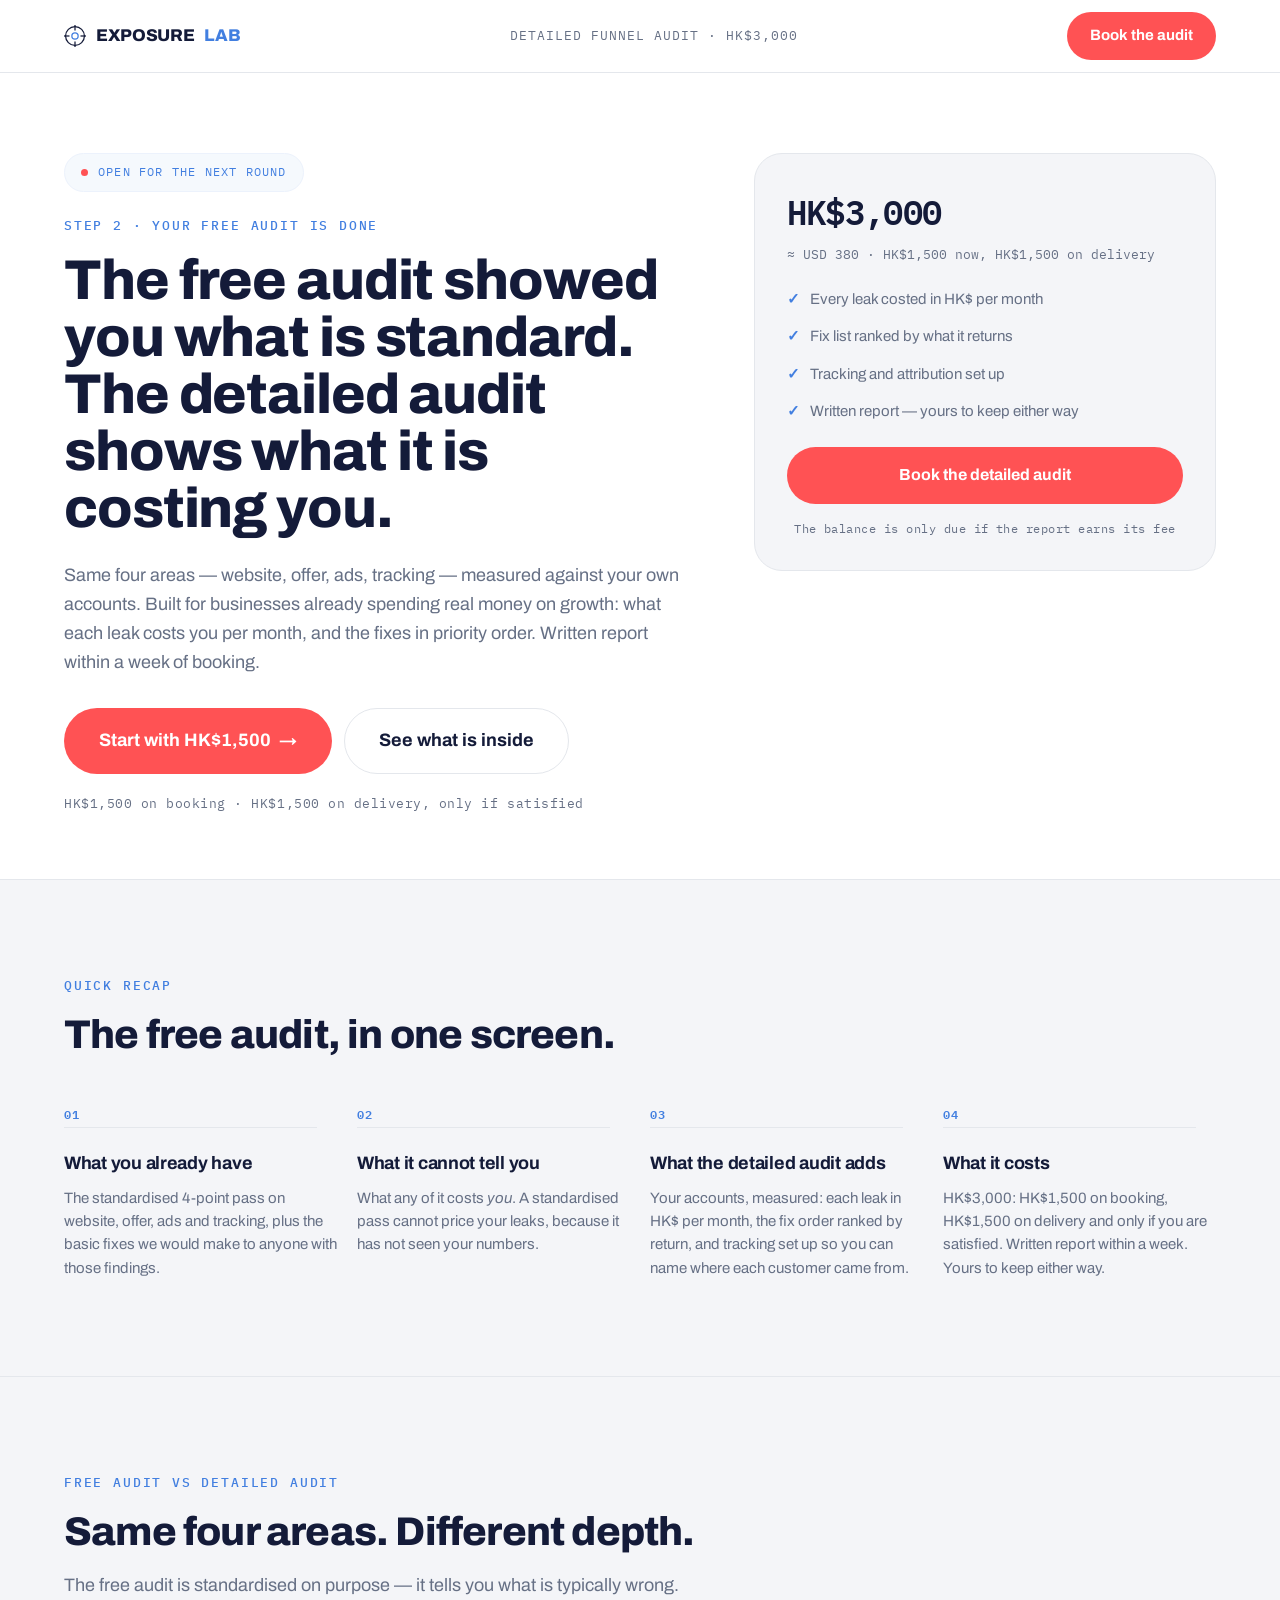
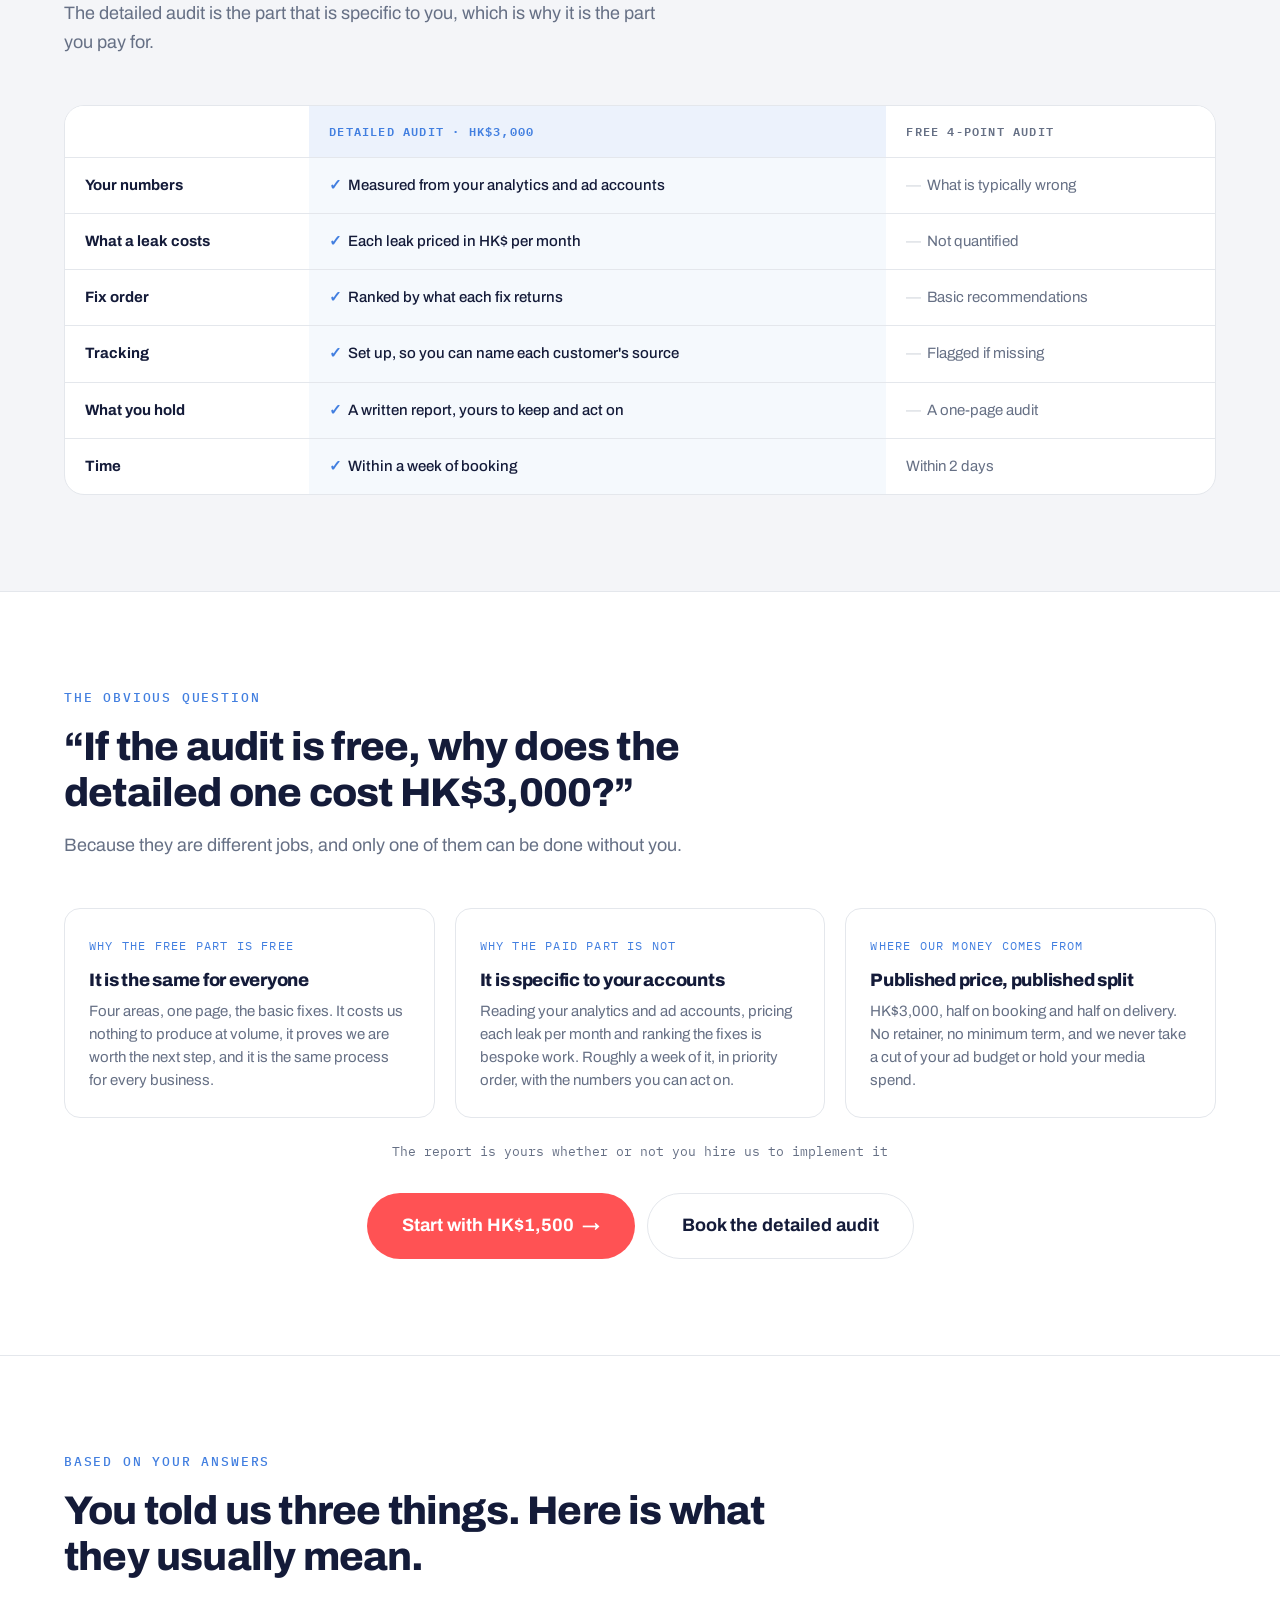
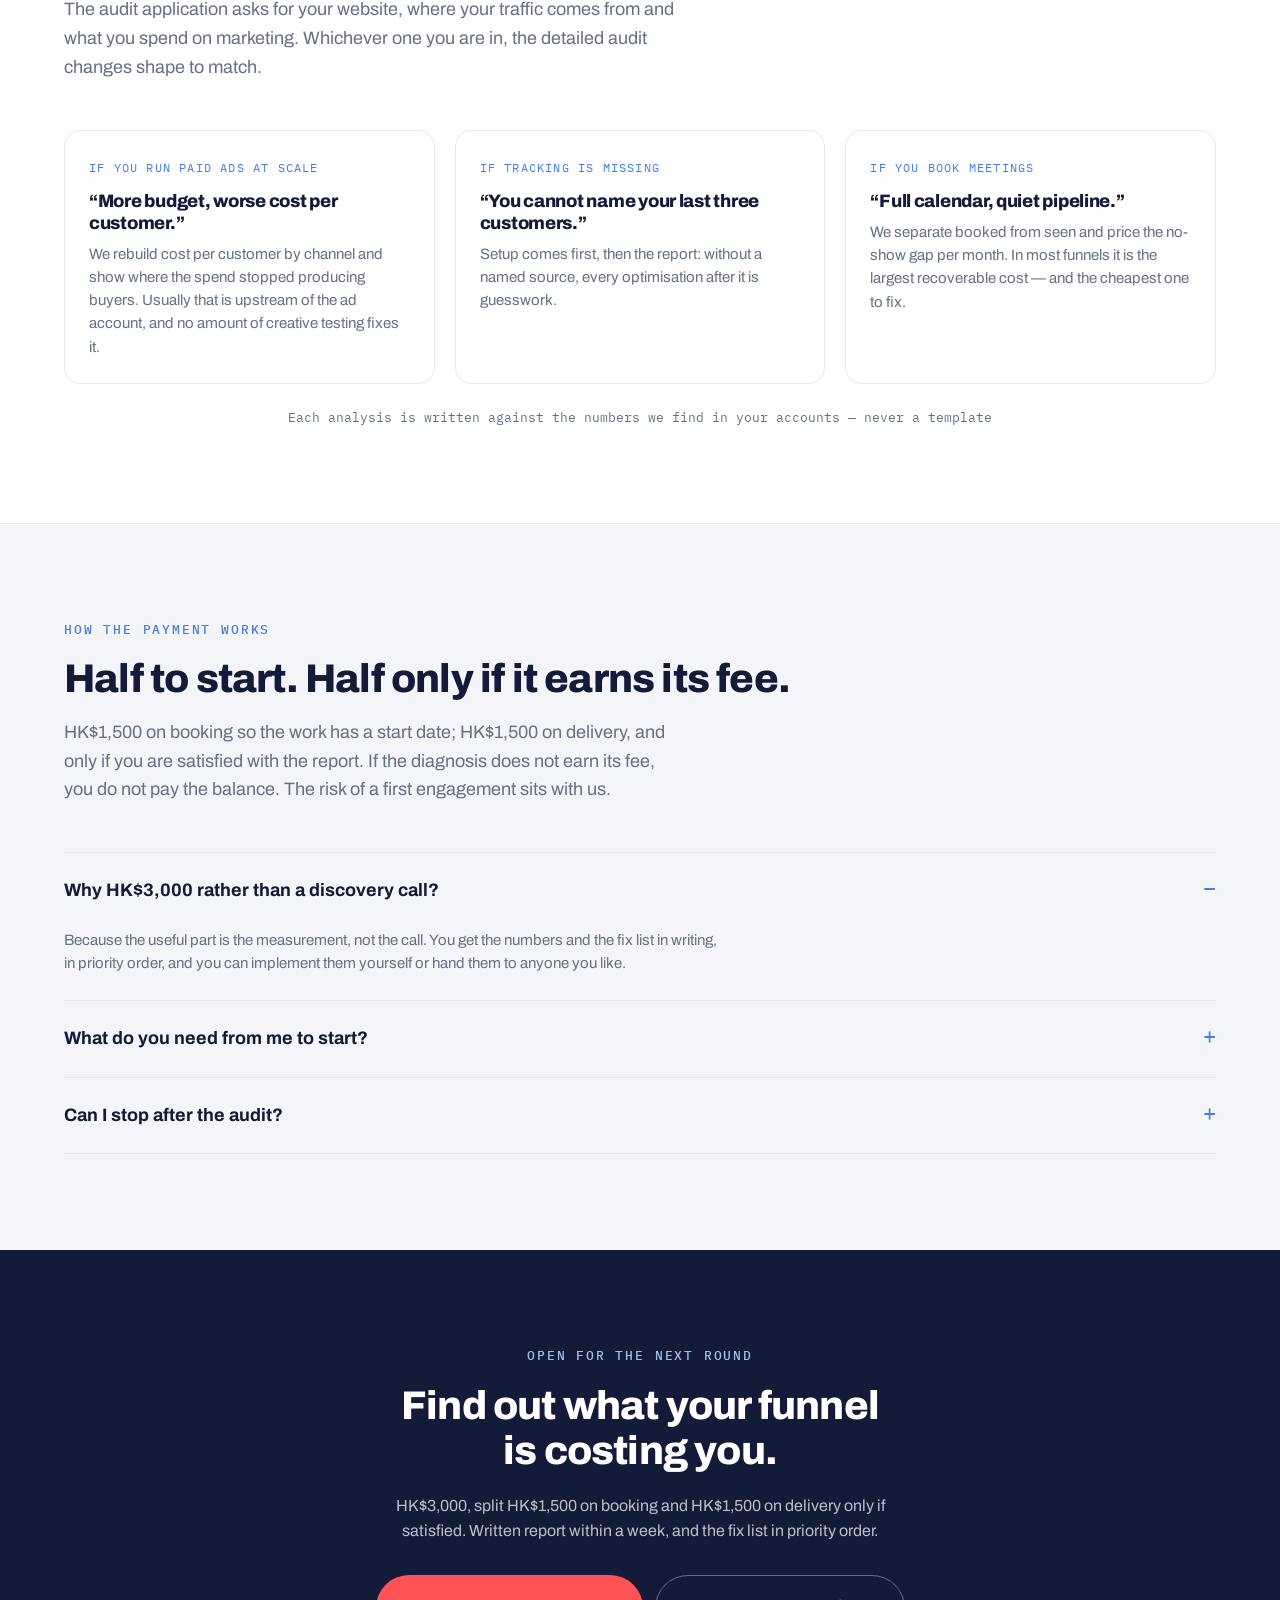
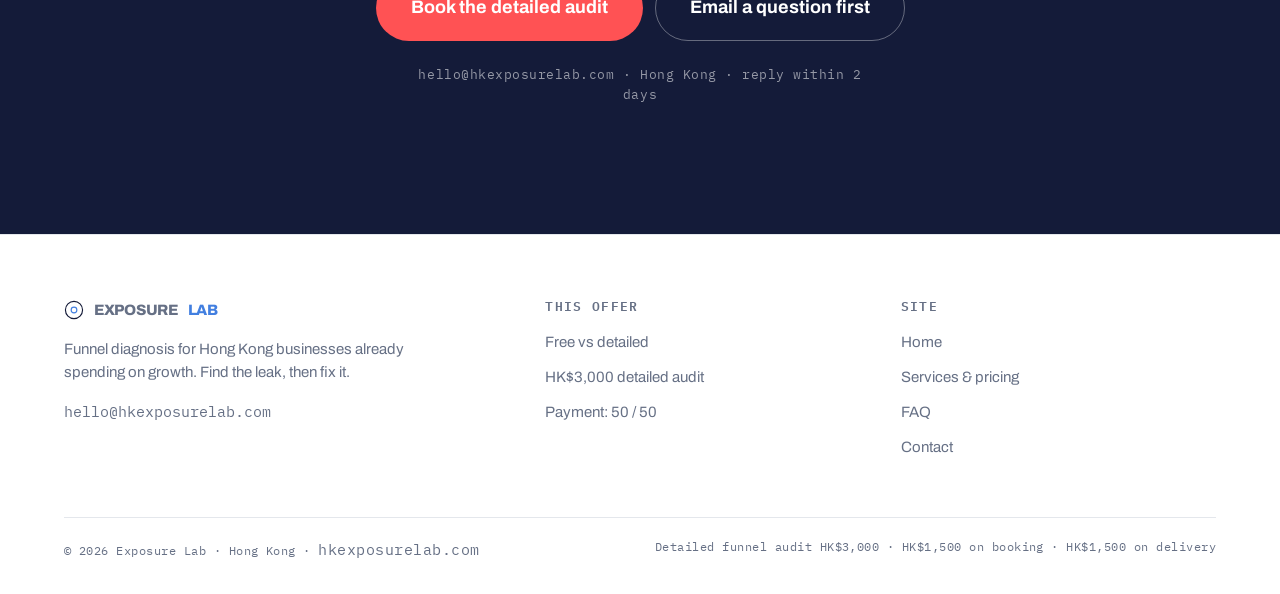
==== detailed-audit.html @ 5906455b "Publish the premium-audit funnel: retarget to established HK businesses, free 4-point audit + detail" ====
<!DOCTYPE html>
<html lang="en">
<head>
<meta charset="UTF-8">
<meta name="viewport" content="width=device-width, initial-scale=1.0, viewport-fit=cover">
<title>Detailed Funnel Audit — HK$3,000 | Exposure Lab Hong Kong</title>
<meta name="description" content="Detailed funnel audit for established Hong Kong businesses: what each leak in your website, offer, ads and tracking costs per month, plus the fix list in priority order. HK$3,000 — HK$1,500 on booking, HK$1,500 on delivery only if satisfied.">
<meta name="keywords" content="funnel audit Hong Kong, marketing audit HK, funnel analysis cost Hong Kong, conversion rate optimization, marketing consultant Hong Kong">
<link rel="canonical" href="https://hkexposurelab.com/detailed-audit.html">
<meta property="og:title" content="Detailed Funnel Audit — HK$3,000 | Exposure Lab">
<meta property="og:description" content="Your own numbers measured: what each leak costs per month and the fixes in priority order. HK$3,000, half on booking, half on delivery only if satisfied.">
<meta property="og:url" content="https://hkexposurelab.com/detailed-audit.html">
<meta property="og:type" content="website">
<meta property="og:site_name" content="Exposure Lab">
<meta name="robots" content="index, follow, max-snippet:-1, max-image-preview:large">
<!--
  The detailed funnel audit (HK$3,000) — the paid step of the funnel.
  Structure follows the studied reference funnel (event.monetise.com/lp-2-o, checked 2026-11-01):
  recap band -> free vs paid contrast -> "why does the paid one cost money" -> answers hook ->
  payment framing -> deadline -> repeated CTA. All figures are Exposure Lab's published prices.
-->
<link rel="preconnect" href="https://fonts.googleapis.com">
<link rel="preconnect" href="https://fonts.gstatic.com" crossorigin>
<link href="https://fonts.googleapis.com/css2?family=IBM+Plex+Mono:wght@300;400;500;600&family=Archivo:wght@300;400;500;600;700;800&display=swap" rel="stylesheet">
<style>
/* ═══════════ TOKENS (same as the live site) ═══════════ */
:root{
  --white:#fff;--midnight:#141b39;--dark-blue:#00225d;--blue:#427fe0;
  --blue-05:#f5f9fd;--blue-10:#ecf2fc;--blue-50:#a0bff0;
  --grey:#667085;--light-grey:#d1d5dc;--border:#e4e7ec;--pearl:#f4f5f8;
  --red:#ff5254;--red-hover:#e8484a;--red-05:#fff6f7;
  --text:var(--midnight);--text-muted:var(--grey);--text-accent:var(--blue);
  --cta:var(--red);--cta-hover:var(--red-hover);--border-subtle:var(--border);
  --font-sans:'Archivo','Helvetica Neue',sans-serif;--font-mono:'IBM Plex Mono','Courier New',monospace;
  --fs-body:16px;--fs-body-lg:18px;
  --s1:4px;--s2:8px;--s3:12px;--s4:16px;--s5:20px;--s6:24px;--s8:32px;--s10:40px;--s12:48px;--s16:64px;--s20:80px;--s24:96px;
  --r-md:12px;--r-lg:16px;--r-xl:20px;--r-2xl:28px;--r-pill:999px;
  --shadow-sm:0 1px 2px rgba(20,27,57,.06);--shadow-md:0 4px 16px rgba(20,27,57,.08);
  --shadow-lg:0 12px 40px rgba(20,27,57,.12);--maxw:1200px;
}
*,*::before,*::after{box-sizing:border-box}
html{-webkit-text-size-adjust:100%;scroll-behavior:smooth}
body{margin:0;background:var(--white);color:var(--text);font-family:var(--font-sans);
  font-size:var(--fs-body);line-height:1.55;-webkit-font-smoothing:antialiased}
img,svg{max-width:100%;display:block}
a{color:var(--blue);text-decoration:none;transition:color .18s ease}
a:hover{color:#2f6bcb}
h1,h2,h3,h4{margin:0;font-weight:800;letter-spacing:-.015em;line-height:1.2;color:var(--text)}
p{margin:0 0 var(--s4)}p:last-child{margin-bottom:0}
.wrap{width:100%;max-width:var(--maxw);margin:0 auto;padding:0 var(--s6)}
@media(max-width:640px){.wrap{padding:0 var(--s5)}}
.eyebrow{font-family:var(--font-mono);font-size:13px;font-weight:500;letter-spacing:.14em;
  text-transform:uppercase;color:var(--text-accent);display:block;margin-bottom:var(--s4)}
.h1{font-size:clamp(34px,5.4vw,56px);line-height:1.02;letter-spacing:-.02em}
.h2{font-size:clamp(27px,3.8vw,40px);line-height:1.14;letter-spacing:-.02em}
.h3{font-size:clamp(19px,2.2vw,22px);font-weight:700;line-height:1.2}
.lede{font-size:var(--fs-body-lg);line-height:1.6;color:var(--text-muted);max-width:62ch}
.mono{font-family:var(--font-mono)}

/* ── buttons (same as the live site) ── */
.btn{display:inline-flex;align-items:center;justify-content:center;gap:var(--s2);font-family:var(--font-sans);
  font-size:var(--fs-body);font-weight:700;padding:15px 28px;border-radius:var(--r-pill);
  border:1.5px solid transparent;cursor:pointer;transition:all .18s ease;white-space:nowrap;text-align:center}
.btn-primary{background:var(--cta);color:#fff}
.btn-primary:hover{background:var(--cta-hover);color:#fff;transform:translateY(-1px);box-shadow:var(--shadow-md)}
.btn-secondary{background:var(--white);color:var(--text);border-color:var(--border)}
.btn-secondary:hover{border-color:var(--text);color:var(--text);transform:translateY(-1px)}
.btn-ghost{background:transparent;color:#fff;border-color:rgba(255,255,255,.35)}
.btn-ghost:hover{border-color:#fff;color:#fff}
.btn-lg{padding:18px 34px;font-size:var(--fs-body-lg)}
.btn .arrow{transition:transform .18s ease}
.btn:hover .arrow{transform:translateX(3px)}


/* ── header (site header, with the funnel's repeated CTA) ── */
.hdr{position:sticky;top:0;z-index:60;background:rgba(255,255,255,.92);
  backdrop-filter:saturate(160%) blur(12px);border-bottom:1px solid var(--border-subtle)}
.hdr-in{display:flex;align-items:center;justify-content:space-between;gap:var(--s6);height:72px}
.brand{display:flex;align-items:center;gap:10px;font-weight:800;font-size:17px;letter-spacing:-.02em;
  color:var(--text);text-transform:uppercase}
.brand .lab{color:var(--text-accent)}
.hdr-promise{font-family:var(--font-mono);font-size:12.5px;letter-spacing:.08em;text-transform:uppercase;
  color:var(--text-muted);margin:0}
.hdr .btn{padding:11px 22px;font-size:15px}

/* ── hero (light, like the site) ── */
.hero{padding:var(--s20) 0 var(--s16)}
.hero-grid{display:grid;grid-template-columns:1.15fr .85fr;gap:var(--s16);align-items:start}
@media(max-width:980px){.hero-grid{grid-template-columns:1fr;gap:var(--s10)}}
.hero-grid > *{min-width:0}
.hero h1{max-width:19ch}
.hero .lede{margin-top:var(--s6)}
.round-note{display:inline-flex;align-items:center;gap:10px;background:var(--blue-05);
  border:1px solid var(--blue-10);border-radius:var(--r-pill);padding:9px 16px;margin-bottom:var(--s6);
  font-family:var(--font-mono);font-size:12px;letter-spacing:.1em;text-transform:uppercase;color:var(--text-accent);
  max-width:100%}
.round-note .dot{width:7px;height:7px;border-radius:50%;background:var(--cta);flex:0 0 auto}
.hero-ctas{display:flex;gap:var(--s3);flex-wrap:wrap;margin-top:var(--s8)}
.hero-note{margin-top:var(--s5);font-family:var(--font-mono);font-size:13px;letter-spacing:.04em;color:var(--text-muted)}

/* ── the one ask: capture panel (same skin as the site's hero panel) ── */
.panel{background:var(--pearl);border:1px solid var(--border-subtle);border-radius:var(--r-2xl);padding:var(--s8)}
.panel .ph{font-size:var(--fs-body-lg);font-weight:700;margin-bottom:var(--s2)}
.panel .ps{font-size:14px;color:var(--text-muted);margin-bottom:var(--s6)}
.panel label{display:block;font-family:var(--font-mono);font-size:11.5px;letter-spacing:.1em;
  text-transform:uppercase;color:var(--text-muted);margin:var(--s5) 0 6px}
.panel input{width:100%;font-family:var(--font-sans);font-size:16px;color:var(--text);
  padding:14px 16px;border:1.5px solid var(--border);border-radius:var(--r-md);background:var(--white)}
.panel input::placeholder{color:var(--light-grey)}
.panel input:focus{outline:none;border-color:var(--blue);box-shadow:0 0 0 3px rgba(66,127,224,.15)}
.panel .btn{width:100%;margin-top:var(--s6)}
.panel .micro{margin-top:var(--s4);font-family:var(--font-mono);font-size:12px;letter-spacing:.04em;
  color:var(--text-muted);text-align:center}
.ticks{list-style:none;padding:0;margin:var(--s5) 0 0;display:grid;gap:10px}
.ticks li{display:flex;gap:10px;align-items:flex-start;font-size:14.5px;color:var(--text-muted)}
.ticks .tick{color:var(--blue);font-weight:700}
.confirm{display:none;text-align:center}
.confirm .big{font-size:24px;font-weight:800;letter-spacing:-.02em;margin-bottom:var(--s2)}
.confirm .mock-flag{display:inline-block;margin-top:var(--s5);font-family:var(--font-mono);font-size:11px;
  letter-spacing:.1em;text-transform:uppercase;color:var(--text-muted);background:var(--white);
  border:1px solid var(--border);border-radius:var(--r-pill);padding:6px 12px}

/* ── sections (site rhythm) ── */
.sec{padding:var(--s24) 0;border-top:1px solid var(--border-subtle)}
.sec-pearl{background:var(--pearl)}
.sec-head{max-width:760px;margin-bottom:var(--s12)}
.sec-head .lede{margin-top:var(--s4)}

/* ── cards (site card) ── */
.grid4{display:grid;grid-template-columns:repeat(4,1fr);gap:var(--s5)}
@media(max-width:980px){.grid4{grid-template-columns:repeat(2,1fr)}}
@media(max-width:640px){.grid4{grid-template-columns:1fr}}
.card{background:var(--white);border:1px solid var(--border-subtle);border-radius:var(--r-lg);
  padding:var(--s6);transition:all .18s ease}
.card:hover{border-color:var(--blue-50);box-shadow:var(--shadow-md);transform:translateY(-2px)}
.card .num{font-family:var(--font-mono);font-size:12px;font-weight:500;letter-spacing:.12em;
  text-transform:uppercase;color:var(--text-accent)}
.card h3{margin:var(--s3) 0 var(--s2);font-size:20px;font-weight:700}
.card p{font-size:15px;color:var(--text-muted)}

/* ── steps (site counter + hairline) ── */
.steps{display:grid;grid-template-columns:repeat(4,1fr);gap:var(--s5);counter-reset:step}
@media(max-width:900px){.steps{grid-template-columns:repeat(2,1fr)}}
@media(max-width:560px){.steps{grid-template-columns:1fr}}
.step{position:relative;padding-top:var(--s8)}
.step::before{counter-increment:step;content:counter(step,decimal-leading-zero);position:absolute;
  top:0;left:0;font-family:var(--font-mono);font-size:12px;font-weight:600;letter-spacing:.12em;color:var(--text-accent)}
.step::after{content:"";position:absolute;top:22px;left:0;right:var(--s5);height:1px;background:var(--border-subtle)}
.step h3{margin:var(--s4) 0 var(--s3);font-size:var(--fs-body-lg);font-weight:700}
.step p{font-size:15px;color:var(--text-muted);margin:0}
.price-note{font-family:var(--font-mono);font-size:13px;color:var(--text-muted);margin-top:var(--s8)}

/* ── faq (site rule style) ── */
.faq{border-top:1px solid var(--border-subtle)}
.faq details{border-bottom:1px solid var(--border-subtle)}
.faq summary{list-style:none;cursor:pointer;padding:var(--s6) 0;display:flex;justify-content:space-between;
  align-items:flex-start;gap:var(--s6);font-size:var(--fs-body-lg);font-weight:700;color:var(--text)}
.faq summary::-webkit-details-marker{display:none}
.faq summary::after{content:"+";font-family:var(--font-mono);font-size:22px;font-weight:400;
  color:var(--text-accent);flex:0 0 auto;line-height:1}
.faq details[open] summary::after{content:"–"}
.faq .ans{padding:0 0 var(--s6);max-width:74ch;color:var(--text-muted);font-size:15px}

/* ── final cta + footer (site) ── */
.final{background:var(--midnight);color:#fff;padding:var(--s24) 0;text-align:center}
.final h2{color:#fff;max-width:20ch;margin:0 auto var(--s5)}
.final p{color:rgba(255,255,255,.72);max-width:60ch;margin:0 auto var(--s8)}
.final .ctas{display:flex;gap:var(--s3);justify-content:center;flex-wrap:wrap}
.final .note{margin-top:var(--s6);font-family:var(--font-mono);font-size:13px;letter-spacing:.04em;color:rgba(255,255,255,.55)}
.ftr{background:var(--white);border-top:1px solid var(--border-subtle);padding:var(--s16) 0 var(--s8)}
.ftr-grid{display:grid;grid-template-columns:1.4fr 1fr 1fr;gap:var(--s10)}
@media(max-width:800px){.ftr-grid{grid-template-columns:1fr;gap:var(--s8)}}
.ftr h4{font-size:13px;font-family:var(--font-mono);letter-spacing:.1em;text-transform:uppercase;
  color:var(--text-muted);font-weight:600;margin-bottom:var(--s4)}
.ftr ul{list-style:none;padding:0;margin:0}
.ftr li{margin-bottom:10px}
.ftr a{font-size:15px;color:var(--text-muted)}
.ftr a:hover{color:var(--text)}
.ftr-bot{margin-top:var(--s12);padding-top:var(--s5);border-top:1px solid var(--border-subtle);display:flex;
  justify-content:space-between;gap:var(--s4);flex-wrap:wrap;font-family:var(--font-mono);font-size:12px;
  letter-spacing:.04em;color:var(--text-muted)}

/* ── phone refinements (same rules as the live site) ── */
@media(max-width:700px){
  .hero{padding:var(--s10) 0 var(--s8)}
  .sec{padding:var(--s16) 0}
  .sec-head{margin-bottom:var(--s8)}
  .panel{padding:var(--s6)}
  .btn-lg{padding:16px 20px;font-size:16px}
}
@media(max-width:560px){
  .hdr-in{height:auto;min-height:60px;padding-block:9px;gap:var(--s2)}
  .brand{font-size:15px;gap:8px;min-width:0}
  .brand svg{width:19px;height:19px;flex:none}
  .hdr-promise{display:none}
  .hdr .btn{padding:12px 16px;font-size:14px;flex:none}
  .hero-ctas{flex-direction:column;align-items:stretch;gap:var(--s3);margin-top:var(--s6)}
  .hero-ctas .btn,.final .ctas .btn{width:100%}
  .final .ctas{flex-direction:column;align-items:stretch}
}
@media(max-width:420px){.round-note{font-size:11px;letter-spacing:.08em;padding:8px 13px}}

/* ── offer-specific additions (mirror the live site's .cmp table) ── */
.cmp{width:100%;border-collapse:separate;border-spacing:0;border:1px solid var(--border-subtle);
  border-radius:var(--r-xl);overflow:hidden;background:var(--white)}
.cmp th,.cmp td{padding:16px 20px;text-align:left;font-size:15px;border-bottom:1px solid var(--border-subtle);vertical-align:top}
.cmp thead th{font-family:var(--font-mono);font-size:12px;letter-spacing:.1em;text-transform:uppercase;
  color:var(--text-muted);font-weight:600;background:var(--white)}
.cmp thead th.us{background:var(--blue-10);color:var(--text-accent)}
.cmp tbody tr:last-child td{border-bottom:none}
.cmp td.us{background:var(--blue-05);color:var(--text);font-weight:500}
.cmp td.them{color:var(--text-muted)}
.cmp .tick{color:var(--blue);font-weight:700;margin-right:6px}
.cmp .dash{color:var(--light-grey);margin-right:6px}
@media(max-width:640px){
  .cmp{table-layout:fixed}
  .cmp th,.cmp td{padding:12px 10px;font-size:13.5px;overflow-wrap:break-word;hyphens:auto}
  .cmp thead th{font-size:10.5px;letter-spacing:.06em}
}
/* offer panel */
.price-big{font-family:var(--font-mono);font-size:34px;font-weight:600;letter-spacing:-.02em;color:var(--text)}
.price-sub{font-family:var(--font-mono);font-size:12.5px;color:var(--text-muted);margin-top:6px}
.stack{list-style:none;padding:0;margin:var(--s6) 0 0;display:grid;gap:14px}
.stack li{display:flex;gap:10px;align-items:flex-start;font-size:15px;color:var(--text-muted)}
.stack .tick{color:var(--blue);font-weight:700;flex:0 0 auto}
/* personalisation block: the answers hook */
.qa{background:var(--white);border:1px solid var(--border-subtle);border-radius:var(--r-lg);padding:var(--s6)}
.qa .line{font-family:var(--font-mono);font-size:12px;letter-spacing:.1em;text-transform:uppercase;color:var(--text-accent)}
.qa h3{margin:var(--s3) 0 var(--s2);font-size:18px}
.qa p{font-size:15px;color:var(--text-muted)}
.grid3{display:grid;grid-template-columns:repeat(3,1fr);gap:var(--s5)}
@media(max-width:900px){.grid3{grid-template-columns:1fr}}
.center-note{text-align:center;font-family:var(--font-mono);font-size:12.5px;color:var(--text-muted);margin-top:var(--s6)}
.sr-only{position:absolute;width:1px;height:1px;padding:0;margin:-1px;overflow:hidden;clip:rect(0,0,0,0);white-space:nowrap;border:0}
</style>
</head>
<body>
<header class="hdr">
  <div class="wrap hdr-in">
    <a href="index.html" class="brand">
      <svg width="22" height="22" viewBox="0 0 28 28" fill="none" aria-hidden="true">
        <circle cx="14" cy="14" r="12" stroke="#141b39" stroke-width="1.6"/>
        <circle cx="14" cy="14" r="4" stroke="#427fe0" stroke-width="1.6"/>
        <line x1="14" y1="0" x2="14" y2="7" stroke="#141b39" stroke-width="1.6"/>
        <line x1="14" y1="21" x2="14" y2="28" stroke="#141b39" stroke-width="1.6"/>
        <line x1="0" y1="14" x2="7" y2="14" stroke="#141b39" stroke-width="1.6"/>
        <line x1="21" y1="14" x2="28" y2="14" stroke="#141b39" stroke-width="1.6"/>
      </svg>
      Exposure<span class="lab">Lab</span>
    </a>
    <p class="hdr-promise">Detailed funnel audit · HK$3,000</p>
    <a href="https://calendly.com/exposurelabshk/free-audit" class="btn btn-primary">Book the audit</a>
  </div>
</header>

<section class="hero" id="top">
  <div class="wrap hero-grid">
    <div>
      <span class="round-note"><span class="dot"></span> Open for the next round</span>
      <span class="eyebrow">Step 2 · your free audit is done</span>
      <h1 class="h1">The free audit showed you what is standard. The detailed audit shows what it is costing you.</h1>
      <p class="lede">Same four areas — website, offer, ads, tracking — measured against your own accounts.
      Built for businesses already spending real money on growth: what each leak costs you per month,
      and the fixes in priority order. Written report within a week of booking.</p>
      <div class="hero-ctas">
        <a href="#book" class="btn btn-primary btn-lg">Start with HK$1,500 <span class="arrow">→</span></a>
        <a href="#what" class="btn btn-secondary btn-lg">See what is inside</a>
      </div>
      <p class="hero-note">HK$1,500 on booking · HK$1,500 on delivery, only if satisfied</p>
    </div>

    <aside class="panel" id="book">
      <div class="price-big">HK$3,000</div>
      <div class="price-sub">≈ USD 380 · HK$1,500 now, HK$1,500 on delivery</div>
      <ul class="stack">
        <li><span class="tick">✓</span> Every leak costed in HK$ per month</li>
        <li><span class="tick">✓</span> Fix list ranked by what it returns</li>
        <li><span class="tick">✓</span> Tracking and attribution set up</li>
        <li><span class="tick">✓</span> Written report — yours to keep either way</li>
      </ul>
      <a href="https://calendly.com/exposurelabshk/free-audit" class="btn btn-primary" style="width:100%;margin-top:var(--s6)">Book the detailed audit</a>
      <p class="micro">The balance is only due if the report earns its fee</p>
    </aside>
  </div>
</section>

<!-- quick recap band (the reference's second page opens with a recap) -->
<section class="sec sec-pearl">
  <div class="wrap">
    <div class="sec-head">
      <span class="eyebrow">Quick recap</span>
      <h2 class="h2">The free audit, in one screen.</h2>
    </div>
    <div class="steps">
      <div class="step">
        <h3>What you already have</h3>
        <p>The standardised 4-point pass on website, offer, ads and tracking, plus the basic fixes we
        would make to anyone with those findings.</p>
      </div>
      <div class="step">
        <h3>What it cannot tell you</h3>
        <p>What any of it costs <em>you</em>. A standardised pass cannot price your leaks, because it
        has not seen your numbers.</p>
      </div>
      <div class="step">
        <h3>What the detailed audit adds</h3>
        <p>Your accounts, measured: each leak in HK$ per month, the fix order ranked by return, and
        tracking set up so you can name where each customer came from.</p>
      </div>
      <div class="step">
        <h3>What it costs</h3>
        <p>HK$3,000: HK$1,500 on booking, HK$1,500 on delivery and only if you are satisfied. Written
        report within a week. Yours to keep either way.</p>
      </div>
    </div>
  </div>
</section>

<!-- the free vs paid contrast: the reference's General vs VIP, in our honest version -->
<section class="sec sec-pearl" id="what">
  <div class="wrap">
    <div class="sec-head">
      <span class="eyebrow">Free audit vs detailed audit</span>
      <h2 class="h2">Same four areas. Different depth.</h2>
      <p class="lede">The free audit is standardised on purpose — it tells you what is typically wrong.
      The detailed audit is the part that is specific to you, which is why it is the part you pay for.</p>
    </div>
    <table class="cmp">
      <thead>
        <tr><th>&nbsp;</th><th class="us">Detailed audit · HK$3,000</th><th>Free 4-point audit</th></tr>
      </thead>
      <tbody>
        <tr><td><strong>Your numbers</strong></td>
            <td class="us"><span class="tick">✓</span>Measured from your analytics and ad accounts</td>
            <td class="them"><span class="dash">—</span>What is typically wrong</td></tr>
        <tr><td><strong>What a leak costs</strong></td>
            <td class="us"><span class="tick">✓</span>Each leak priced in HK$ per month</td>
            <td class="them"><span class="dash">—</span>Not quantified</td></tr>
        <tr><td><strong>Fix order</strong></td>
            <td class="us"><span class="tick">✓</span>Ranked by what each fix returns</td>
            <td class="them"><span class="dash">—</span>Basic recommendations</td></tr>
        <tr><td><strong>Tracking</strong></td>
            <td class="us"><span class="tick">✓</span>Set up, so you can name each customer's source</td>
            <td class="them"><span class="dash">—</span>Flagged if missing</td></tr>
        <tr><td><strong>What you hold</strong></td>
            <td class="us"><span class="tick">✓</span>A written report, yours to keep and act on</td>
            <td class="them"><span class="dash">—</span>A one-page audit</td></tr>
        <tr><td><strong>Time</strong></td>
            <td class="us"><span class="tick">✓</span>Within a week of booking</td>
            <td class="them">Within 2 days</td></tr>
      </tbody>
    </table>
  </div>
</section>

<!-- the free / paid reason (the reference's "If This Actually Works, Why Is It Free?") -->
<section class="sec">
  <div class="wrap">
    <div class="sec-head">
      <span class="eyebrow">The obvious question</span>
      <h2 class="h2">“If the audit is free, why does the detailed one cost HK$3,000?”</h2>
      <p class="lede">Because they are different jobs, and only one of them can be done without you.</p>
    </div>
    <div class="grid3">
      <div class="qa">
        <span class="line">Why the free part is free</span>
        <h3>It is the same for everyone</h3>
        <p>Four areas, one page, the basic fixes. It costs us nothing to produce at volume, it proves we
        are worth the next step, and it is the same process for every business.</p>
      </div>
      <div class="qa">
        <span class="line">Why the paid part is not</span>
        <h3>It is specific to your accounts</h3>
        <p>Reading your analytics and ad accounts, pricing each leak per month and ranking the fixes is
        bespoke work. Roughly a week of it, in priority order, with the numbers you can act on.</p>
      </div>
      <div class="qa">
        <span class="line">Where our money comes from</span>
        <h3>Published price, published split</h3>
        <p>HK$3,000, half on booking and half on delivery. No retainer, no minimum term, and we never
        take a cut of your ad budget or hold your media spend.</p>
      </div>
    </div>
    <p class="center-note">The report is yours whether or not you hire us to implement it</p>
    <div class="hero-ctas" style="justify-content:center">
      <a href="#book" class="btn btn-primary btn-lg">Start with HK$1,500 <span class="arrow">→</span></a>
      <a href="https://calendly.com/exposurelabshk/free-audit" class="btn btn-secondary btn-lg">Book the detailed audit</a>
    </div>
  </div>
</section>

<!-- the answers hook: what the reference does with 'pre-selected from your survey answers' -->
<section class="sec">
  <div class="wrap">
    <div class="sec-head">
      <span class="eyebrow">Based on your answers</span>
      <h2 class="h2">You told us three things. Here is what they usually mean.</h2>
      <p class="lede">The audit application asks for your website, where your traffic comes from and what you
      spend on marketing. Whichever one you are in, the detailed audit changes shape to match.</p>
    </div>
    <div class="grid3">
      <div class="qa">
        <span class="line">If you run paid ads at scale</span>
        <h3>“More budget, worse cost per customer.”</h3>
        <p>We rebuild cost per customer by channel and show where the spend stopped producing buyers.
        Usually that is upstream of the ad account, and no amount of creative testing fixes it.</p>
      </div>
      <div class="qa">
        <span class="line">If tracking is missing</span>
        <h3>“You cannot name your last three customers.”</h3>
        <p>Setup comes first, then the report: without a named source, every optimisation after it is
        guesswork.</p>
      </div>
      <div class="qa">
        <span class="line">If you book meetings</span>
        <h3>“Full calendar, quiet pipeline.”</h3>
        <p>We separate booked from seen and price the no-show gap per month. In most funnels it is the
        largest recoverable cost — and the cheapest one to fix.</p>
      </div>
    </div>
    <p class="center-note">Each analysis is written against the numbers we find in your accounts — never a template</p>
  </div>
</section>

<!-- risk reversal + urgency, honest versions -->
<section class="sec sec-pearl">
  <div class="wrap">
    <div class="sec-head">
      <span class="eyebrow">How the payment works</span>
      <h2 class="h2">Half to start. Half only if it earns its fee.</h2>
      <p class="lede">HK$1,500 on booking so the work has a start date; HK$1,500 on delivery, and only
      if you are satisfied with the report. If the diagnosis does not earn its fee, you do not pay the
      balance. The risk of a first engagement sits with us.</p>
    </div>
    <div class="faq">
      <details open>
        <summary>Why HK$3,000 rather than a discovery call?</summary>
        <div class="ans">Because the useful part is the measurement, not the call. You get the numbers and
        the fix list in writing, in priority order, and you can implement them yourself or hand them to
        anyone you like.</div>
      </details>
      <details>
        <summary>What do you need from me to start?</summary>
        <div class="ans">Read access to your analytics and ad accounts. If they are not set up, that is
        itself the first finding — and the setup is part of the work.</div>
      </details>
      <details>
        <summary>Can I stop after the audit?</summary>
        <div class="ans">Yes. The report is yours to keep whether or not you hire us for the fix. No
        retainer, no minimum term, nothing to cancel.</div>
      </details>
    </div>
  </div>
</section>

<section class="final">
  <div class="wrap">
    <span class="eyebrow" style="color:var(--blue-50)">Open for the next round</span>
    <h2 class="h2">Find out what your funnel is costing you.</h2>
    <p>HK$3,000, split HK$1,500 on booking and HK$1,500 on delivery only if satisfied. Written report
    within a week, and the fix list in priority order.</p>
    <div class="ctas">
      <a href="https://calendly.com/exposurelabshk/free-audit" class="btn btn-primary btn-lg">Book the detailed audit</a>
      <a href="mailto:hello@hkexposurelab.com?subject=Detailed%20funnel%20analysis" class="btn btn-ghost btn-lg">Email a question first</a>
    </div>
    <p class="note">hello@hkexposurelab.com · Hong Kong · reply within 2 days</p>
  </div>
</section>

<p class="sr-only">Exposure Lab runs detailed funnel audits for established Hong Kong businesses:
website, offer, ads and tracking measured against your own accounts, with each leak priced per month
and the fixes ranked by return. The detailed funnel audit is HK$3,000 — HK$1,500 on booking and
HK$1,500 on delivery, only if satisfied. Based in Hong Kong, serving established local businesses.</p>

<footer class="ftr">
  <div class="wrap">
    <div class="ftr-grid">
      <div>
        <a href="index.html" class="brand" style="margin-bottom:var(--s4)">
          <svg width="20" height="20" viewBox="0 0 28 28" fill="none" aria-hidden="true">
            <circle cx="14" cy="14" r="12" stroke="#141b39" stroke-width="1.6"/>
            <circle cx="14" cy="14" r="4" stroke="#427fe0" stroke-width="1.6"/>
          </svg>
          Exposure<span class="lab">Lab</span>
        </a>
        <p style="font-size:15px;color:var(--text-muted);max-width:38ch">Funnel diagnosis for Hong Kong
        businesses already spending on growth. Find the leak, then fix it.</p>
        <p class="mono" style="font-size:13px"><a href="mailto:hello@hkexposurelab.com">hello@hkexposurelab.com</a></p>
      </div>
      <div>
        <h4>This offer</h4>
        <ul>
          <li><a href="#what">Free vs detailed</a></li>
          <li><a href="#book">HK$3,000 detailed audit</a></li>
          <li><a href="#top">Payment: 50 / 50</a></li>
        </ul>
      </div>
      <div>
        <h4>Site</h4>
        <ul>
          <li><a href="index.html">Home</a></li>
          <li><a href="index.html#services">Services &amp; pricing</a></li>
          <li><a href="index.html#faq">FAQ</a></li>
          <li><a href="index.html#contact">Contact</a></li>
        </ul>
      </div>
    </div>
    <div class="ftr-bot">
      <span>© 2026 Exposure Lab · Hong Kong · <a href="index.html">hkexposurelab.com</a></span>
      <span>Detailed funnel audit HK$3,000 · HK$1,500 on booking · HK$1,500 on delivery</span>
    </div>
  </div>
</footer>

</body>
</html>
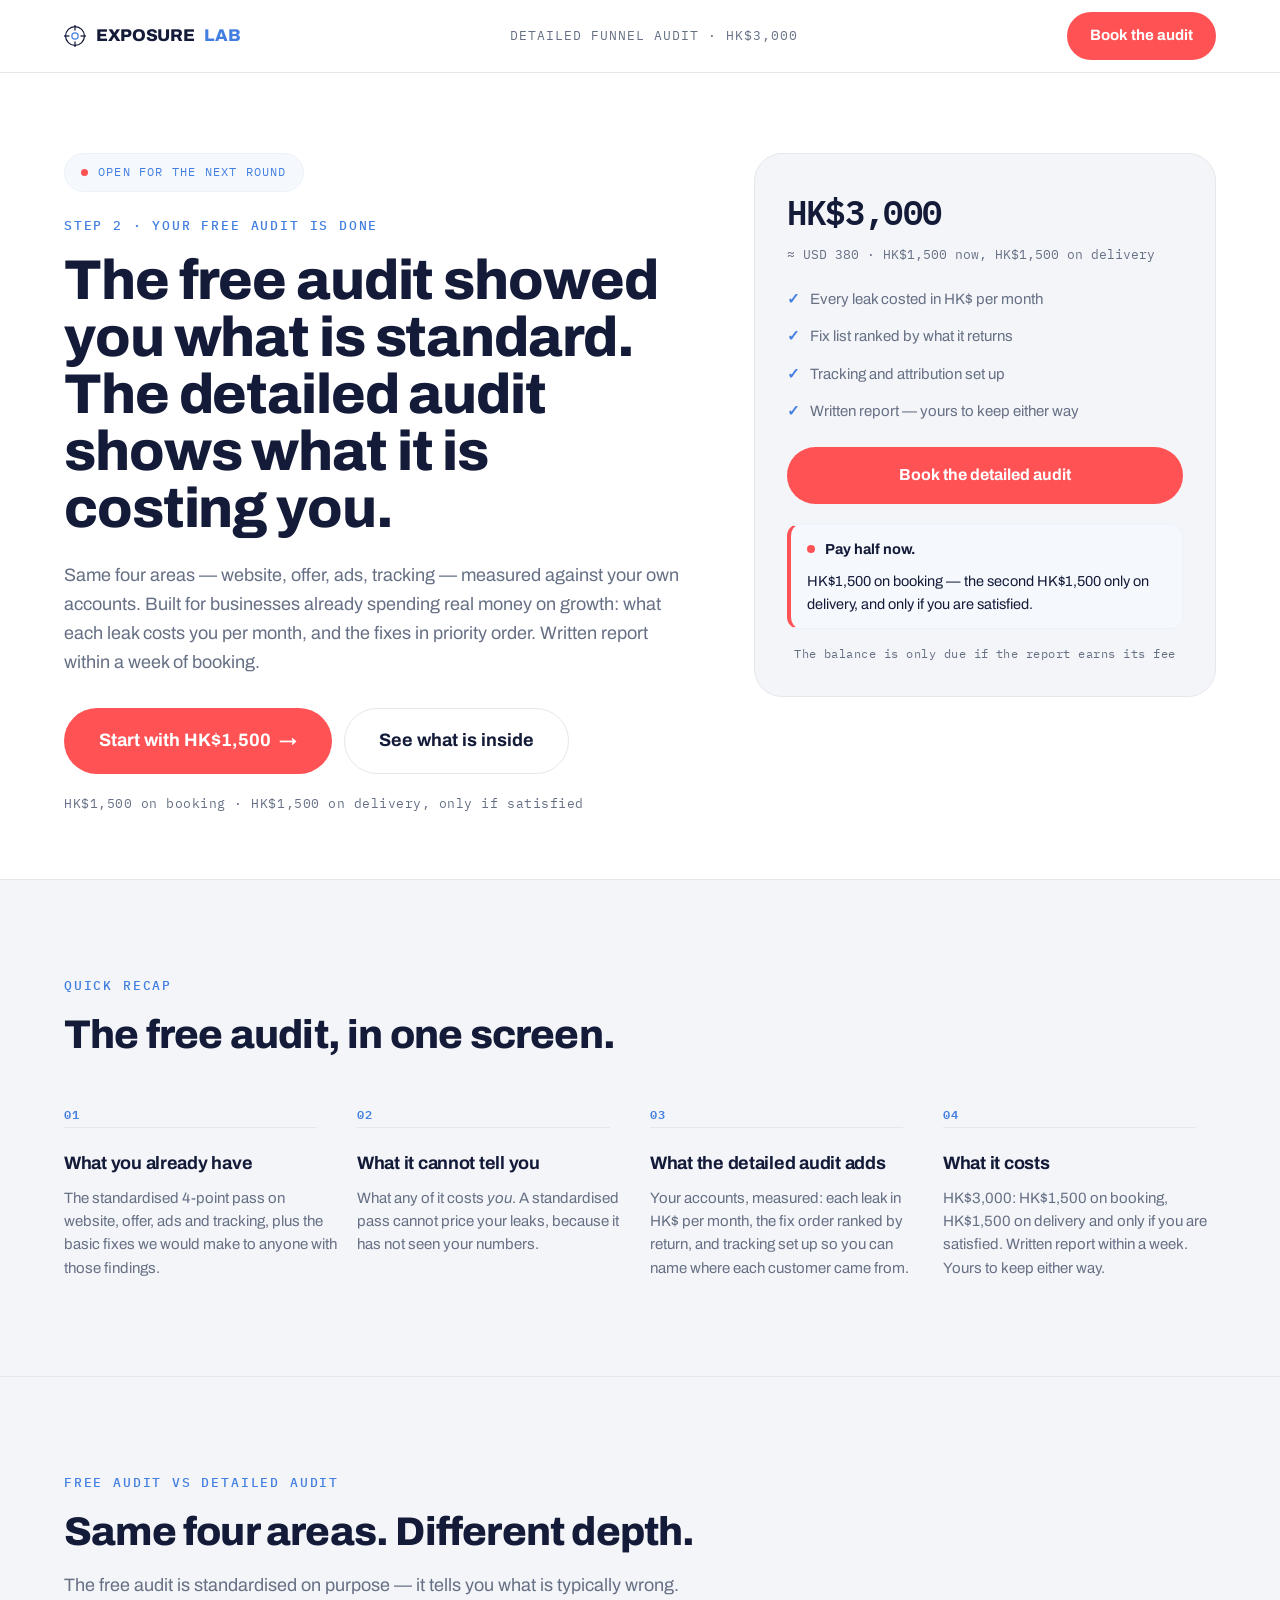
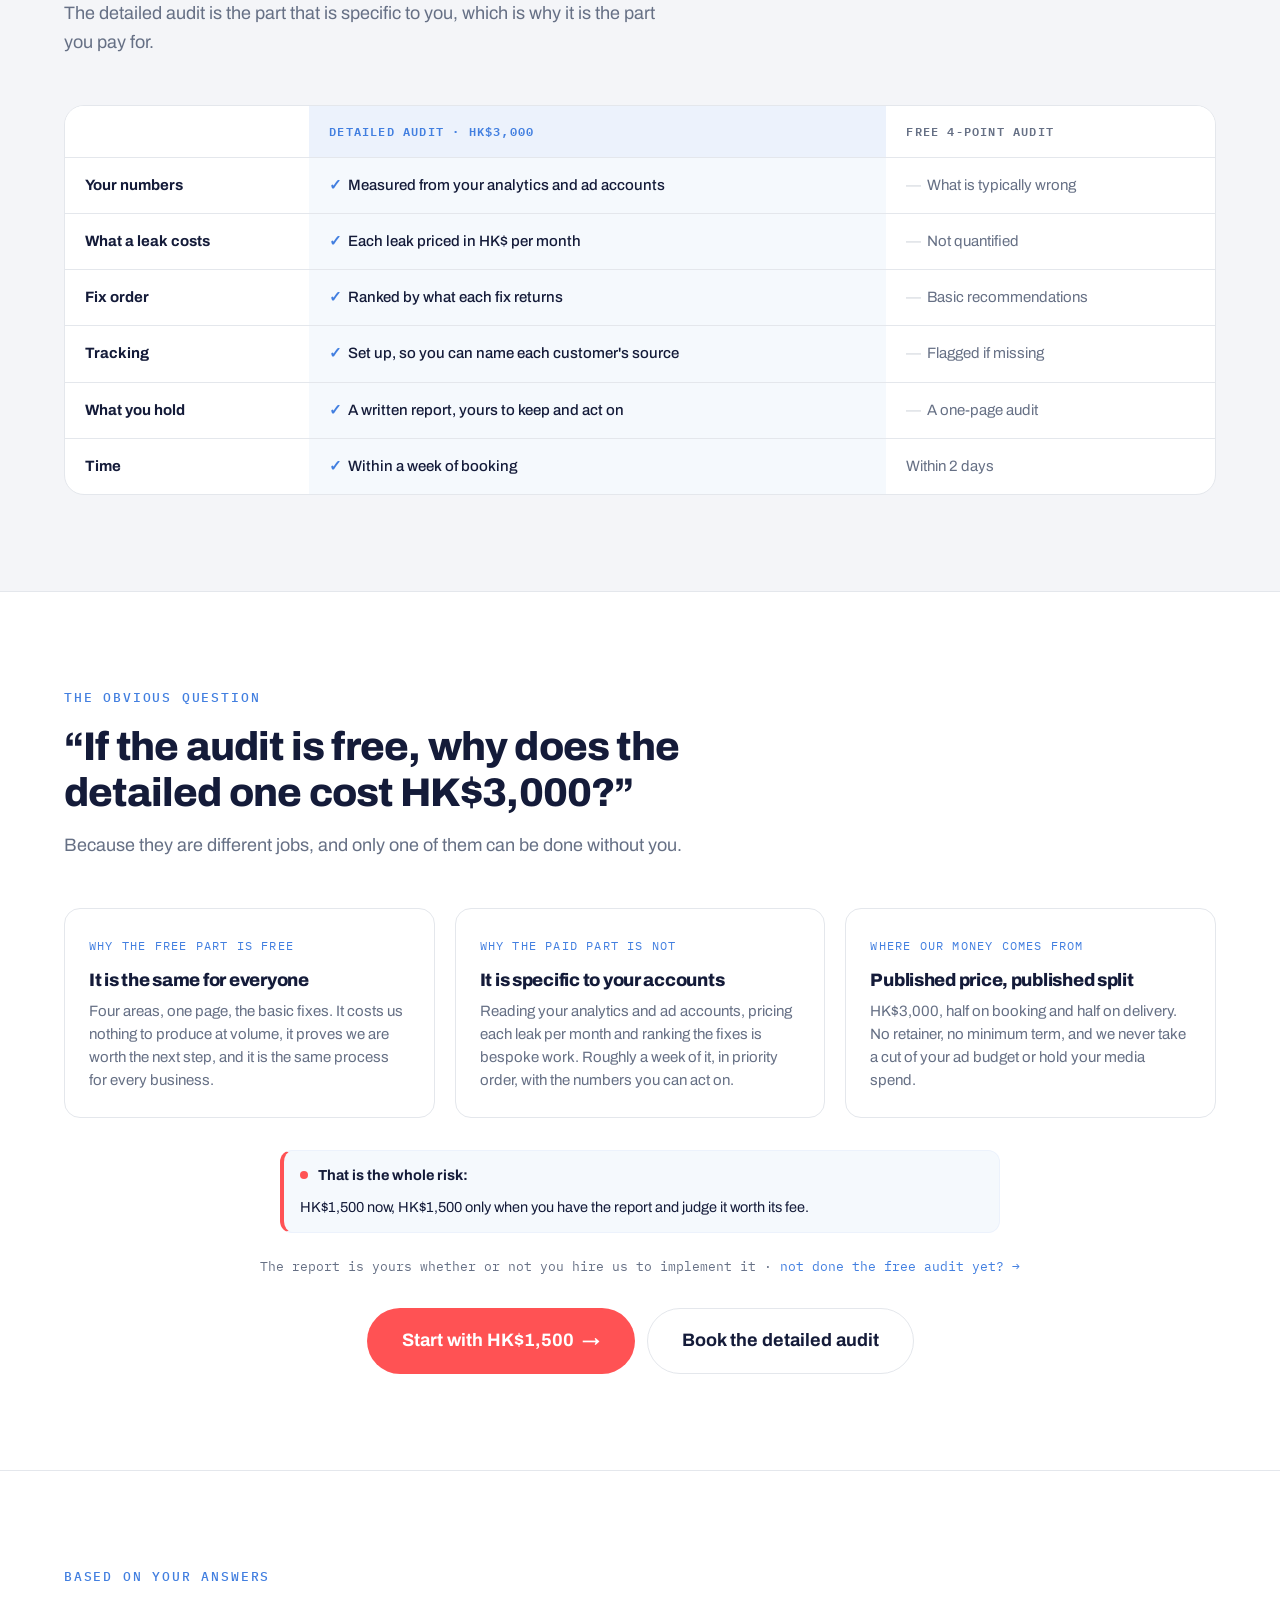
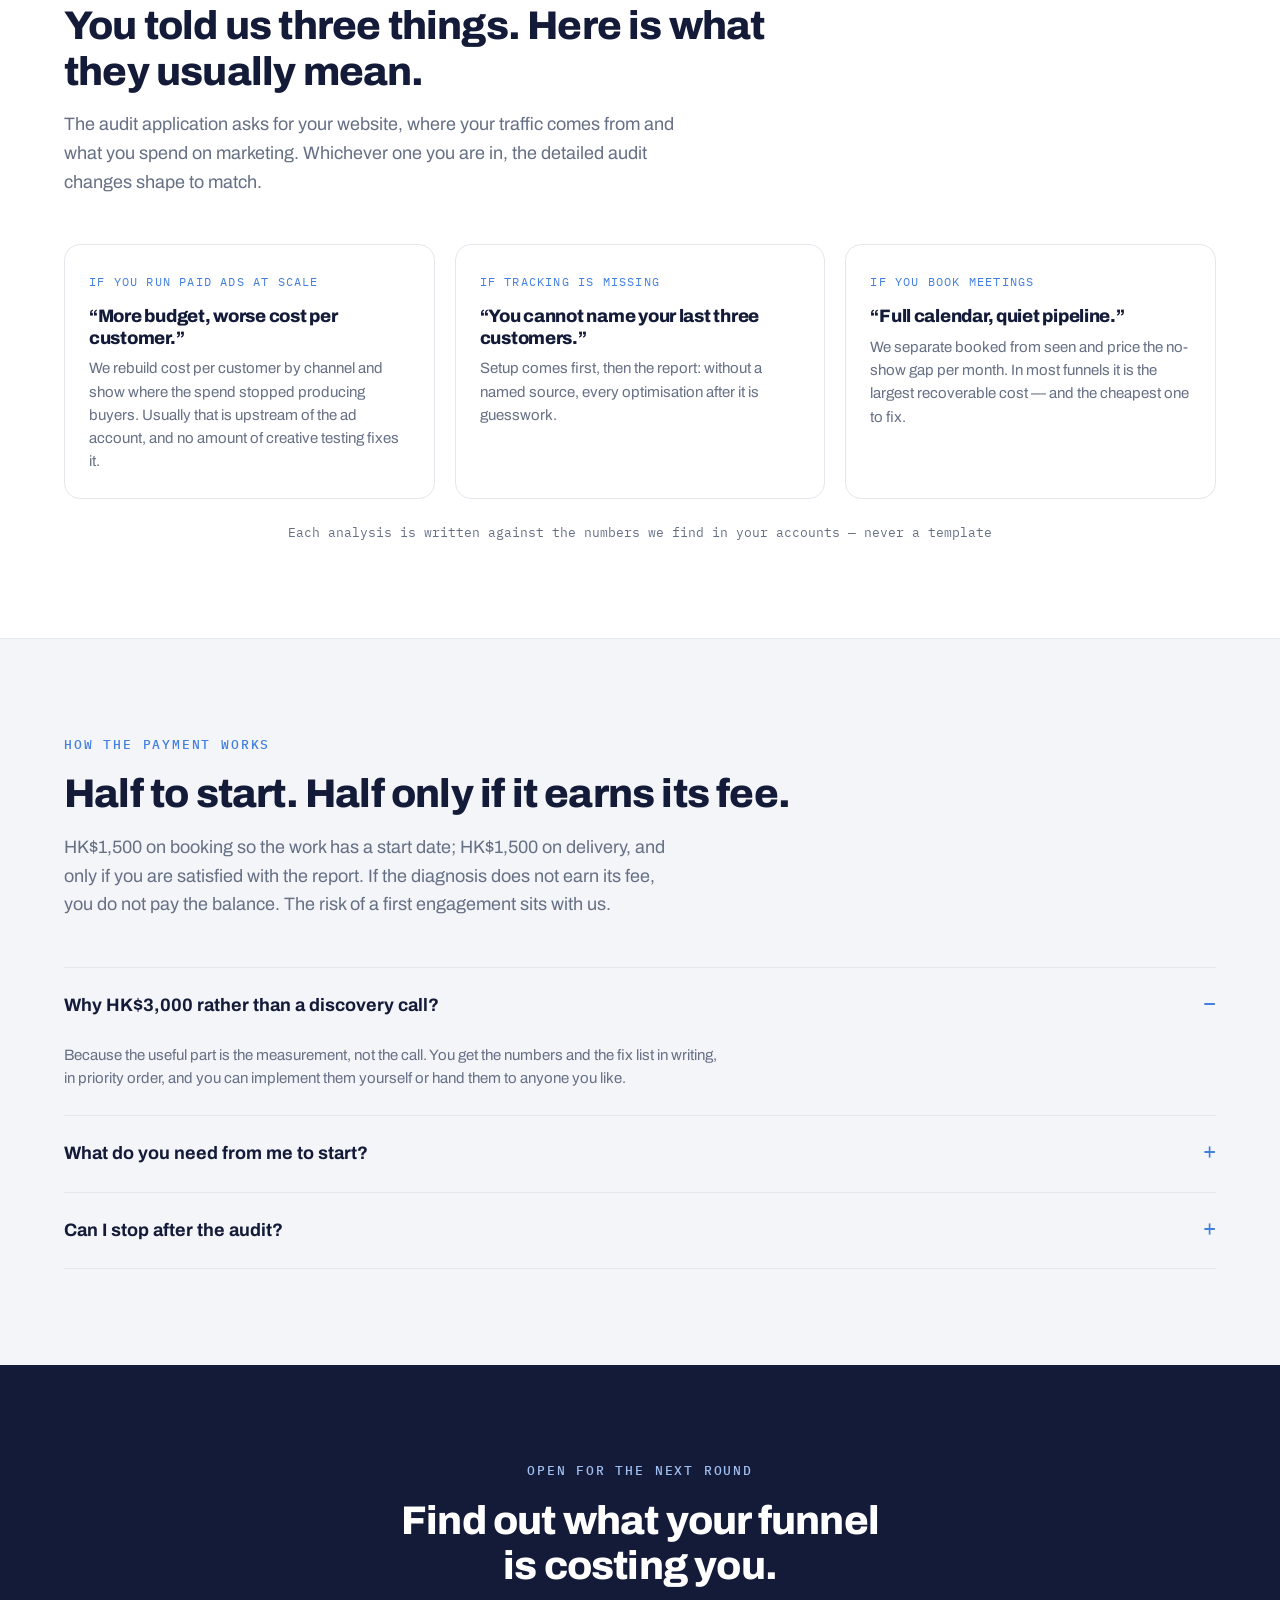
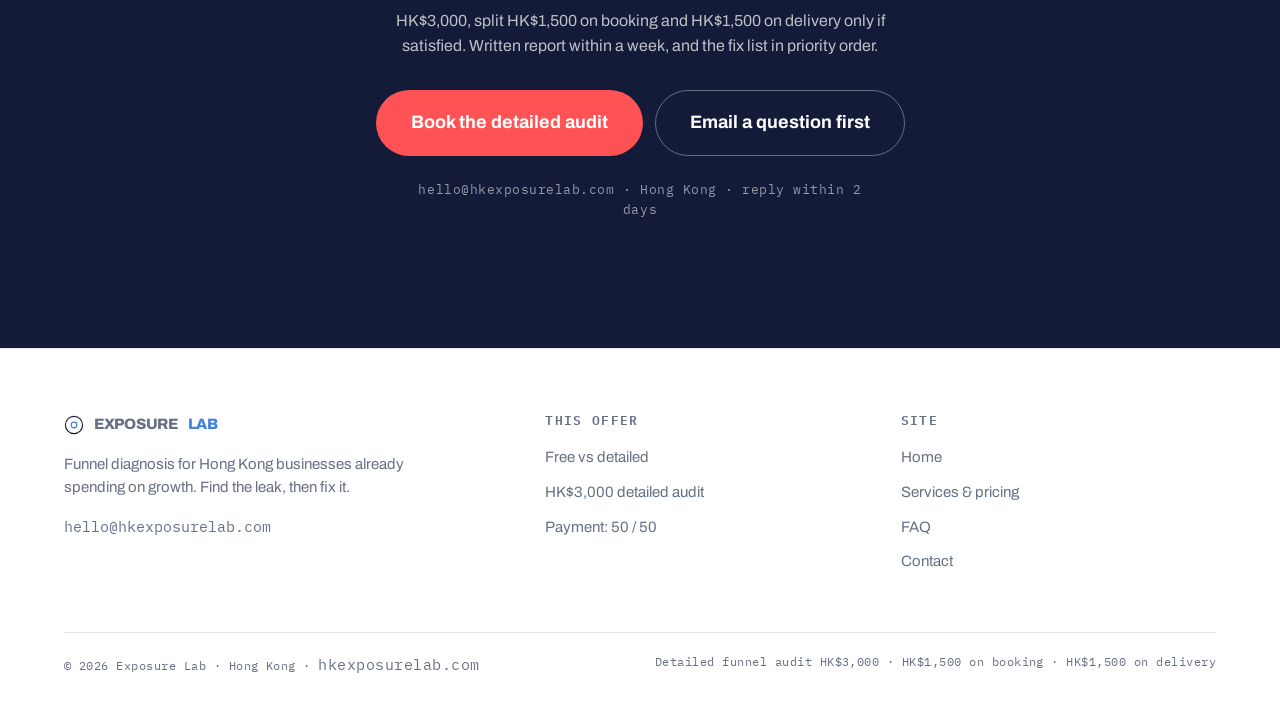
==== commit 8b33f9bd: "Funnel step 1: free audit checklist page, hero CTA switched, half-upfront HK$1,500 highlighted" ====
--- a/detailed-audit.html
+++ b/detailed-audit.html
@@ -232,6 +232,12 @@
 @media(max-width:900px){.grid3{grid-template-columns:1fr}}
 .center-note{text-align:center;font-family:var(--font-mono);font-size:12.5px;color:var(--text-muted);margin-top:var(--s6)}
 .sr-only{position:absolute;width:1px;height:1px;padding:0;margin:-1px;overflow:hidden;clip:rect(0,0,0,0);white-space:nowrap;border:0}
+/* highlighted 50/50 band */
+.half-band{display:flex;flex-wrap:wrap;align-items:center;gap:10px;margin-top:var(--s5);
+  background:var(--blue-05);border:1px solid var(--blue-10);border-left:4px solid var(--cta);
+  border-radius:var(--r-md);padding:13px 16px;font-size:14.5px;color:var(--text)}
+.half-band b{color:var(--text)}
+.half-band .hb-dot{width:8px;height:8px;border-radius:50%;background:var(--cta);flex:0 0 auto}
 </style>
 </head>
 <body>
@@ -279,6 +285,8 @@
         <li><span class="tick">✓</span> Written report — yours to keep either way</li>
       </ul>
       <a href="https://calendly.com/exposurelabshk/free-audit" class="btn btn-primary" style="width:100%;margin-top:var(--s6)">Book the detailed audit</a>
+      <p class="half-band"><span class="hb-dot"></span> <b>Pay half now.</b> HK$1,500 on booking — the
+        second HK$1,500 only on delivery, and only if you are satisfied.</p>
       <p class="micro">The balance is only due if the report earns its fee</p>
     </aside>
   </div>
@@ -381,7 +389,10 @@
         take a cut of your ad budget or hold your media spend.</p>
       </div>
     </div>
-    <p class="center-note">The report is yours whether or not you hire us to implement it</p>
+    <p class="half-band" style="max-width:720px;margin:var(--s8) auto 0"><span class="hb-dot"></span>
+      <b>That is the whole risk:</b> HK$1,500 now, HK$1,500 only when you have the report and judge it
+      worth its fee.</p>
+    <p class="center-note">The report is yours whether or not you hire us to implement it · <a href="free-audit.html">not done the free audit yet? →</a></p>
     <div class="hero-ctas" style="justify-content:center">
       <a href="#book" class="btn btn-primary btn-lg">Start with HK$1,500 <span class="arrow">→</span></a>
       <a href="https://calendly.com/exposurelabshk/free-audit" class="btn btn-secondary btn-lg">Book the detailed audit</a>
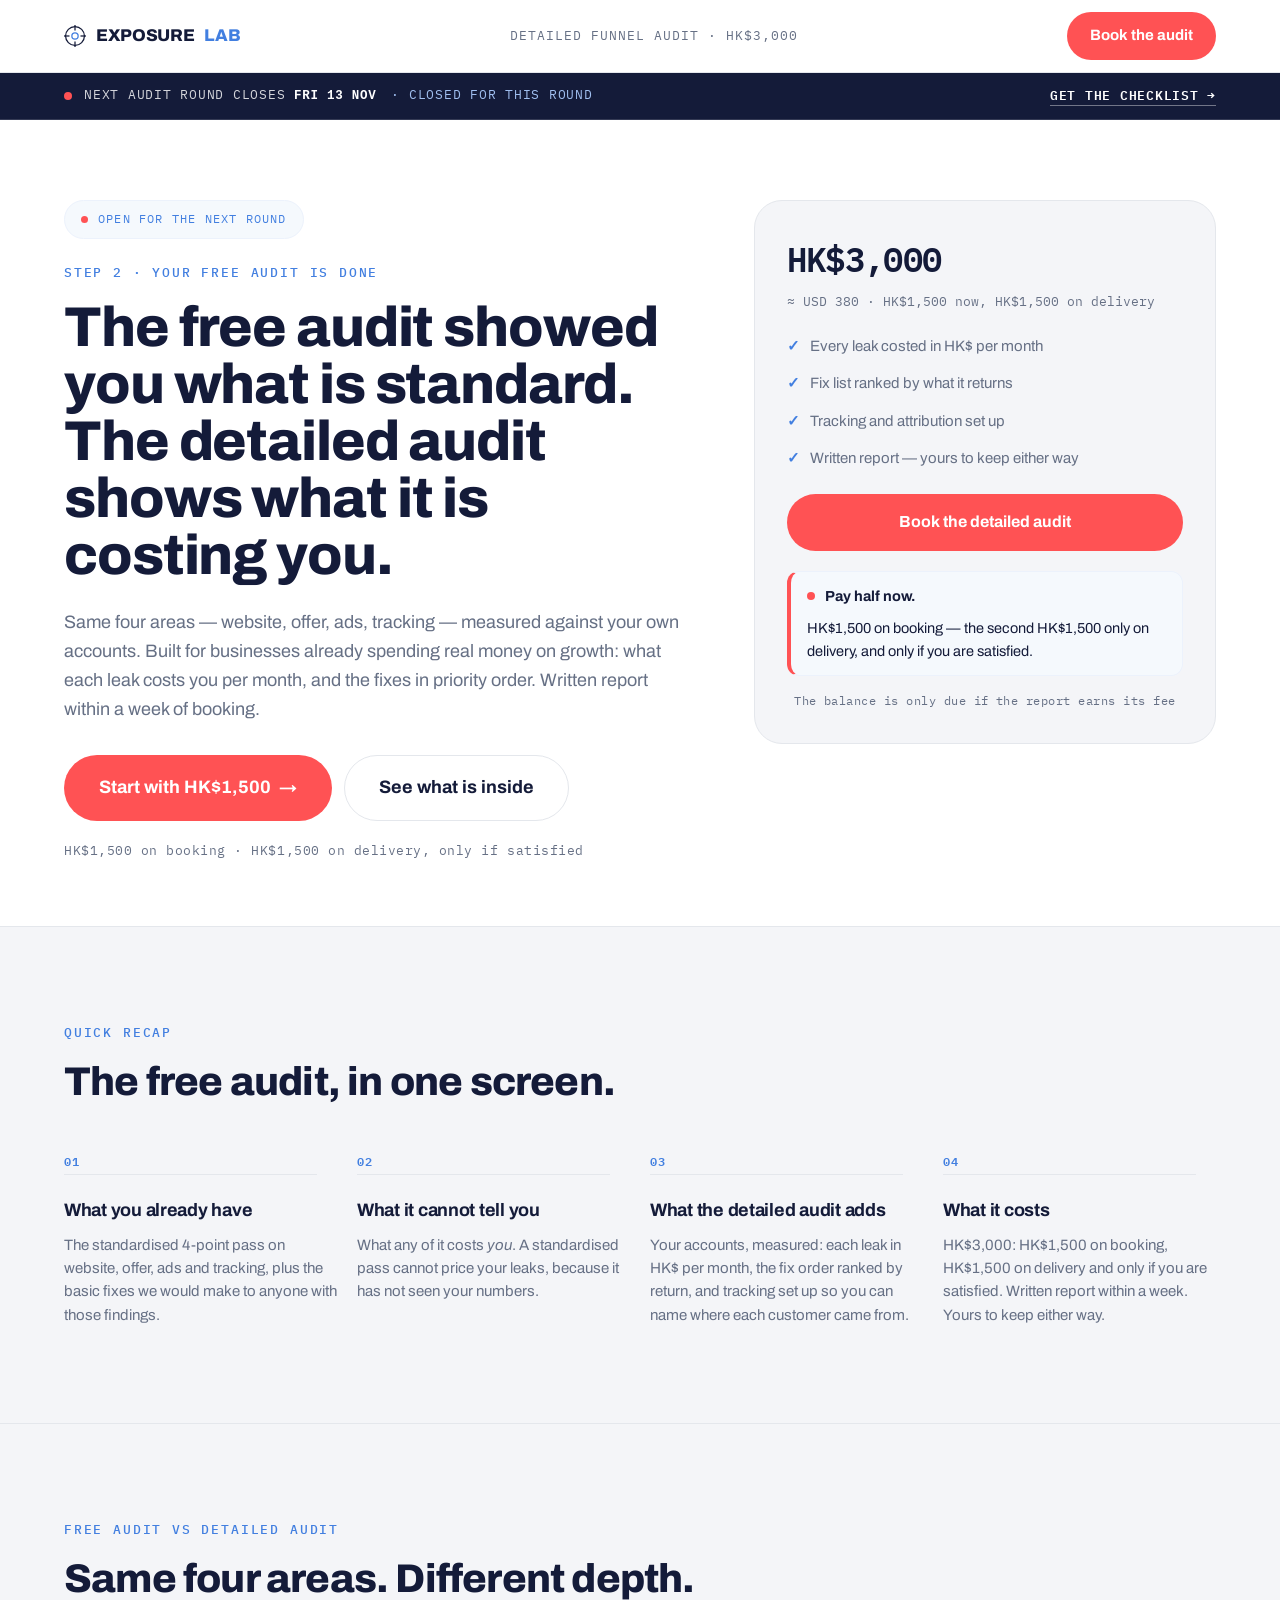
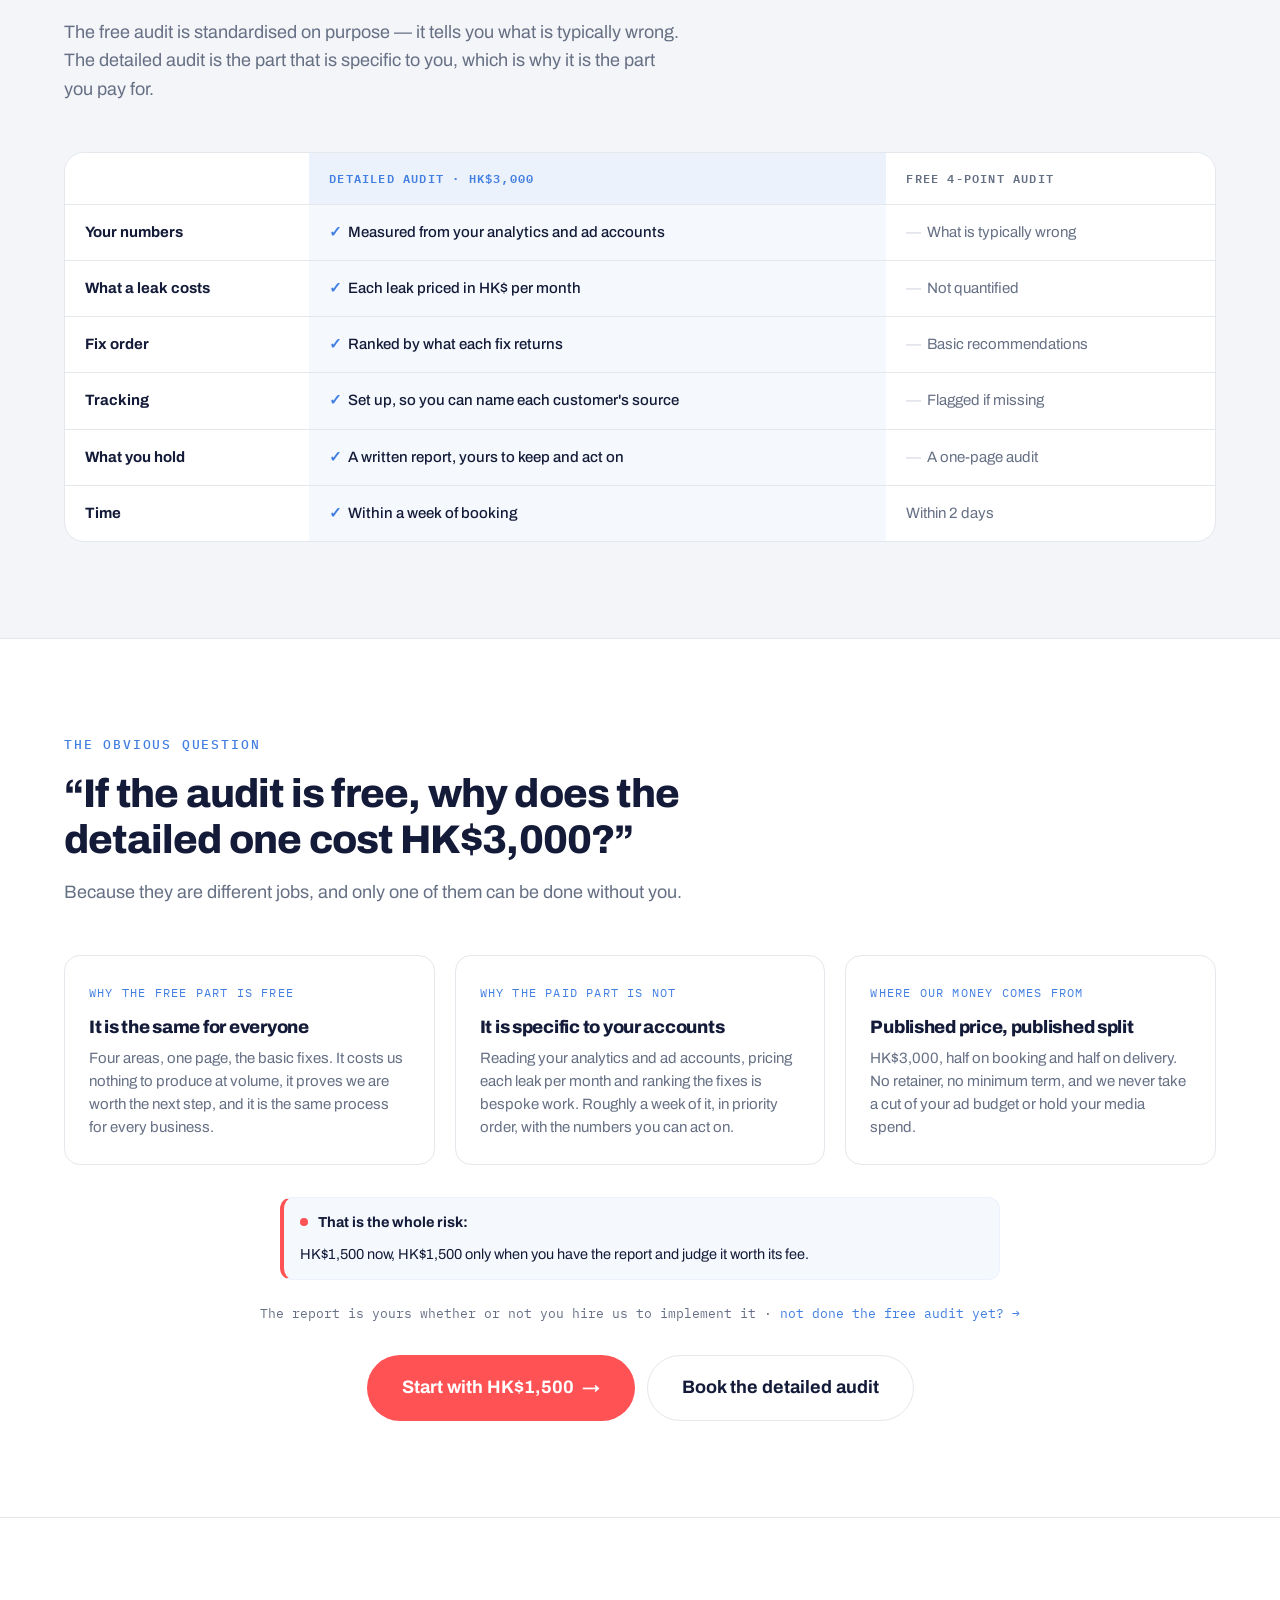
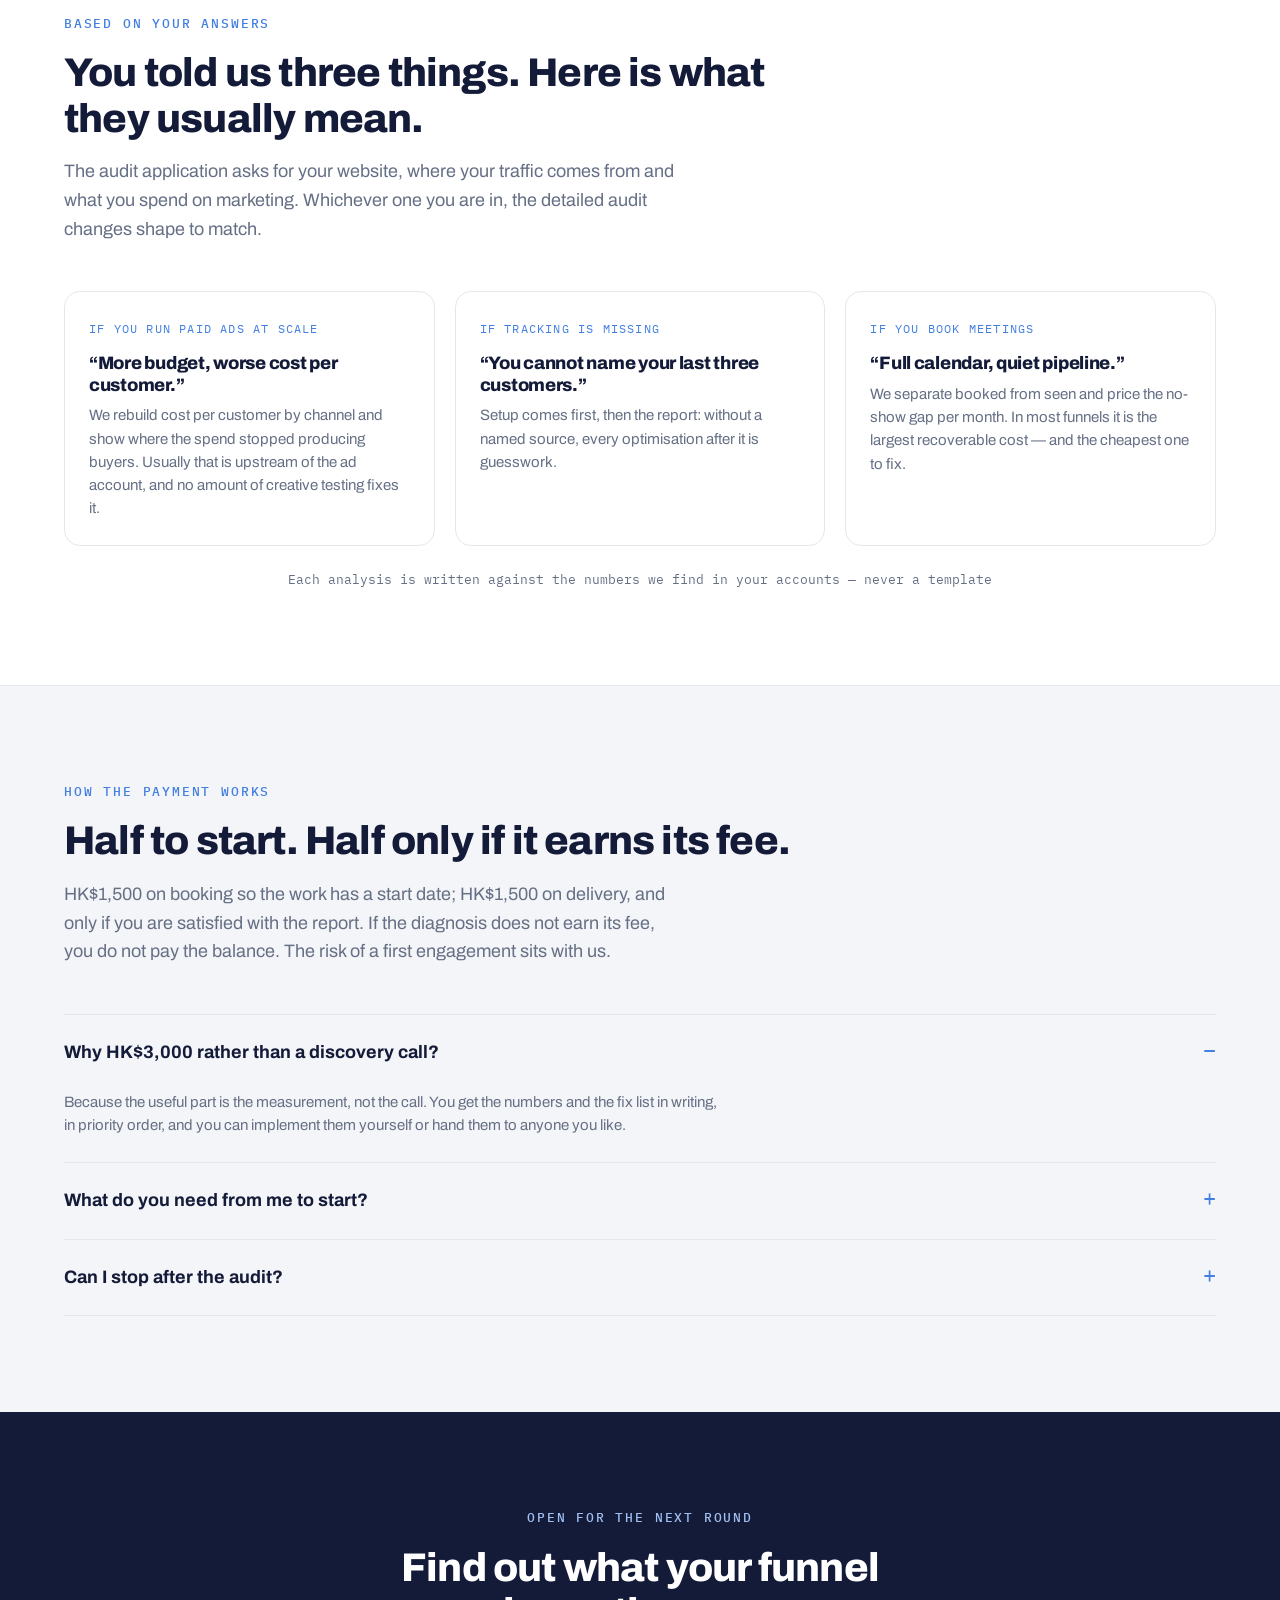
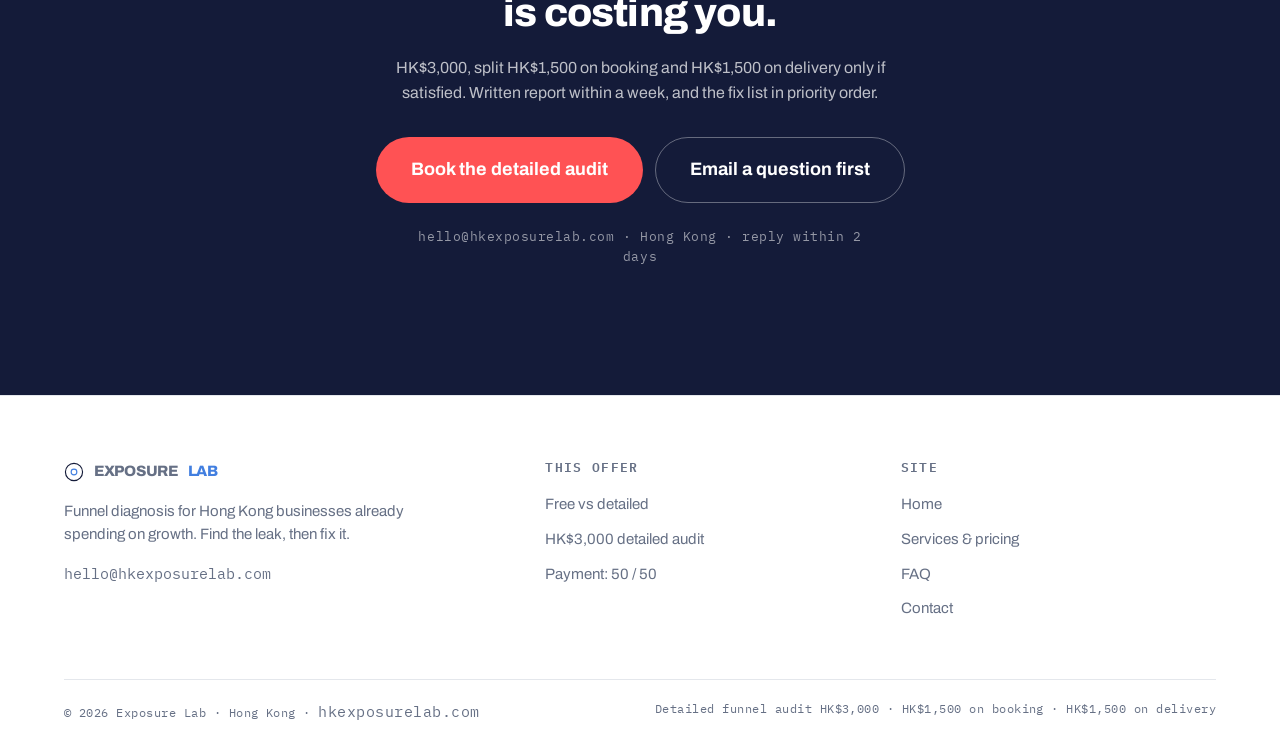
==== commit 8f2719fa: "Funnel upgrade: dated audit round with live countdown, email-first capture + qualifying step, header" ====
--- a/detailed-audit.html
+++ b/detailed-audit.html
@@ -238,6 +238,24 @@
   border-radius:var(--r-md);padding:13px 16px;font-size:14.5px;color:var(--text)}
 .half-band b{color:var(--text)}
 .half-band .hb-dot{width:8px;height:8px;border-radius:50%;background:var(--cta);flex:0 0 auto}
+/* ── sticky round strip with a live countdown (reference pattern) ── */
+.roundstrip{position:sticky;top:72px;z-index:55;background:var(--midnight);color:#fff;
+  border-bottom:1px solid rgba(255,255,255,.14)}
+.roundstrip-in{display:flex;align-items:center;gap:var(--s3);min-height:46px;padding:9px var(--s6);
+  font-family:var(--font-mono);font-size:12.5px;letter-spacing:.06em;text-transform:uppercase}
+.roundstrip .rs-dot{width:8px;height:8px;border-radius:50%;background:var(--cta);flex:0 0 auto}
+.roundstrip .rs-text{color:rgba(255,255,255,.82)}
+.roundstrip b{color:#fff}
+.roundstrip .rs-cd{color:var(--blue-50);margin-left:6px}
+.roundstrip .rs-cta{margin-left:auto;color:#fff;font-weight:600;white-space:nowrap;
+  border-bottom:1px solid rgba(255,255,255,.4)}
+.roundstrip .rs-cta:hover{color:var(--blue-50);border-color:var(--blue-50)}
+@media(max-width:700px){
+  .roundstrip{position:static}
+  .roundstrip-in{font-size:11.5px;letter-spacing:.04em;gap:var(--s2);min-height:42px}
+  .roundstrip .rs-text{white-space:nowrap;overflow:hidden;text-overflow:ellipsis}
+  .roundstrip .rs-cd{margin-left:0}
+}
 </style>
 </head>
 <body>
@@ -258,6 +276,16 @@
     <a href="https://calendly.com/exposurelabshk/free-audit" class="btn btn-primary">Book the audit</a>
   </div>
 </header>
+
+<div class="roundstrip">
+  <div class="wrap roundstrip-in">
+    <span class="rs-dot"></span>
+    <span class="rs-text">Next audit round closes <b>Fri 13 Nov</b> <span class="rs-cd" id="round-countdown"></span></span>
+    <a href="free-audit.html" class="rs-cta">Get the checklist →</a>
+  </div>
+</div>
+
+
 
 <section class="hero" id="top">
   <div class="wrap hero-grid">
@@ -523,5 +551,21 @@
   </div>
 </footer>
 
+<script>
+
+// live countdown to the round close (reference funnel pattern)
+(function () {
+  var target = new Date("2026-11-13T23:59:59+08:00").getTime();
+  var el = document.getElementById('round-countdown');
+  function tick() {
+    var d = target - Date.now();
+    if (!el) return;
+    if (d <= 0) { el.textContent = '· closed for this round'; return; }
+    var days = Math.floor(d / 864e5), hrs = Math.floor(d % 864e5 / 36e5), mins = Math.floor(d % 36e5 / 6e4);
+    el.textContent = '· ' + days + 'd ' + hrs + 'h ' + mins + 'm left';
+  }
+  tick(); setInterval(tick, 30000);
+})();
+</script>
 </body>
 </html>
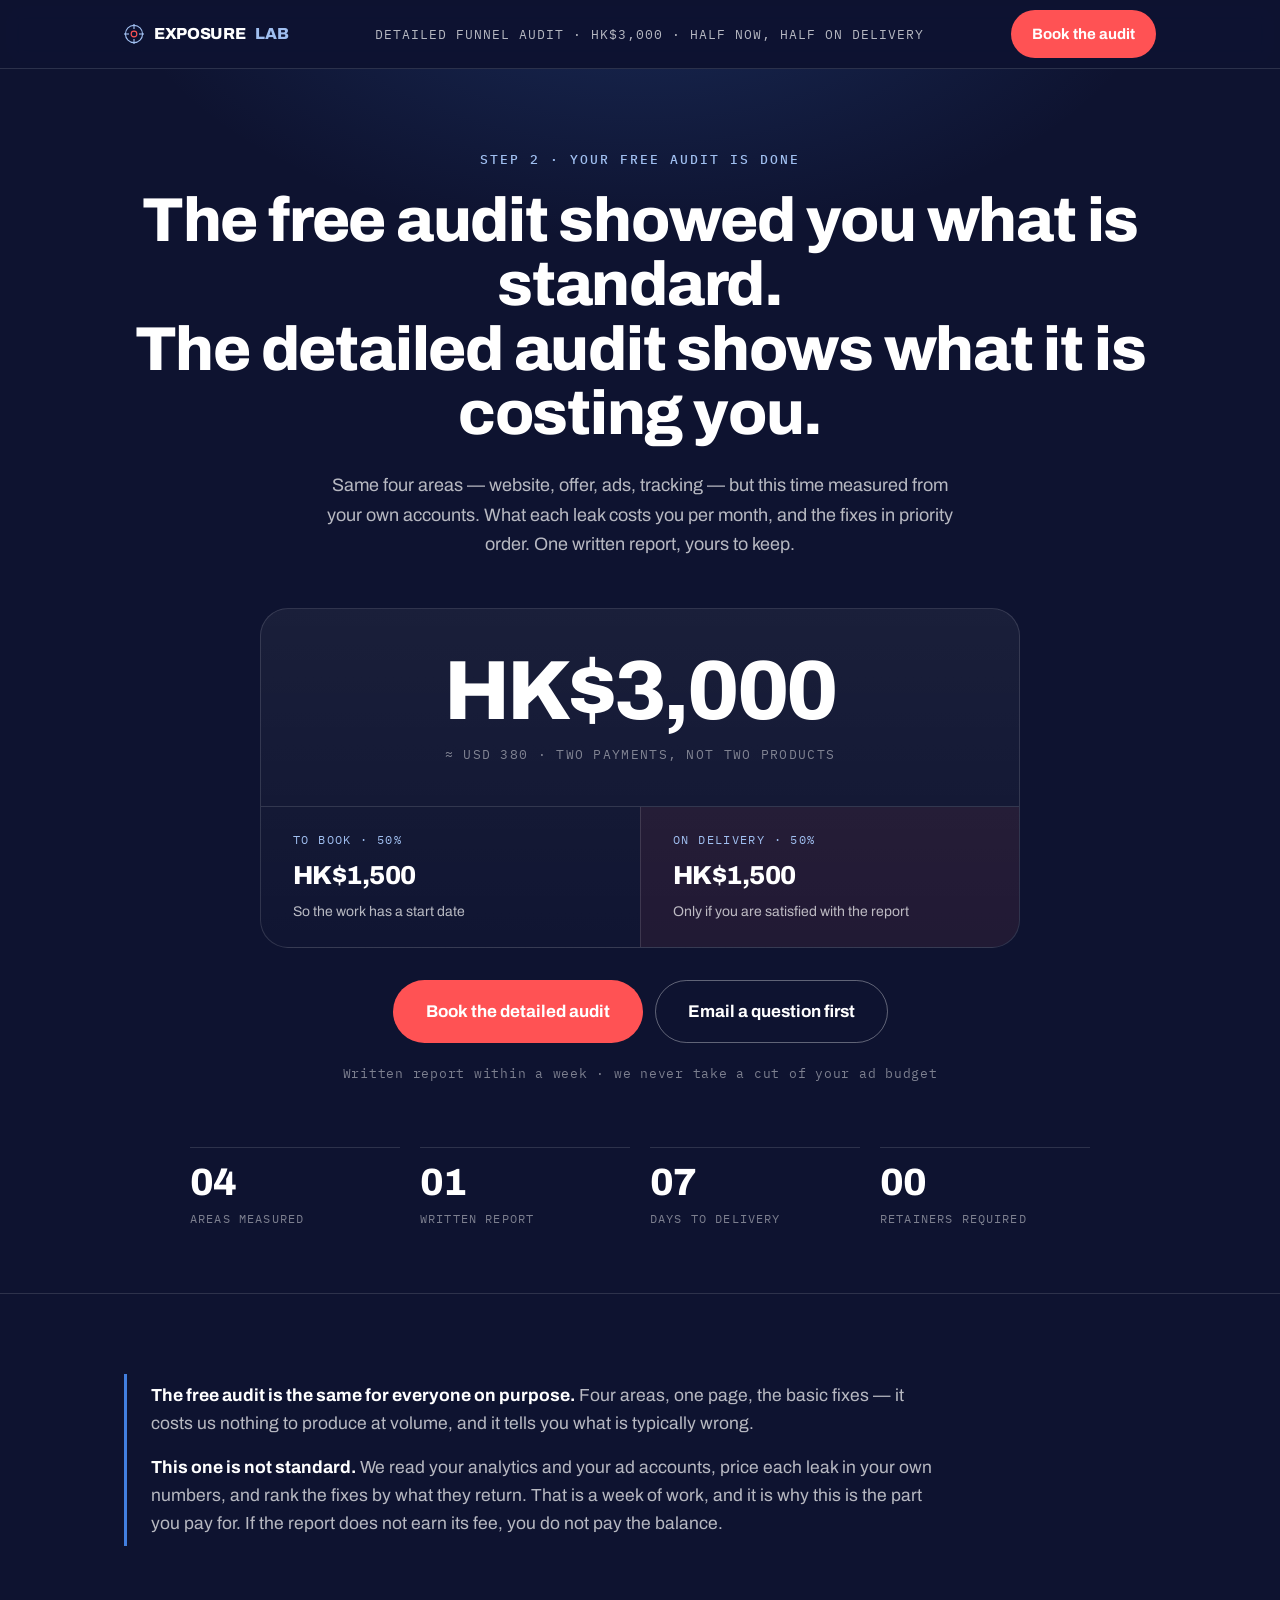
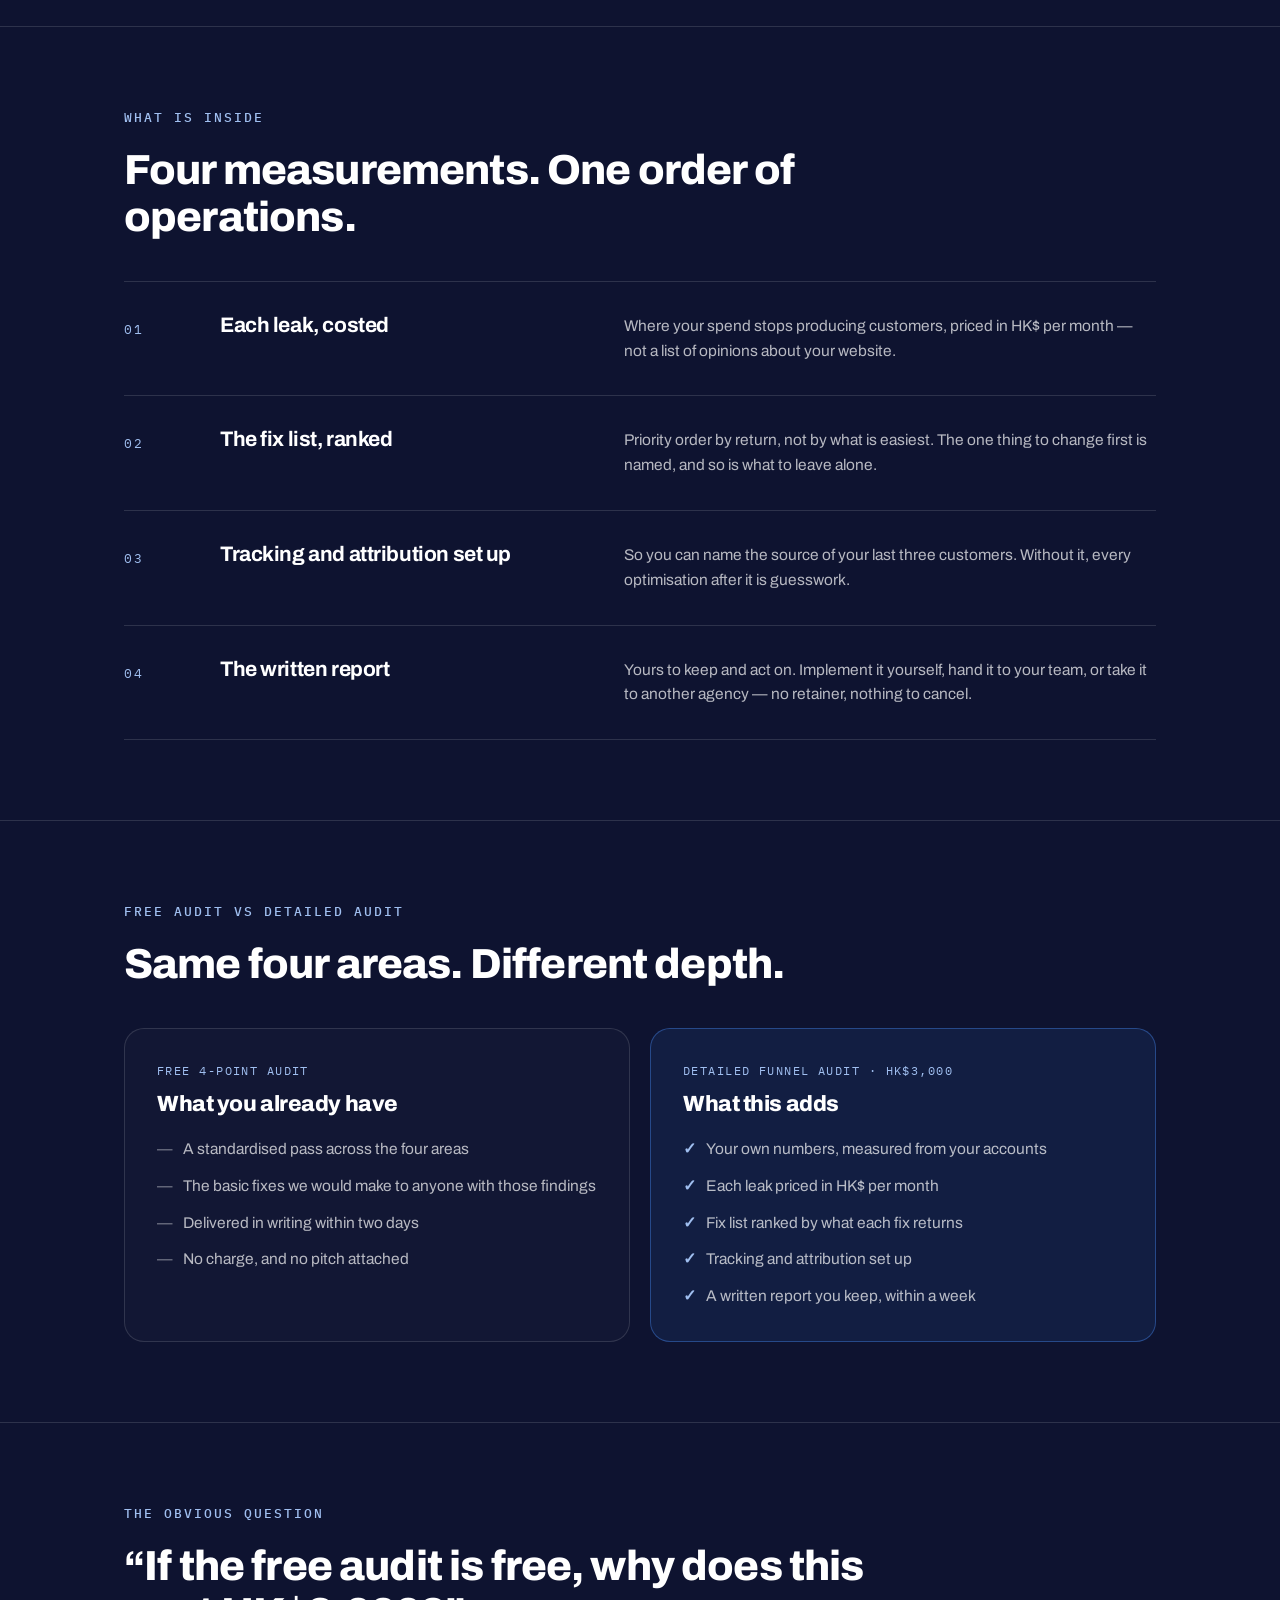
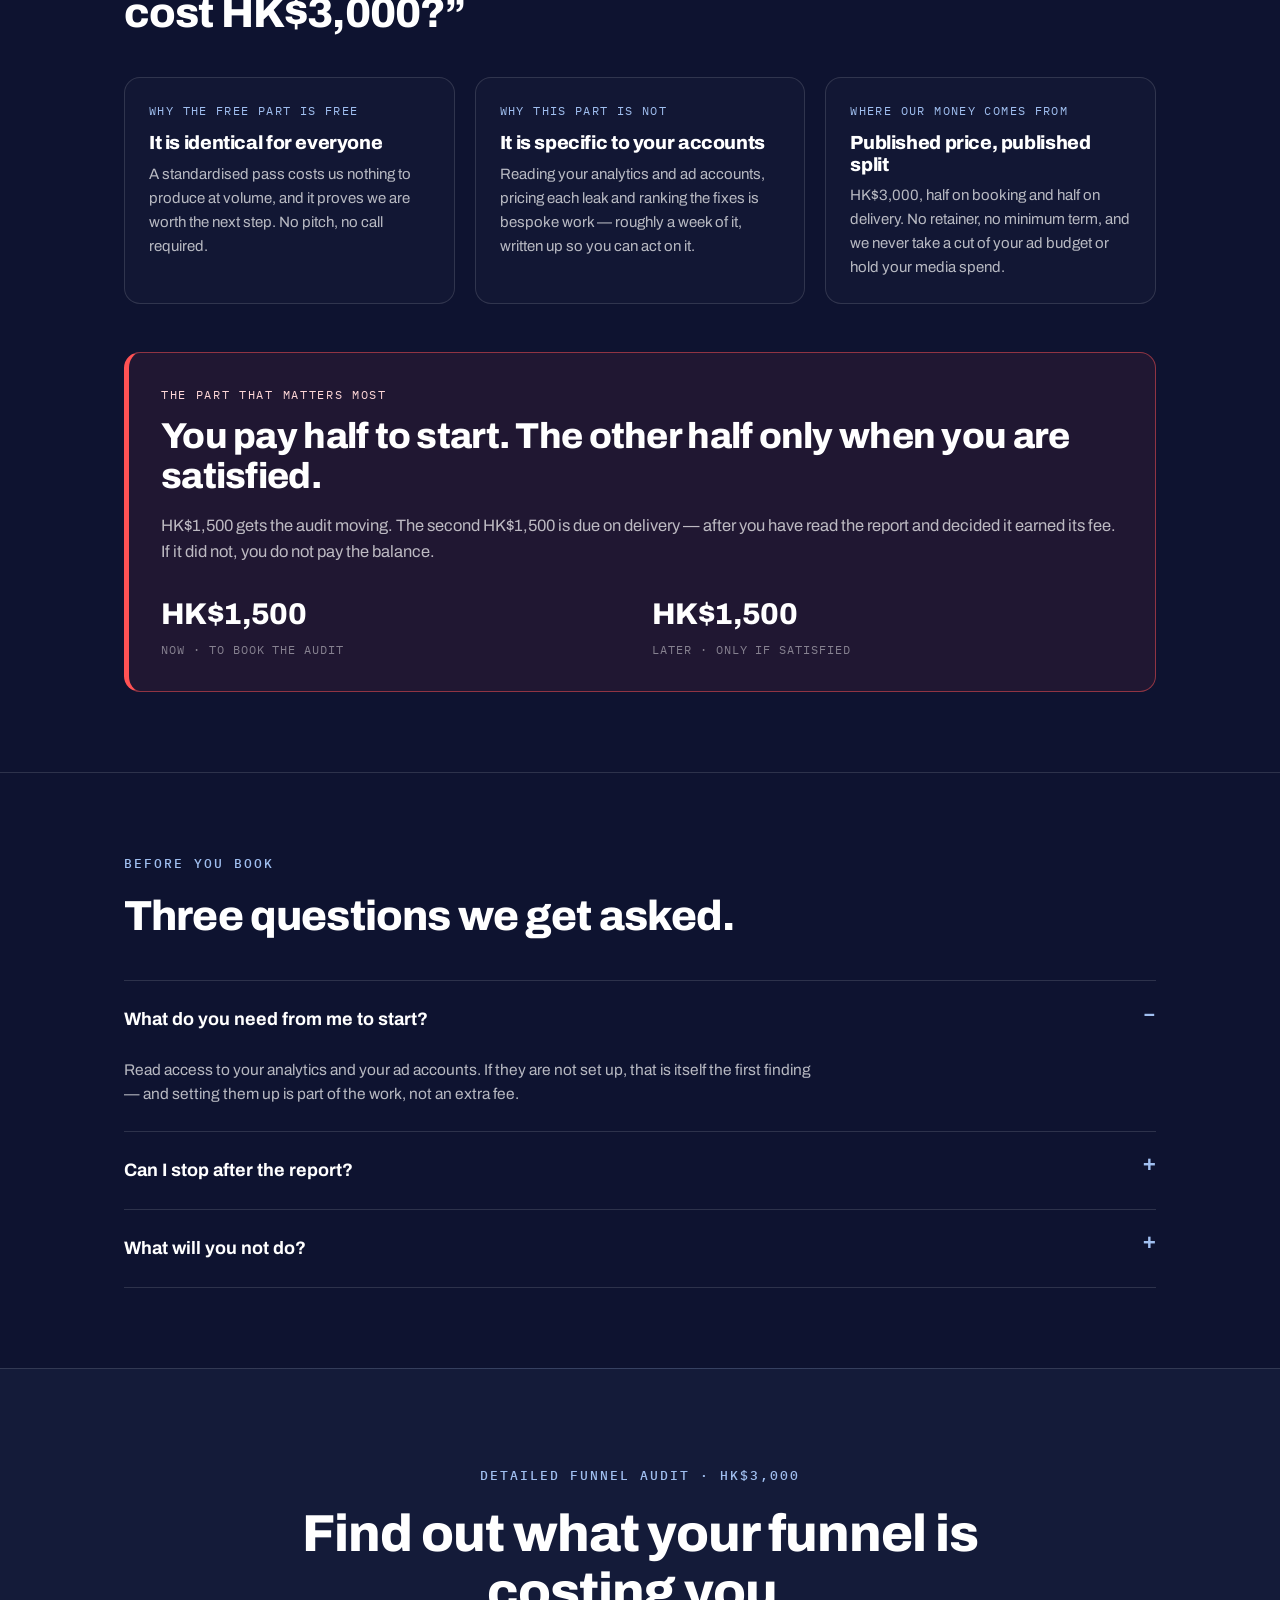
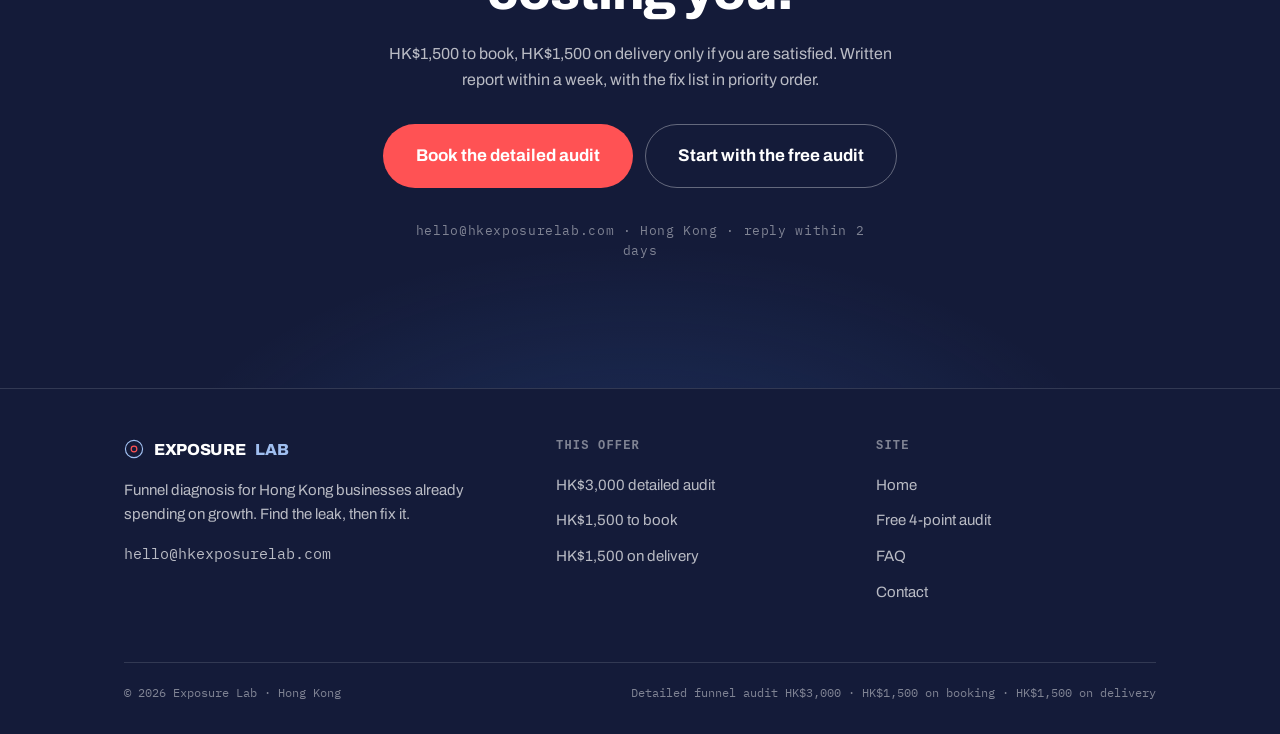
==== commit 81ec1ce5: "Remove the dated round/countdown; upsell page rebuilt in its own dark design" ====
--- a/detailed-audit.html
+++ b/detailed-audit.html
@@ -4,568 +4,464 @@
 <meta charset="UTF-8">
 <meta name="viewport" content="width=device-width, initial-scale=1.0, viewport-fit=cover">
 <title>Detailed Funnel Audit — HK$3,000 | Exposure Lab Hong Kong</title>
-<meta name="description" content="Detailed funnel audit for established Hong Kong businesses: what each leak in your website, offer, ads and tracking costs per month, plus the fix list in priority order. HK$3,000 — HK$1,500 on booking, HK$1,500 on delivery only if satisfied.">
+<meta name="description" content="Detailed funnel audit for established Hong Kong businesses: your website, offer, ads and tracking measured from your own accounts — each leak priced per month, fixes ranked by return. HK$3,000: HK$1,500 to book, HK$1,500 only when you are satisfied.">
 <meta name="keywords" content="funnel audit Hong Kong, marketing audit HK, funnel analysis cost Hong Kong, conversion rate optimization, marketing consultant Hong Kong">
 <link rel="canonical" href="https://hkexposurelab.com/detailed-audit.html">
 <meta property="og:title" content="Detailed Funnel Audit — HK$3,000 | Exposure Lab">
-<meta property="og:description" content="Your own numbers measured: what each leak costs per month and the fixes in priority order. HK$3,000, half on booking, half on delivery only if satisfied.">
+<meta property="og:description" content="What each leak in your funnel costs per month, and the fixes ranked by return. HK$1,500 to book, HK$1,500 only when you are satisfied.">
 <meta property="og:url" content="https://hkexposurelab.com/detailed-audit.html">
 <meta property="og:type" content="website">
 <meta property="og:site_name" content="Exposure Lab">
+<meta name="theme-color" content="#0e1330">
 <meta name="robots" content="index, follow, max-snippet:-1, max-image-preview:large">
 <!--
-  The detailed funnel audit (HK$3,000) — the paid step of the funnel.
-  Structure follows the studied reference funnel (event.monetise.com/lp-2-o, checked 2026-11-01):
-  recap band -> free vs paid contrast -> "why does the paid one cost money" -> answers hook ->
-  payment framing -> deadline -> repeated CTA. All figures are Exposure Lab's published prices.
+  The paid step of the funnel (the upsell). Deliberately a DIFFERENT visual world from the
+  light site + the free-audit page — dark, centred, story-led — so it reads as its own offer.
+  Anatomy referenced from the studied funnel page event.monetise.com/lp-2-o (checked 2026-11-01):
+  sticky CTA bar -> centred promise -> spec numbers -> story -> what's inside (numbered rows) ->
+  free vs paid contrast -> "why does it cost money" -> payment framing -> objections -> close.
+  Every number below is Exposure Lab's own published price or process. No invented proof figures.
 -->
 <link rel="preconnect" href="https://fonts.googleapis.com">
 <link rel="preconnect" href="https://fonts.gstatic.com" crossorigin>
 <link href="https://fonts.googleapis.com/css2?family=IBM+Plex+Mono:wght@300;400;500;600&family=Archivo:wght@300;400;500;600;700;800&display=swap" rel="stylesheet">
 <style>
-/* ═══════════ TOKENS (same as the live site) ═══════════ */
 :root{
-  --white:#fff;--midnight:#141b39;--dark-blue:#00225d;--blue:#427fe0;
-  --blue-05:#f5f9fd;--blue-10:#ecf2fc;--blue-50:#a0bff0;
-  --grey:#667085;--light-grey:#d1d5dc;--border:#e4e7ec;--pearl:#f4f5f8;
-  --red:#ff5254;--red-hover:#e8484a;--red-05:#fff6f7;
-  --text:var(--midnight);--text-muted:var(--grey);--text-accent:var(--blue);
-  --cta:var(--red);--cta-hover:var(--red-hover);--border-subtle:var(--border);
+  --ink:#0e1330;--ink-2:#141b39;--ink-3:#1b2447;--line:rgba(255,255,255,.13);
+  --blue:#427fe0;--blue-50:#a0bff0;--blue-10:#ecf2fc;--red:#ff5254;--red-hover:#e8484a;
+  --white:#fff;--muted:rgba(255,255,255,.70);--faint:rgba(255,255,255,.46);
   --font-sans:'Archivo','Helvetica Neue',sans-serif;--font-mono:'IBM Plex Mono','Courier New',monospace;
-  --fs-body:16px;--fs-body-lg:18px;
-  --s1:4px;--s2:8px;--s3:12px;--s4:16px;--s5:20px;--s6:24px;--s8:32px;--s10:40px;--s12:48px;--s16:64px;--s20:80px;--s24:96px;
-  --r-md:12px;--r-lg:16px;--r-xl:20px;--r-2xl:28px;--r-pill:999px;
-  --shadow-sm:0 1px 2px rgba(20,27,57,.06);--shadow-md:0 4px 16px rgba(20,27,57,.08);
-  --shadow-lg:0 12px 40px rgba(20,27,57,.12);--maxw:1200px;
+  --s2:8px;--s3:12px;--s4:16px;--s5:20px;--s6:24px;--s8:32px;--s10:40px;--s12:48px;--s16:64px;--s20:80px;--s24:96px;
+  --r-md:12px;--r-lg:16px;--r-xl:20px;--r-2xl:28px;--r-pill:999px;--maxw:1080px;
 }
 *,*::before,*::after{box-sizing:border-box}
 html{-webkit-text-size-adjust:100%;scroll-behavior:smooth}
-body{margin:0;background:var(--white);color:var(--text);font-family:var(--font-sans);
-  font-size:var(--fs-body);line-height:1.55;-webkit-font-smoothing:antialiased}
+body{margin:0;background:var(--ink);color:var(--white);font-family:var(--font-sans);
+  font-size:16px;line-height:1.6;-webkit-font-smoothing:antialiased}
 img,svg{max-width:100%;display:block}
-a{color:var(--blue);text-decoration:none;transition:color .18s ease}
-a:hover{color:#2f6bcb}
-h1,h2,h3,h4{margin:0;font-weight:800;letter-spacing:-.015em;line-height:1.2;color:var(--text)}
+a{color:var(--blue-50);text-decoration:none}
+a:hover{color:#fff}
+h1,h2,h3{margin:0;font-weight:800;letter-spacing:-.02em;line-height:1.12;color:#fff}
 p{margin:0 0 var(--s4)}p:last-child{margin-bottom:0}
 .wrap{width:100%;max-width:var(--maxw);margin:0 auto;padding:0 var(--s6)}
 @media(max-width:640px){.wrap{padding:0 var(--s5)}}
-.eyebrow{font-family:var(--font-mono);font-size:13px;font-weight:500;letter-spacing:.14em;
-  text-transform:uppercase;color:var(--text-accent);display:block;margin-bottom:var(--s4)}
-.h1{font-size:clamp(34px,5.4vw,56px);line-height:1.02;letter-spacing:-.02em}
-.h2{font-size:clamp(27px,3.8vw,40px);line-height:1.14;letter-spacing:-.02em}
-.h3{font-size:clamp(19px,2.2vw,22px);font-weight:700;line-height:1.2}
-.lede{font-size:var(--fs-body-lg);line-height:1.6;color:var(--text-muted);max-width:62ch}
-.mono{font-family:var(--font-mono)}
-
-/* ── buttons (same as the live site) ── */
+.eyebrow{font-family:var(--font-mono);font-size:12.5px;font-weight:500;letter-spacing:.16em;text-transform:uppercase;
+  color:var(--blue-50);display:block;margin-bottom:var(--s5)}
+.h1{font-size:clamp(34px,5.6vw,62px);line-height:1.04}
+.h2{font-size:clamp(27px,3.8vw,42px)}
+.lede{font-size:18px;line-height:1.65;color:var(--muted);max-width:64ch}
 .btn{display:inline-flex;align-items:center;justify-content:center;gap:var(--s2);font-family:var(--font-sans);
-  font-size:var(--fs-body);font-weight:700;padding:15px 28px;border-radius:var(--r-pill);
-  border:1.5px solid transparent;cursor:pointer;transition:all .18s ease;white-space:nowrap;text-align:center}
-.btn-primary{background:var(--cta);color:#fff}
-.btn-primary:hover{background:var(--cta-hover);color:#fff;transform:translateY(-1px);box-shadow:var(--shadow-md)}
-.btn-secondary{background:var(--white);color:var(--text);border-color:var(--border)}
-.btn-secondary:hover{border-color:var(--text);color:var(--text);transform:translateY(-1px)}
-.btn-ghost{background:transparent;color:#fff;border-color:rgba(255,255,255,.35)}
+  font-size:17px;font-weight:700;padding:17px 32px;border-radius:var(--r-pill);border:1.5px solid transparent;
+  cursor:pointer;transition:all .18s ease;white-space:nowrap;text-align:center}
+.btn-primary{background:var(--red);color:#fff}
+.btn-primary:hover{background:var(--red-hover);color:#fff;transform:translateY(-1px)}
+.btn-ghost{background:transparent;color:#fff;border-color:rgba(255,255,255,.34)}
 .btn-ghost:hover{border-color:#fff;color:#fff}
-.btn-lg{padding:18px 34px;font-size:var(--fs-body-lg)}
-.btn .arrow{transition:transform .18s ease}
-.btn:hover .arrow{transform:translateX(3px)}
-
-
-/* ── header (site header, with the funnel's repeated CTA) ── */
-.hdr{position:sticky;top:0;z-index:60;background:rgba(255,255,255,.92);
-  backdrop-filter:saturate(160%) blur(12px);border-bottom:1px solid var(--border-subtle)}
-.hdr-in{display:flex;align-items:center;justify-content:space-between;gap:var(--s6);height:72px}
-.brand{display:flex;align-items:center;gap:10px;font-weight:800;font-size:17px;letter-spacing:-.02em;
-  color:var(--text);text-transform:uppercase}
-.brand .lab{color:var(--text-accent)}
-.hdr-promise{font-family:var(--font-mono);font-size:12.5px;letter-spacing:.08em;text-transform:uppercase;
-  color:var(--text-muted);margin:0}
-.hdr .btn{padding:11px 22px;font-size:15px}
-
-/* ── hero (light, like the site) ── */
-.hero{padding:var(--s20) 0 var(--s16)}
-.hero-grid{display:grid;grid-template-columns:1.15fr .85fr;gap:var(--s16);align-items:start}
-@media(max-width:980px){.hero-grid{grid-template-columns:1fr;gap:var(--s10)}}
-.hero-grid > *{min-width:0}
-.hero h1{max-width:19ch}
-.hero .lede{margin-top:var(--s6)}
-.round-note{display:inline-flex;align-items:center;gap:10px;background:var(--blue-05);
-  border:1px solid var(--blue-10);border-radius:var(--r-pill);padding:9px 16px;margin-bottom:var(--s6);
-  font-family:var(--font-mono);font-size:12px;letter-spacing:.1em;text-transform:uppercase;color:var(--text-accent);
-  max-width:100%}
-.round-note .dot{width:7px;height:7px;border-radius:50%;background:var(--cta);flex:0 0 auto}
-.hero-ctas{display:flex;gap:var(--s3);flex-wrap:wrap;margin-top:var(--s8)}
-.hero-note{margin-top:var(--s5);font-family:var(--font-mono);font-size:13px;letter-spacing:.04em;color:var(--text-muted)}
-
-/* ── the one ask: capture panel (same skin as the site's hero panel) ── */
-.panel{background:var(--pearl);border:1px solid var(--border-subtle);border-radius:var(--r-2xl);padding:var(--s8)}
-.panel .ph{font-size:var(--fs-body-lg);font-weight:700;margin-bottom:var(--s2)}
-.panel .ps{font-size:14px;color:var(--text-muted);margin-bottom:var(--s6)}
-.panel label{display:block;font-family:var(--font-mono);font-size:11.5px;letter-spacing:.1em;
-  text-transform:uppercase;color:var(--text-muted);margin:var(--s5) 0 6px}
-.panel input{width:100%;font-family:var(--font-sans);font-size:16px;color:var(--text);
-  padding:14px 16px;border:1.5px solid var(--border);border-radius:var(--r-md);background:var(--white)}
-.panel input::placeholder{color:var(--light-grey)}
-.panel input:focus{outline:none;border-color:var(--blue);box-shadow:0 0 0 3px rgba(66,127,224,.15)}
-.panel .btn{width:100%;margin-top:var(--s6)}
-.panel .micro{margin-top:var(--s4);font-family:var(--font-mono);font-size:12px;letter-spacing:.04em;
-  color:var(--text-muted);text-align:center}
-.ticks{list-style:none;padding:0;margin:var(--s5) 0 0;display:grid;gap:10px}
-.ticks li{display:flex;gap:10px;align-items:flex-start;font-size:14.5px;color:var(--text-muted)}
-.ticks .tick{color:var(--blue);font-weight:700}
-.confirm{display:none;text-align:center}
-.confirm .big{font-size:24px;font-weight:800;letter-spacing:-.02em;margin-bottom:var(--s2)}
-.confirm .mock-flag{display:inline-block;margin-top:var(--s5);font-family:var(--font-mono);font-size:11px;
-  letter-spacing:.1em;text-transform:uppercase;color:var(--text-muted);background:var(--white);
-  border:1px solid var(--border);border-radius:var(--r-pill);padding:6px 12px}
-
-/* ── sections (site rhythm) ── */
-.sec{padding:var(--s24) 0;border-top:1px solid var(--border-subtle)}
-.sec-pearl{background:var(--pearl)}
-.sec-head{max-width:760px;margin-bottom:var(--s12)}
-.sec-head .lede{margin-top:var(--s4)}
-
-/* ── cards (site card) ── */
-.grid4{display:grid;grid-template-columns:repeat(4,1fr);gap:var(--s5)}
-@media(max-width:980px){.grid4{grid-template-columns:repeat(2,1fr)}}
-@media(max-width:640px){.grid4{grid-template-columns:1fr}}
-.card{background:var(--white);border:1px solid var(--border-subtle);border-radius:var(--r-lg);
-  padding:var(--s6);transition:all .18s ease}
-.card:hover{border-color:var(--blue-50);box-shadow:var(--shadow-md);transform:translateY(-2px)}
-.card .num{font-family:var(--font-mono);font-size:12px;font-weight:500;letter-spacing:.12em;
-  text-transform:uppercase;color:var(--text-accent)}
-.card h3{margin:var(--s3) 0 var(--s2);font-size:20px;font-weight:700}
-.card p{font-size:15px;color:var(--text-muted)}
-
-/* ── steps (site counter + hairline) ── */
-.steps{display:grid;grid-template-columns:repeat(4,1fr);gap:var(--s5);counter-reset:step}
-@media(max-width:900px){.steps{grid-template-columns:repeat(2,1fr)}}
-@media(max-width:560px){.steps{grid-template-columns:1fr}}
-.step{position:relative;padding-top:var(--s8)}
-.step::before{counter-increment:step;content:counter(step,decimal-leading-zero);position:absolute;
-  top:0;left:0;font-family:var(--font-mono);font-size:12px;font-weight:600;letter-spacing:.12em;color:var(--text-accent)}
-.step::after{content:"";position:absolute;top:22px;left:0;right:var(--s5);height:1px;background:var(--border-subtle)}
-.step h3{margin:var(--s4) 0 var(--s3);font-size:var(--fs-body-lg);font-weight:700}
-.step p{font-size:15px;color:var(--text-muted);margin:0}
-.price-note{font-family:var(--font-mono);font-size:13px;color:var(--text-muted);margin-top:var(--s8)}
-
-/* ── faq (site rule style) ── */
-.faq{border-top:1px solid var(--border-subtle)}
-.faq details{border-bottom:1px solid var(--border-subtle)}
-.faq summary{list-style:none;cursor:pointer;padding:var(--s6) 0;display:flex;justify-content:space-between;
-  align-items:flex-start;gap:var(--s6);font-size:var(--fs-body-lg);font-weight:700;color:var(--text)}
+.brand{display:flex;align-items:center;gap:10px;font-weight:800;font-size:16px;letter-spacing:-.02em;
+  text-transform:uppercase;color:#fff}
+.brand .lab{color:var(--blue-50)}
+.sr-only{position:absolute;width:1px;height:1px;padding:0;margin:-1px;overflow:hidden;clip:rect(0,0,0,0);white-space:nowrap;border:0}
+
+/* sticky CTA bar (no countdown — no invented deadline) */
+.bar{position:sticky;top:0;z-index:60;background:rgba(14,19,48,.9);backdrop-filter:saturate(160%) blur(12px);
+  border-bottom:1px solid var(--line)}
+.bar-in{display:flex;align-items:center;justify-content:space-between;gap:var(--s4);min-height:68px}
+.bar-mid{font-family:var(--font-mono);font-size:12.5px;letter-spacing:.08em;text-transform:uppercase;color:var(--muted);margin:0}
+.bar .btn{padding:11px 20px;font-size:15px}
+
+/* hero: centred, story-first — deliberately not the light site's two-column hero */
+.hero{padding:var(--s20) 0 var(--s16);text-align:center;background:
+  radial-gradient(760px 420px at 50% -10%, rgba(66,127,224,.22), transparent 70%), var(--ink)}
+.hero .lede{margin:var(--s6) auto 0}
+.price-block{margin:var(--s12) auto 0;max-width:760px;border:1px solid var(--line);border-radius:var(--r-2xl);
+  background:linear-gradient(180deg, rgba(255,255,255,.05), rgba(255,255,255,.01));overflow:hidden}
+.price-top{padding:var(--s10) var(--s8)}
+.price-big{font-size:clamp(46px,9vw,84px);font-weight:800;letter-spacing:-.04em;line-height:1}
+.price-usd{font-family:var(--font-mono);font-size:13px;letter-spacing:.1em;text-transform:uppercase;color:var(--faint);margin-top:var(--s3)}
+.split{display:grid;grid-template-columns:1fr 1fr;border-top:1px solid var(--line)}
+.split > div{padding:var(--s6) var(--s8);text-align:left}
+.split > div + div{border-left:1px solid var(--line);background:rgba(255,82,84,.07)}
+.split .k{font-family:var(--font-mono);font-size:11.5px;letter-spacing:.12em;text-transform:uppercase;color:var(--blue-50)}
+.split .v{font-size:26px;font-weight:800;letter-spacing:-.02em;margin-top:6px}
+.split .n{font-size:14px;color:var(--muted);margin-top:4px}
+@media(max-width:640px){.split{grid-template-columns:1fr}.split > div + div{border-left:none;border-top:1px solid var(--line)}}
+.hero-ctas{display:flex;gap:var(--s3);justify-content:center;flex-wrap:wrap;margin-top:var(--s8)}
+.hero-note{margin-top:var(--s5);font-family:var(--font-mono);font-size:12.5px;letter-spacing:.06em;color:var(--faint)}
+
+/* spec numbers: our own published figures, stated plainly */
+.specs{display:grid;grid-template-columns:repeat(4,1fr);gap:var(--s5);margin:var(--s16) auto 0;max-width:900px;text-align:left}
+@media(max-width:760px){.specs{grid-template-columns:repeat(2,1fr)}}
+.spec{border-top:1px solid var(--line);padding-top:var(--s4)}
+.spec .n{font-size:38px;font-weight:800;letter-spacing:-.03em;line-height:1}
+.spec .l{font-family:var(--font-mono);font-size:11.5px;letter-spacing:.1em;text-transform:uppercase;color:var(--faint);margin-top:var(--s2)}
+
+/* sections */
+.sec{padding:var(--s20) 0;border-top:1px solid var(--line)}
+.sec-head{max-width:760px}
+.sec-head .lede{margin-top:var(--s5)}
+
+/* story block with a blue rule */
+.story{border-left:3px solid var(--blue);padding:var(--s2) 0 var(--s2) var(--s6);max-width:820px}
+.story p{font-size:17.5px;color:var(--muted)}
+.story b{color:#fff}
+
+/* numbered rows (the "episodes" pattern, ours: what is inside) */
+.rows{border-top:1px solid var(--line);margin-top:var(--s10)}
+.row{display:grid;grid-template-columns:72px 1fr 1.4fr;gap:var(--s6);padding:var(--s8) 0;border-bottom:1px solid var(--line);align-items:start}
+@media(max-width:760px){.row{grid-template-columns:52px 1fr;gap:var(--s4)}.row .desc{grid-column:2}}
+.row .num{font-family:var(--font-mono);font-size:13px;letter-spacing:.12em;color:var(--blue-50);padding-top:6px}
+.row h3{font-size:21px;font-weight:700}
+.row .desc{color:var(--muted);font-size:15.5px}
+
+/* free vs detailed — two dark columns */
+.compare{display:grid;grid-template-columns:1fr 1fr;gap:var(--s5);margin-top:var(--s10)}
+@media(max-width:800px){.compare{grid-template-columns:1fr}}
+.col{border:1px solid var(--line);border-radius:var(--r-xl);padding:var(--s8);background:rgba(255,255,255,.02)}
+.col.us{background:rgba(66,127,224,.10);border-color:rgba(66,127,224,.45)}
+.col .ct{font-family:var(--font-mono);font-size:12px;letter-spacing:.12em;text-transform:uppercase;color:var(--blue-50)}
+.col h3{font-size:22px;margin:var(--s3) 0 var(--s5)}
+.col ul{list-style:none;padding:0;margin:0;display:grid;gap:12px}
+.col li{display:flex;gap:10px;align-items:flex-start;font-size:15.5px;color:var(--muted)}
+.col .tick{color:var(--blue-50);font-weight:700;flex:0 0 auto}
+.col .dash{color:var(--faint);flex:0 0 auto}
+
+/* three cards */
+.grid3{display:grid;grid-template-columns:repeat(3,1fr);gap:var(--s5);margin-top:var(--s10)}
+@media(max-width:900px){.grid3{grid-template-columns:1fr}}
+.card{border:1px solid var(--line);border-radius:var(--r-lg);padding:var(--s6);background:rgba(255,255,255,.02)}
+.card .line{font-family:var(--font-mono);font-size:11.5px;letter-spacing:.12em;text-transform:uppercase;color:var(--blue-50)}
+.card h3{margin:var(--s3) 0 var(--s2);font-size:19px}
+.card p{color:var(--muted);font-size:15px}
+
+/* the payment highlight — the loudest element on the page */
+.pay-band{margin-top:var(--s12);border:1px solid rgba(255,82,84,.5);border-left:5px solid var(--red);
+  border-radius:var(--r-lg);background:rgba(255,82,84,.08);padding:var(--s8)}
+.pay-band .k{font-family:var(--font-mono);font-size:12px;letter-spacing:.14em;text-transform:uppercase;color:#ffd7d8}
+.pay-band h3{font-size:clamp(24px,3.4vw,36px);margin:var(--s3) 0 var(--s4)}
+.pay-band p{color:var(--muted);font-size:16.5px}
+.pay-grid{display:grid;grid-template-columns:1fr 1fr;gap:var(--s5);margin-top:var(--s6)}
+@media(max-width:640px){.pay-grid{grid-template-columns:1fr}}
+.pay-grid .v{font-size:30px;font-weight:800;letter-spacing:-.02em}
+.pay-grid .n{color:var(--faint);font-family:var(--font-mono);font-size:12px;letter-spacing:.08em;text-transform:uppercase;margin-top:2px}
+
+/* objections */
+.faq{margin-top:var(--s10);border-top:1px solid var(--line)}
+.faq details{border-bottom:1px solid var(--line)}
+.faq summary{list-style:none;cursor:pointer;padding:var(--s6) 0;display:flex;justify-content:space-between;gap:var(--s6);
+  font-size:18px;font-weight:700;color:#fff}
 .faq summary::-webkit-details-marker{display:none}
-.faq summary::after{content:"+";font-family:var(--font-mono);font-size:22px;font-weight:400;
-  color:var(--text-accent);flex:0 0 auto;line-height:1}
+.faq summary::after{content:"+";font-family:var(--font-mono);font-size:22px;color:var(--blue-50);line-height:1}
 .faq details[open] summary::after{content:"–"}
-.faq .ans{padding:0 0 var(--s6);max-width:74ch;color:var(--text-muted);font-size:15px}
-
-/* ── final cta + footer (site) ── */
-.final{background:var(--midnight);color:#fff;padding:var(--s24) 0;text-align:center}
-.final h2{color:#fff;max-width:20ch;margin:0 auto var(--s5)}
-.final p{color:rgba(255,255,255,.72);max-width:60ch;margin:0 auto var(--s8)}
-.final .ctas{display:flex;gap:var(--s3);justify-content:center;flex-wrap:wrap}
-.final .note{margin-top:var(--s6);font-family:var(--font-mono);font-size:13px;letter-spacing:.04em;color:rgba(255,255,255,.55)}
-.ftr{background:var(--white);border-top:1px solid var(--border-subtle);padding:var(--s16) 0 var(--s8)}
+.faq .ans{padding:0 0 var(--s6);color:var(--muted);font-size:15.5px;max-width:78ch}
+
+/* close + footer */
+.close{padding:var(--s24) 0;text-align:center;background:
+  radial-gradient(700px 380px at 50% 120%, rgba(66,127,224,.20), transparent 70%), var(--ink-2);border-top:1px solid var(--line)}
+.close h2{max-width:22ch;margin:0 auto var(--s5);font-size:clamp(30px,4.6vw,52px)}
+.close p{color:var(--muted);max-width:58ch;margin:0 auto var(--s8)}
+.close .ctas{display:flex;gap:var(--s3);justify-content:center;flex-wrap:wrap}
+.close .note{margin-top:var(--s8);font-family:var(--font-mono);font-size:12.5px;letter-spacing:.05em;color:var(--faint)}
+footer{background:var(--ink-2);border-top:1px solid var(--line);padding:var(--s12) 0 var(--s8)}
 .ftr-grid{display:grid;grid-template-columns:1.4fr 1fr 1fr;gap:var(--s10)}
 @media(max-width:800px){.ftr-grid{grid-template-columns:1fr;gap:var(--s8)}}
-.ftr h4{font-size:13px;font-family:var(--font-mono);letter-spacing:.1em;text-transform:uppercase;
-  color:var(--text-muted);font-weight:600;margin-bottom:var(--s4)}
-.ftr ul{list-style:none;padding:0;margin:0}
-.ftr li{margin-bottom:10px}
-.ftr a{font-size:15px;color:var(--text-muted)}
-.ftr a:hover{color:var(--text)}
-.ftr-bot{margin-top:var(--s12);padding-top:var(--s5);border-top:1px solid var(--border-subtle);display:flex;
-  justify-content:space-between;gap:var(--s4);flex-wrap:wrap;font-family:var(--font-mono);font-size:12px;
-  letter-spacing:.04em;color:var(--text-muted)}
-
-/* ── phone refinements (same rules as the live site) ── */
-@media(max-width:700px){
-  .hero{padding:var(--s10) 0 var(--s8)}
+footer h4{font-family:var(--font-mono);font-size:12px;letter-spacing:.1em;text-transform:uppercase;color:var(--faint);margin:0 0 var(--s4)}
+footer ul{list-style:none;padding:0;margin:0}
+footer li{margin-bottom:10px}
+footer a{color:var(--muted);font-size:15px}
+footer a:hover{color:#fff}
+.ftr-bot{margin-top:var(--s12);padding-top:var(--s5);border-top:1px solid var(--line);display:flex;
+  justify-content:space-between;gap:var(--s4);flex-wrap:wrap;font-family:var(--font-mono);font-size:12px;color:var(--faint)}
+
+@media(max-width:560px){
+  .bar-in{min-height:60px;gap:var(--s2);padding-block:9px}
+  .bar-mid{display:none}
+  .bar .btn{padding:12px 16px;font-size:14px}
+  .hero{padding:var(--s10) 0 var(--s12)}
   .sec{padding:var(--s16) 0}
-  .sec-head{margin-bottom:var(--s8)}
-  .panel{padding:var(--s6)}
-  .btn-lg{padding:16px 20px;font-size:16px}
-}
-@media(max-width:560px){
-  .hdr-in{height:auto;min-height:60px;padding-block:9px;gap:var(--s2)}
-  .brand{font-size:15px;gap:8px;min-width:0}
-  .brand svg{width:19px;height:19px;flex:none}
-  .hdr-promise{display:none}
-  .hdr .btn{padding:12px 16px;font-size:14px;flex:none}
-  .hero-ctas{flex-direction:column;align-items:stretch;gap:var(--s3);margin-top:var(--s6)}
-  .hero-ctas .btn,.final .ctas .btn{width:100%}
-  .final .ctas{flex-direction:column;align-items:stretch}
-}
-@media(max-width:420px){.round-note{font-size:11px;letter-spacing:.08em;padding:8px 13px}}
-
-/* ── offer-specific additions (mirror the live site's .cmp table) ── */
-.cmp{width:100%;border-collapse:separate;border-spacing:0;border:1px solid var(--border-subtle);
-  border-radius:var(--r-xl);overflow:hidden;background:var(--white)}
-.cmp th,.cmp td{padding:16px 20px;text-align:left;font-size:15px;border-bottom:1px solid var(--border-subtle);vertical-align:top}
-.cmp thead th{font-family:var(--font-mono);font-size:12px;letter-spacing:.1em;text-transform:uppercase;
-  color:var(--text-muted);font-weight:600;background:var(--white)}
-.cmp thead th.us{background:var(--blue-10);color:var(--text-accent)}
-.cmp tbody tr:last-child td{border-bottom:none}
-.cmp td.us{background:var(--blue-05);color:var(--text);font-weight:500}
-.cmp td.them{color:var(--text-muted)}
-.cmp .tick{color:var(--blue);font-weight:700;margin-right:6px}
-.cmp .dash{color:var(--light-grey);margin-right:6px}
-@media(max-width:640px){
-  .cmp{table-layout:fixed}
-  .cmp th,.cmp td{padding:12px 10px;font-size:13.5px;overflow-wrap:break-word;hyphens:auto}
-  .cmp thead th{font-size:10.5px;letter-spacing:.06em}
-}
-/* offer panel */
-.price-big{font-family:var(--font-mono);font-size:34px;font-weight:600;letter-spacing:-.02em;color:var(--text)}
-.price-sub{font-family:var(--font-mono);font-size:12.5px;color:var(--text-muted);margin-top:6px}
-.stack{list-style:none;padding:0;margin:var(--s6) 0 0;display:grid;gap:14px}
-.stack li{display:flex;gap:10px;align-items:flex-start;font-size:15px;color:var(--text-muted)}
-.stack .tick{color:var(--blue);font-weight:700;flex:0 0 auto}
-/* personalisation block: the answers hook */
-.qa{background:var(--white);border:1px solid var(--border-subtle);border-radius:var(--r-lg);padding:var(--s6)}
-.qa .line{font-family:var(--font-mono);font-size:12px;letter-spacing:.1em;text-transform:uppercase;color:var(--text-accent)}
-.qa h3{margin:var(--s3) 0 var(--s2);font-size:18px}
-.qa p{font-size:15px;color:var(--text-muted)}
-.grid3{display:grid;grid-template-columns:repeat(3,1fr);gap:var(--s5)}
-@media(max-width:900px){.grid3{grid-template-columns:1fr}}
-.center-note{text-align:center;font-family:var(--font-mono);font-size:12.5px;color:var(--text-muted);margin-top:var(--s6)}
-.sr-only{position:absolute;width:1px;height:1px;padding:0;margin:-1px;overflow:hidden;clip:rect(0,0,0,0);white-space:nowrap;border:0}
-/* highlighted 50/50 band */
-.half-band{display:flex;flex-wrap:wrap;align-items:center;gap:10px;margin-top:var(--s5);
-  background:var(--blue-05);border:1px solid var(--blue-10);border-left:4px solid var(--cta);
-  border-radius:var(--r-md);padding:13px 16px;font-size:14.5px;color:var(--text)}
-.half-band b{color:var(--text)}
-.half-band .hb-dot{width:8px;height:8px;border-radius:50%;background:var(--cta);flex:0 0 auto}
-/* ── sticky round strip with a live countdown (reference pattern) ── */
-.roundstrip{position:sticky;top:72px;z-index:55;background:var(--midnight);color:#fff;
-  border-bottom:1px solid rgba(255,255,255,.14)}
-.roundstrip-in{display:flex;align-items:center;gap:var(--s3);min-height:46px;padding:9px var(--s6);
-  font-family:var(--font-mono);font-size:12.5px;letter-spacing:.06em;text-transform:uppercase}
-.roundstrip .rs-dot{width:8px;height:8px;border-radius:50%;background:var(--cta);flex:0 0 auto}
-.roundstrip .rs-text{color:rgba(255,255,255,.82)}
-.roundstrip b{color:#fff}
-.roundstrip .rs-cd{color:var(--blue-50);margin-left:6px}
-.roundstrip .rs-cta{margin-left:auto;color:#fff;font-weight:600;white-space:nowrap;
-  border-bottom:1px solid rgba(255,255,255,.4)}
-.roundstrip .rs-cta:hover{color:var(--blue-50);border-color:var(--blue-50)}
-@media(max-width:700px){
-  .roundstrip{position:static}
-  .roundstrip-in{font-size:11.5px;letter-spacing:.04em;gap:var(--s2);min-height:42px}
-  .roundstrip .rs-text{white-space:nowrap;overflow:hidden;text-overflow:ellipsis}
-  .roundstrip .rs-cd{margin-left:0}
+  .close{padding:var(--s16) 0}
+  .hero-ctas,.close .ctas{flex-direction:column;align-items:stretch}
+  .hero-ctas .btn,.close .ctas .btn{width:100%}
+  .price-top{padding:var(--s8) var(--s6)}
+  .split > div{padding:var(--s5) var(--s6)}
+  .pay-band{padding:var(--s6)}
 }
 </style>
 </head>
 <body>
-<header class="hdr">
-  <div class="wrap hdr-in">
+
+<!-- sticky CTA, no countdown -->
+<div class="bar">
+  <div class="wrap bar-in">
     <a href="index.html" class="brand">
-      <svg width="22" height="22" viewBox="0 0 28 28" fill="none" aria-hidden="true">
-        <circle cx="14" cy="14" r="12" stroke="#141b39" stroke-width="1.6"/>
-        <circle cx="14" cy="14" r="4" stroke="#427fe0" stroke-width="1.6"/>
-        <line x1="14" y1="0" x2="14" y2="7" stroke="#141b39" stroke-width="1.6"/>
-        <line x1="14" y1="21" x2="14" y2="28" stroke="#141b39" stroke-width="1.6"/>
-        <line x1="0" y1="14" x2="7" y2="14" stroke="#141b39" stroke-width="1.6"/>
-        <line x1="21" y1="14" x2="28" y2="14" stroke="#141b39" stroke-width="1.6"/>
+      <svg width="20" height="20" viewBox="0 0 28 28" fill="none" aria-hidden="true">
+        <circle cx="14" cy="14" r="12" stroke="#a0bff0" stroke-width="1.6"/>
+        <circle cx="14" cy="14" r="4" stroke="#ff5254" stroke-width="1.6"/>
+        <line x1="14" y1="0" x2="14" y2="7" stroke="#a0bff0" stroke-width="1.6"/>
+        <line x1="14" y1="21" x2="14" y2="28" stroke="#a0bff0" stroke-width="1.6"/>
+        <line x1="0" y1="14" x2="7" y2="14" stroke="#a0bff0" stroke-width="1.6"/>
+        <line x1="21" y1="14" x2="28" y2="14" stroke="#a0bff0" stroke-width="1.6"/>
       </svg>
       Exposure<span class="lab">Lab</span>
     </a>
-    <p class="hdr-promise">Detailed funnel audit · HK$3,000</p>
+    <p class="bar-mid">Detailed funnel audit · HK$3,000 · half now, half on delivery</p>
     <a href="https://calendly.com/exposurelabshk/free-audit" class="btn btn-primary">Book the audit</a>
   </div>
-</header>
-
-<div class="roundstrip">
-  <div class="wrap roundstrip-in">
-    <span class="rs-dot"></span>
-    <span class="rs-text">Next audit round closes <b>Fri 13 Nov</b> <span class="rs-cd" id="round-countdown"></span></span>
-    <a href="free-audit.html" class="rs-cta">Get the checklist →</a>
-  </div>
 </div>
 
-
-
+<!-- hero -->
 <section class="hero" id="top">
-  <div class="wrap hero-grid">
-    <div>
-      <span class="round-note"><span class="dot"></span> Open for the next round</span>
-      <span class="eyebrow">Step 2 · your free audit is done</span>
-      <h1 class="h1">The free audit showed you what is standard. The detailed audit shows what it is costing you.</h1>
-      <p class="lede">Same four areas — website, offer, ads, tracking — measured against your own accounts.
-      Built for businesses already spending real money on growth: what each leak costs you per month,
-      and the fixes in priority order. Written report within a week of booking.</p>
-      <div class="hero-ctas">
-        <a href="#book" class="btn btn-primary btn-lg">Start with HK$1,500 <span class="arrow">→</span></a>
-        <a href="#what" class="btn btn-secondary btn-lg">See what is inside</a>
-      </div>
-      <p class="hero-note">HK$1,500 on booking · HK$1,500 on delivery, only if satisfied</p>
-    </div>
-
-    <aside class="panel" id="book">
-      <div class="price-big">HK$3,000</div>
-      <div class="price-sub">≈ USD 380 · HK$1,500 now, HK$1,500 on delivery</div>
-      <ul class="stack">
-        <li><span class="tick">✓</span> Every leak costed in HK$ per month</li>
-        <li><span class="tick">✓</span> Fix list ranked by what it returns</li>
-        <li><span class="tick">✓</span> Tracking and attribution set up</li>
-        <li><span class="tick">✓</span> Written report — yours to keep either way</li>
-      </ul>
-      <a href="https://calendly.com/exposurelabshk/free-audit" class="btn btn-primary" style="width:100%;margin-top:var(--s6)">Book the detailed audit</a>
-      <p class="half-band"><span class="hb-dot"></span> <b>Pay half now.</b> HK$1,500 on booking — the
-        second HK$1,500 only on delivery, and only if you are satisfied.</p>
-      <p class="micro">The balance is only due if the report earns its fee</p>
-    </aside>
-  </div>
-</section>
-
-<!-- quick recap band (the reference's second page opens with a recap) -->
-<section class="sec sec-pearl">
+  <div class="wrap">
+    <span class="eyebrow">Step 2 · your free audit is done</span>
+    <h1 class="h1">The free audit showed you what is standard.<br>The detailed audit shows what it is costing you.</h1>
+    <p class="lede">Same four areas — website, offer, ads, tracking — but this time measured from your own
+    accounts. What each leak costs you per month, and the fixes in priority order. One written report,
+    yours to keep.</p>
+
+    <div class="price-block">
+      <div class="price-top">
+        <div class="price-big">HK$3,000</div>
+        <div class="price-usd">≈ USD 380 · two payments, not two products</div>
+      </div>
+      <div class="split">
+        <div>
+          <div class="k">To book · 50%</div>
+          <div class="v">HK$1,500</div>
+          <div class="n">So the work has a start date</div>
+        </div>
+        <div>
+          <div class="k">On delivery · 50%</div>
+          <div class="v">HK$1,500</div>
+          <div class="n">Only if you are satisfied with the report</div>
+        </div>
+      </div>
+    </div>
+
+    <div class="hero-ctas">
+      <a href="https://calendly.com/exposurelabshk/free-audit" class="btn btn-primary">Book the detailed audit</a>
+      <a href="mailto:hello@hkexposurelab.com?subject=Question%20about%20the%20detailed%20audit" class="btn btn-ghost">Email a question first</a>
+    </div>
+    <p class="hero-note">Written report within a week · we never take a cut of your ad budget</p>
+
+    <div class="specs">
+      <div class="spec"><div class="n">04</div><div class="l">Areas measured</div></div>
+      <div class="spec"><div class="n">01</div><div class="l">Written report</div></div>
+      <div class="spec"><div class="n">07</div><div class="l">Days to delivery</div></div>
+      <div class="spec"><div class="n">00</div><div class="l">Retainers required</div></div>
+    </div>
+  </div>
+</section>
+
+<!-- why this page exists -->
+<section class="sec">
+  <div class="wrap">
+    <div class="story">
+      <p><b>The free audit is the same for everyone on purpose.</b> Four areas, one page, the basic fixes —
+      it costs us nothing to produce at volume, and it tells you what is typically wrong.</p>
+      <p><b>This one is not standard.</b> We read your analytics and your ad accounts, price each leak in
+      your own numbers, and rank the fixes by what they return. That is a week of work, and it is why this
+      is the part you pay for. If the report does not earn its fee, you do not pay the balance.</p>
+    </div>
+  </div>
+</section>
+
+<!-- what is inside, as numbered rows -->
+<section class="sec">
   <div class="wrap">
     <div class="sec-head">
-      <span class="eyebrow">Quick recap</span>
-      <h2 class="h2">The free audit, in one screen.</h2>
-    </div>
-    <div class="steps">
-      <div class="step">
-        <h3>What you already have</h3>
-        <p>The standardised 4-point pass on website, offer, ads and tracking, plus the basic fixes we
-        would make to anyone with those findings.</p>
-      </div>
-      <div class="step">
-        <h3>What it cannot tell you</h3>
-        <p>What any of it costs <em>you</em>. A standardised pass cannot price your leaks, because it
-        has not seen your numbers.</p>
-      </div>
-      <div class="step">
-        <h3>What the detailed audit adds</h3>
-        <p>Your accounts, measured: each leak in HK$ per month, the fix order ranked by return, and
-        tracking set up so you can name where each customer came from.</p>
-      </div>
-      <div class="step">
-        <h3>What it costs</h3>
-        <p>HK$3,000: HK$1,500 on booking, HK$1,500 on delivery and only if you are satisfied. Written
-        report within a week. Yours to keep either way.</p>
-      </div>
-    </div>
-  </div>
-</section>
-
-<!-- the free vs paid contrast: the reference's General vs VIP, in our honest version -->
-<section class="sec sec-pearl" id="what">
+      <span class="eyebrow">What is inside</span>
+      <h2 class="h2">Four measurements. One order of operations.</h2>
+    </div>
+    <div class="rows">
+      <div class="row">
+        <div class="num">01</div>
+        <h3>Each leak, costed</h3>
+        <div class="desc">Where your spend stops producing customers, priced in HK$ per month — not a list
+        of opinions about your website.</div>
+      </div>
+      <div class="row">
+        <div class="num">02</div>
+        <h3>The fix list, ranked</h3>
+        <div class="desc">Priority order by return, not by what is easiest. The one thing to change first is
+        named, and so is what to leave alone.</div>
+      </div>
+      <div class="row">
+        <div class="num">03</div>
+        <h3>Tracking and attribution set up</h3>
+        <div class="desc">So you can name the source of your last three customers. Without it, every
+        optimisation after it is guesswork.</div>
+      </div>
+      <div class="row">
+        <div class="num">04</div>
+        <h3>The written report</h3>
+        <div class="desc">Yours to keep and act on. Implement it yourself, hand it to your team, or take it
+        to another agency — no retainer, nothing to cancel.</div>
+      </div>
+    </div>
+  </div>
+</section>
+
+<!-- free vs detailed -->
+<section class="sec">
   <div class="wrap">
     <div class="sec-head">
       <span class="eyebrow">Free audit vs detailed audit</span>
       <h2 class="h2">Same four areas. Different depth.</h2>
-      <p class="lede">The free audit is standardised on purpose — it tells you what is typically wrong.
-      The detailed audit is the part that is specific to you, which is why it is the part you pay for.</p>
-    </div>
-    <table class="cmp">
-      <thead>
-        <tr><th>&nbsp;</th><th class="us">Detailed audit · HK$3,000</th><th>Free 4-point audit</th></tr>
-      </thead>
-      <tbody>
-        <tr><td><strong>Your numbers</strong></td>
-            <td class="us"><span class="tick">✓</span>Measured from your analytics and ad accounts</td>
-            <td class="them"><span class="dash">—</span>What is typically wrong</td></tr>
-        <tr><td><strong>What a leak costs</strong></td>
-            <td class="us"><span class="tick">✓</span>Each leak priced in HK$ per month</td>
-            <td class="them"><span class="dash">—</span>Not quantified</td></tr>
-        <tr><td><strong>Fix order</strong></td>
-            <td class="us"><span class="tick">✓</span>Ranked by what each fix returns</td>
-            <td class="them"><span class="dash">—</span>Basic recommendations</td></tr>
-        <tr><td><strong>Tracking</strong></td>
-            <td class="us"><span class="tick">✓</span>Set up, so you can name each customer's source</td>
-            <td class="them"><span class="dash">—</span>Flagged if missing</td></tr>
-        <tr><td><strong>What you hold</strong></td>
-            <td class="us"><span class="tick">✓</span>A written report, yours to keep and act on</td>
-            <td class="them"><span class="dash">—</span>A one-page audit</td></tr>
-        <tr><td><strong>Time</strong></td>
-            <td class="us"><span class="tick">✓</span>Within a week of booking</td>
-            <td class="them">Within 2 days</td></tr>
-      </tbody>
-    </table>
-  </div>
-</section>
-
-<!-- the free / paid reason (the reference's "If This Actually Works, Why Is It Free?") -->
+    </div>
+    <div class="compare">
+      <div class="col">
+        <div class="ct">Free 4-point audit</div>
+        <h3>What you already have</h3>
+        <ul>
+          <li><span class="dash">—</span> A standardised pass across the four areas</li>
+          <li><span class="dash">—</span> The basic fixes we would make to anyone with those findings</li>
+          <li><span class="dash">—</span> Delivered in writing within two days</li>
+          <li><span class="dash">—</span> No charge, and no pitch attached</li>
+        </ul>
+      </div>
+      <div class="col us">
+        <div class="ct">Detailed funnel audit · HK$3,000</div>
+        <h3>What this adds</h3>
+        <ul>
+          <li><span class="tick">✓</span> Your own numbers, measured from your accounts</li>
+          <li><span class="tick">✓</span> Each leak priced in HK$ per month</li>
+          <li><span class="tick">✓</span> Fix list ranked by what each fix returns</li>
+          <li><span class="tick">✓</span> Tracking and attribution set up</li>
+          <li><span class="tick">✓</span> A written report you keep, within a week</li>
+        </ul>
+      </div>
+    </div>
+  </div>
+</section>
+
+<!-- why it costs money -->
 <section class="sec">
   <div class="wrap">
     <div class="sec-head">
       <span class="eyebrow">The obvious question</span>
-      <h2 class="h2">“If the audit is free, why does the detailed one cost HK$3,000?”</h2>
-      <p class="lede">Because they are different jobs, and only one of them can be done without you.</p>
+      <h2 class="h2">“If the free audit is free, why does this cost HK$3,000?”</h2>
     </div>
     <div class="grid3">
-      <div class="qa">
-        <span class="line">Why the free part is free</span>
-        <h3>It is the same for everyone</h3>
-        <p>Four areas, one page, the basic fixes. It costs us nothing to produce at volume, it proves we
-        are worth the next step, and it is the same process for every business.</p>
-      </div>
-      <div class="qa">
-        <span class="line">Why the paid part is not</span>
+      <div class="card">
+        <div class="line">Why the free part is free</div>
+        <h3>It is identical for everyone</h3>
+        <p>A standardised pass costs us nothing to produce at volume, and it proves we are worth the next
+        step. No pitch, no call required.</p>
+      </div>
+      <div class="card">
+        <div class="line">Why this part is not</div>
         <h3>It is specific to your accounts</h3>
-        <p>Reading your analytics and ad accounts, pricing each leak per month and ranking the fixes is
-        bespoke work. Roughly a week of it, in priority order, with the numbers you can act on.</p>
-      </div>
-      <div class="qa">
-        <span class="line">Where our money comes from</span>
+        <p>Reading your analytics and ad accounts, pricing each leak and ranking the fixes is bespoke work —
+        roughly a week of it, written up so you can act on it.</p>
+      </div>
+      <div class="card">
+        <div class="line">Where our money comes from</div>
         <h3>Published price, published split</h3>
-        <p>HK$3,000, half on booking and half on delivery. No retainer, no minimum term, and we never
-        take a cut of your ad budget or hold your media spend.</p>
-      </div>
-    </div>
-    <p class="half-band" style="max-width:720px;margin:var(--s8) auto 0"><span class="hb-dot"></span>
-      <b>That is the whole risk:</b> HK$1,500 now, HK$1,500 only when you have the report and judge it
-      worth its fee.</p>
-    <p class="center-note">The report is yours whether or not you hire us to implement it · <a href="free-audit.html">not done the free audit yet? →</a></p>
-    <div class="hero-ctas" style="justify-content:center">
-      <a href="#book" class="btn btn-primary btn-lg">Start with HK$1,500 <span class="arrow">→</span></a>
-      <a href="https://calendly.com/exposurelabshk/free-audit" class="btn btn-secondary btn-lg">Book the detailed audit</a>
-    </div>
-  </div>
-</section>
-
-<!-- the answers hook: what the reference does with 'pre-selected from your survey answers' -->
+        <p>HK$3,000, half on booking and half on delivery. No retainer, no minimum term, and we never take a
+        cut of your ad budget or hold your media spend.</p>
+      </div>
+    </div>
+
+    <!-- the loudest element on the page: pay half first -->
+    <div class="pay-band">
+      <div class="k">The part that matters most</div>
+      <h3>You pay half to start. The other half only when you are satisfied.</h3>
+      <p>HK$1,500 gets the audit moving. The second HK$1,500 is due on delivery — after you have read the
+      report and decided it earned its fee. If it did not, you do not pay the balance.</p>
+      <div class="pay-grid">
+        <div><div class="v">HK$1,500</div><div class="n">Now · to book the audit</div></div>
+        <div><div class="v">HK$1,500</div><div class="n">Later · only if satisfied</div></div>
+      </div>
+    </div>
+  </div>
+</section>
+
+<!-- objections -->
 <section class="sec">
   <div class="wrap">
     <div class="sec-head">
-      <span class="eyebrow">Based on your answers</span>
-      <h2 class="h2">You told us three things. Here is what they usually mean.</h2>
-      <p class="lede">The audit application asks for your website, where your traffic comes from and what you
-      spend on marketing. Whichever one you are in, the detailed audit changes shape to match.</p>
-    </div>
-    <div class="grid3">
-      <div class="qa">
-        <span class="line">If you run paid ads at scale</span>
-        <h3>“More budget, worse cost per customer.”</h3>
-        <p>We rebuild cost per customer by channel and show where the spend stopped producing buyers.
-        Usually that is upstream of the ad account, and no amount of creative testing fixes it.</p>
-      </div>
-      <div class="qa">
-        <span class="line">If tracking is missing</span>
-        <h3>“You cannot name your last three customers.”</h3>
-        <p>Setup comes first, then the report: without a named source, every optimisation after it is
-        guesswork.</p>
-      </div>
-      <div class="qa">
-        <span class="line">If you book meetings</span>
-        <h3>“Full calendar, quiet pipeline.”</h3>
-        <p>We separate booked from seen and price the no-show gap per month. In most funnels it is the
-        largest recoverable cost — and the cheapest one to fix.</p>
-      </div>
-    </div>
-    <p class="center-note">Each analysis is written against the numbers we find in your accounts — never a template</p>
-  </div>
-</section>
-
-<!-- risk reversal + urgency, honest versions -->
-<section class="sec sec-pearl">
-  <div class="wrap">
-    <div class="sec-head">
-      <span class="eyebrow">How the payment works</span>
-      <h2 class="h2">Half to start. Half only if it earns its fee.</h2>
-      <p class="lede">HK$1,500 on booking so the work has a start date; HK$1,500 on delivery, and only
-      if you are satisfied with the report. If the diagnosis does not earn its fee, you do not pay the
-      balance. The risk of a first engagement sits with us.</p>
+      <span class="eyebrow">Before you book</span>
+      <h2 class="h2">Three questions we get asked.</h2>
     </div>
     <div class="faq">
       <details open>
-        <summary>Why HK$3,000 rather than a discovery call?</summary>
-        <div class="ans">Because the useful part is the measurement, not the call. You get the numbers and
-        the fix list in writing, in priority order, and you can implement them yourself or hand them to
-        anyone you like.</div>
+        <summary>What do you need from me to start?</summary>
+        <div class="ans">Read access to your analytics and your ad accounts. If they are not set up, that is
+        itself the first finding — and setting them up is part of the work, not an extra fee.</div>
       </details>
       <details>
-        <summary>What do you need from me to start?</summary>
-        <div class="ans">Read access to your analytics and ad accounts. If they are not set up, that is
-        itself the first finding — and the setup is part of the work.</div>
+        <summary>Can I stop after the report?</summary>
+        <div class="ans">Yes. The report is yours whether or not you hire us to implement it. Implement it
+        yourself, hand it to your team, or take it to another agency. No retainer, no minimum term, nothing
+        to cancel.</div>
       </details>
       <details>
-        <summary>Can I stop after the audit?</summary>
-        <div class="ans">Yes. The report is yours to keep whether or not you hire us for the fix. No
-        retainer, no minimum term, nothing to cancel.</div>
+        <summary>What will you not do?</summary>
+        <div class="ans">We will not promise revenue outcomes, we will not take a cut of your ad budget, we
+        will not hold your media spend, and we will not make outbound AI phone calls.</div>
       </details>
     </div>
   </div>
 </section>
 
-<section class="final">
-  <div class="wrap">
-    <span class="eyebrow" style="color:var(--blue-50)">Open for the next round</span>
-    <h2 class="h2">Find out what your funnel is costing you.</h2>
-    <p>HK$3,000, split HK$1,500 on booking and HK$1,500 on delivery only if satisfied. Written report
-    within a week, and the fix list in priority order.</p>
+<!-- close -->
+<section class="close">
+  <div class="wrap">
+    <span class="eyebrow">Detailed funnel audit · HK$3,000</span>
+    <h2>Find out what your funnel is costing you.</h2>
+    <p>HK$1,500 to book, HK$1,500 on delivery only if you are satisfied. Written report within a week, with
+    the fix list in priority order.</p>
     <div class="ctas">
-      <a href="https://calendly.com/exposurelabshk/free-audit" class="btn btn-primary btn-lg">Book the detailed audit</a>
-      <a href="mailto:hello@hkexposurelab.com?subject=Detailed%20funnel%20analysis" class="btn btn-ghost btn-lg">Email a question first</a>
+      <a href="https://calendly.com/exposurelabshk/free-audit" class="btn btn-primary">Book the detailed audit</a>
+      <a href="free-audit.html" class="btn btn-ghost">Start with the free audit</a>
     </div>
     <p class="note">hello@hkexposurelab.com · Hong Kong · reply within 2 days</p>
   </div>
 </section>
 
-<p class="sr-only">Exposure Lab runs detailed funnel audits for established Hong Kong businesses:
-website, offer, ads and tracking measured against your own accounts, with each leak priced per month
-and the fixes ranked by return. The detailed funnel audit is HK$3,000 — HK$1,500 on booking and
-HK$1,500 on delivery, only if satisfied. Based in Hong Kong, serving established local businesses.</p>
-
-<footer class="ftr">
+<p class="sr-only">Exposure Lab runs detailed funnel audits for established Hong Kong businesses: website,
+offer, ads and tracking measured from your own accounts, each leak priced per month, the fixes ranked by
+return. HK$3,000 — HK$1,500 on booking and HK$1,500 on delivery, only if satisfied. Based in Hong Kong,
+serving established local businesses.</p>
+
+<footer>
   <div class="wrap">
     <div class="ftr-grid">
       <div>
         <a href="index.html" class="brand" style="margin-bottom:var(--s4)">
           <svg width="20" height="20" viewBox="0 0 28 28" fill="none" aria-hidden="true">
-            <circle cx="14" cy="14" r="12" stroke="#141b39" stroke-width="1.6"/>
-            <circle cx="14" cy="14" r="4" stroke="#427fe0" stroke-width="1.6"/>
+            <circle cx="14" cy="14" r="12" stroke="#a0bff0" stroke-width="1.6"/>
+            <circle cx="14" cy="14" r="4" stroke="#ff5254" stroke-width="1.6"/>
           </svg>
           Exposure<span class="lab">Lab</span>
         </a>
-        <p style="font-size:15px;color:var(--text-muted);max-width:38ch">Funnel diagnosis for Hong Kong
-        businesses already spending on growth. Find the leak, then fix it.</p>
-        <p class="mono" style="font-size:13px"><a href="mailto:hello@hkexposurelab.com">hello@hkexposurelab.com</a></p>
+        <p style="color:var(--muted);font-size:15px;max-width:38ch">Funnel diagnosis for Hong Kong businesses
+        already spending on growth. Find the leak, then fix it.</p>
+        <p class="mono" style="font-family:var(--font-mono);font-size:13px"><a href="mailto:hello@hkexposurelab.com">hello@hkexposurelab.com</a></p>
       </div>
       <div>
         <h4>This offer</h4>
         <ul>
-          <li><a href="#what">Free vs detailed</a></li>
-          <li><a href="#book">HK$3,000 detailed audit</a></li>
-          <li><a href="#top">Payment: 50 / 50</a></li>
+          <li><a href="#top">HK$3,000 detailed audit</a></li>
+          <li><a href="#top">HK$1,500 to book</a></li>
+          <li><a href="#top">HK$1,500 on delivery</a></li>
         </ul>
       </div>
       <div>
         <h4>Site</h4>
         <ul>
           <li><a href="index.html">Home</a></li>
-          <li><a href="index.html#services">Services &amp; pricing</a></li>
+          <li><a href="free-audit.html">Free 4-point audit</a></li>
           <li><a href="index.html#faq">FAQ</a></li>
           <li><a href="index.html#contact">Contact</a></li>
         </ul>
       </div>
     </div>
     <div class="ftr-bot">
-      <span>© 2026 Exposure Lab · Hong Kong · <a href="index.html">hkexposurelab.com</a></span>
+      <span>© 2026 Exposure Lab · Hong Kong</span>
       <span>Detailed funnel audit HK$3,000 · HK$1,500 on booking · HK$1,500 on delivery</span>
     </div>
   </div>
 </footer>
 
-<script>
-
-// live countdown to the round close (reference funnel pattern)
-(function () {
-  var target = new Date("2026-11-13T23:59:59+08:00").getTime();
-  var el = document.getElementById('round-countdown');
-  function tick() {
-    var d = target - Date.now();
-    if (!el) return;
-    if (d <= 0) { el.textContent = '· closed for this round'; return; }
-    var days = Math.floor(d / 864e5), hrs = Math.floor(d % 864e5 / 36e5), mins = Math.floor(d % 36e5 / 6e4);
-    el.textContent = '· ' + days + 'd ' + hrs + 'h ' + mins + 'm left';
-  }
-  tick(); setInterval(tick, 30000);
-})();
-</script>
 </body>
 </html>
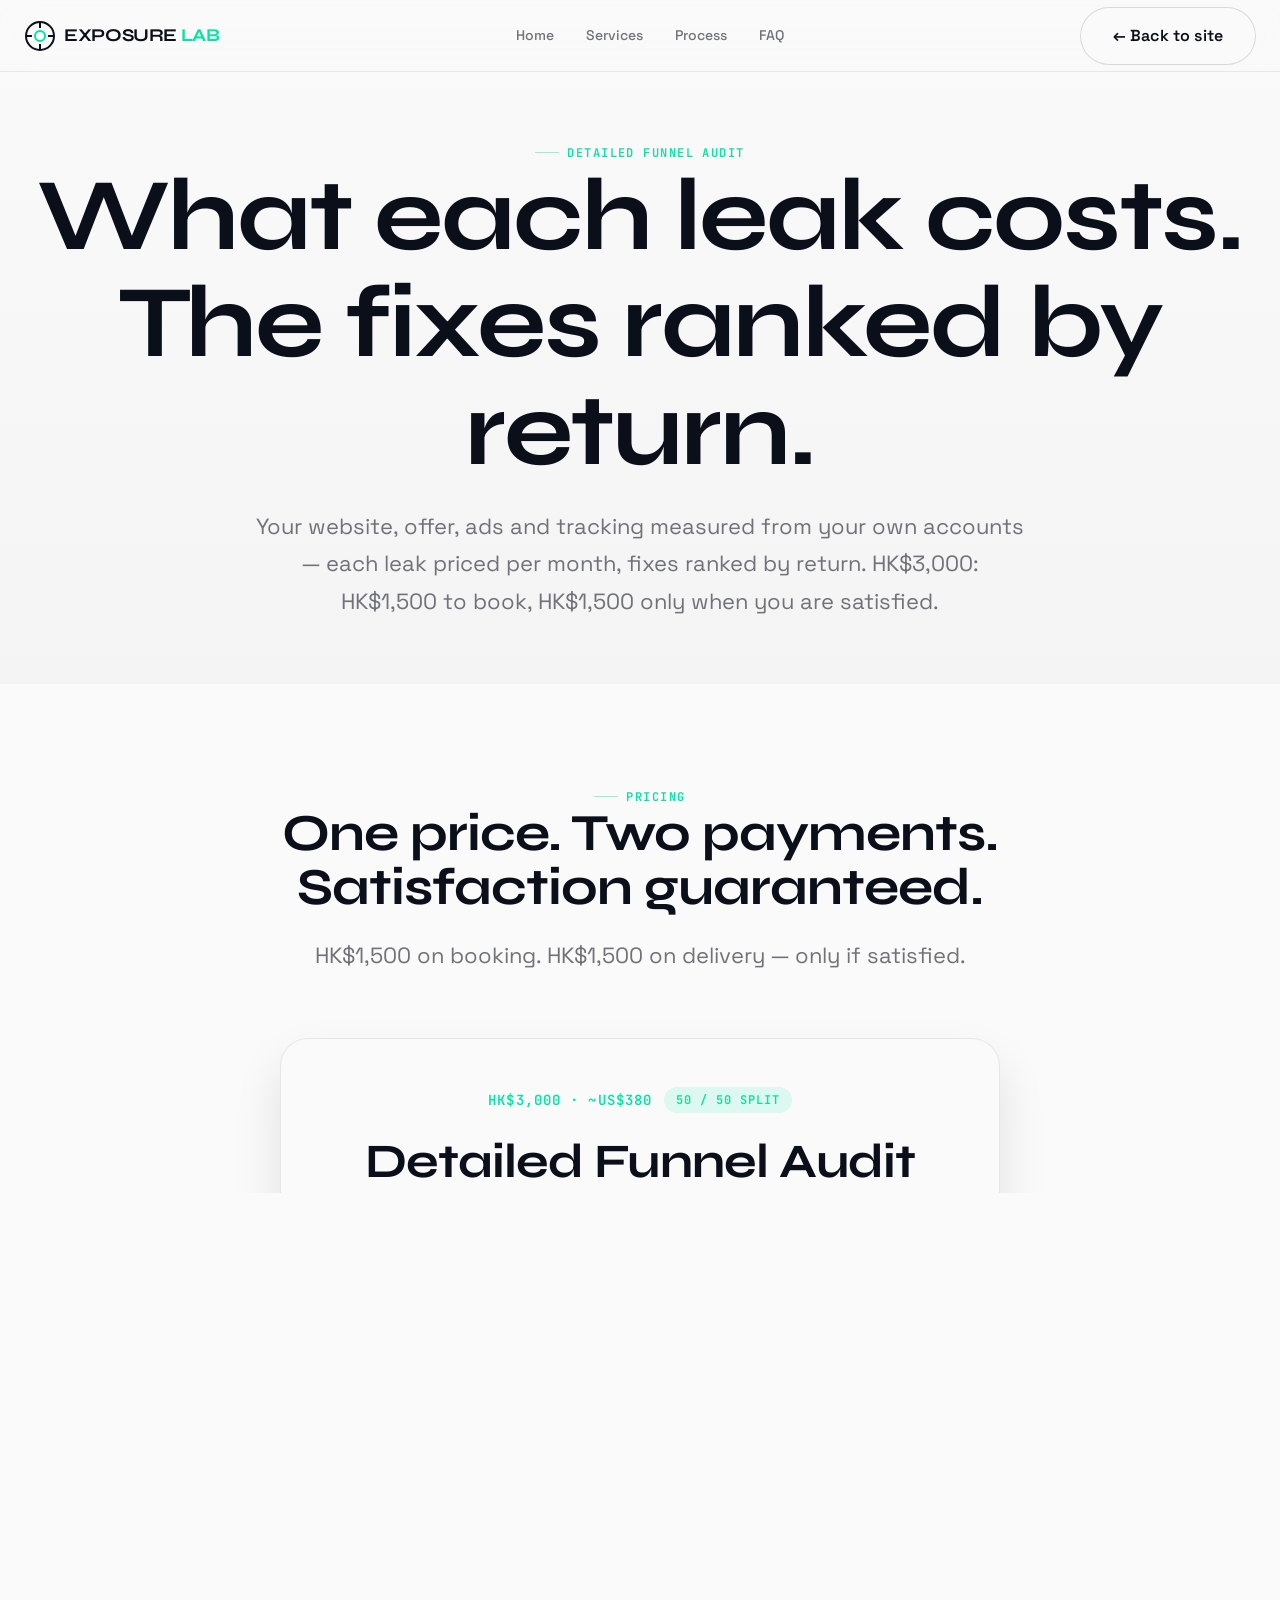
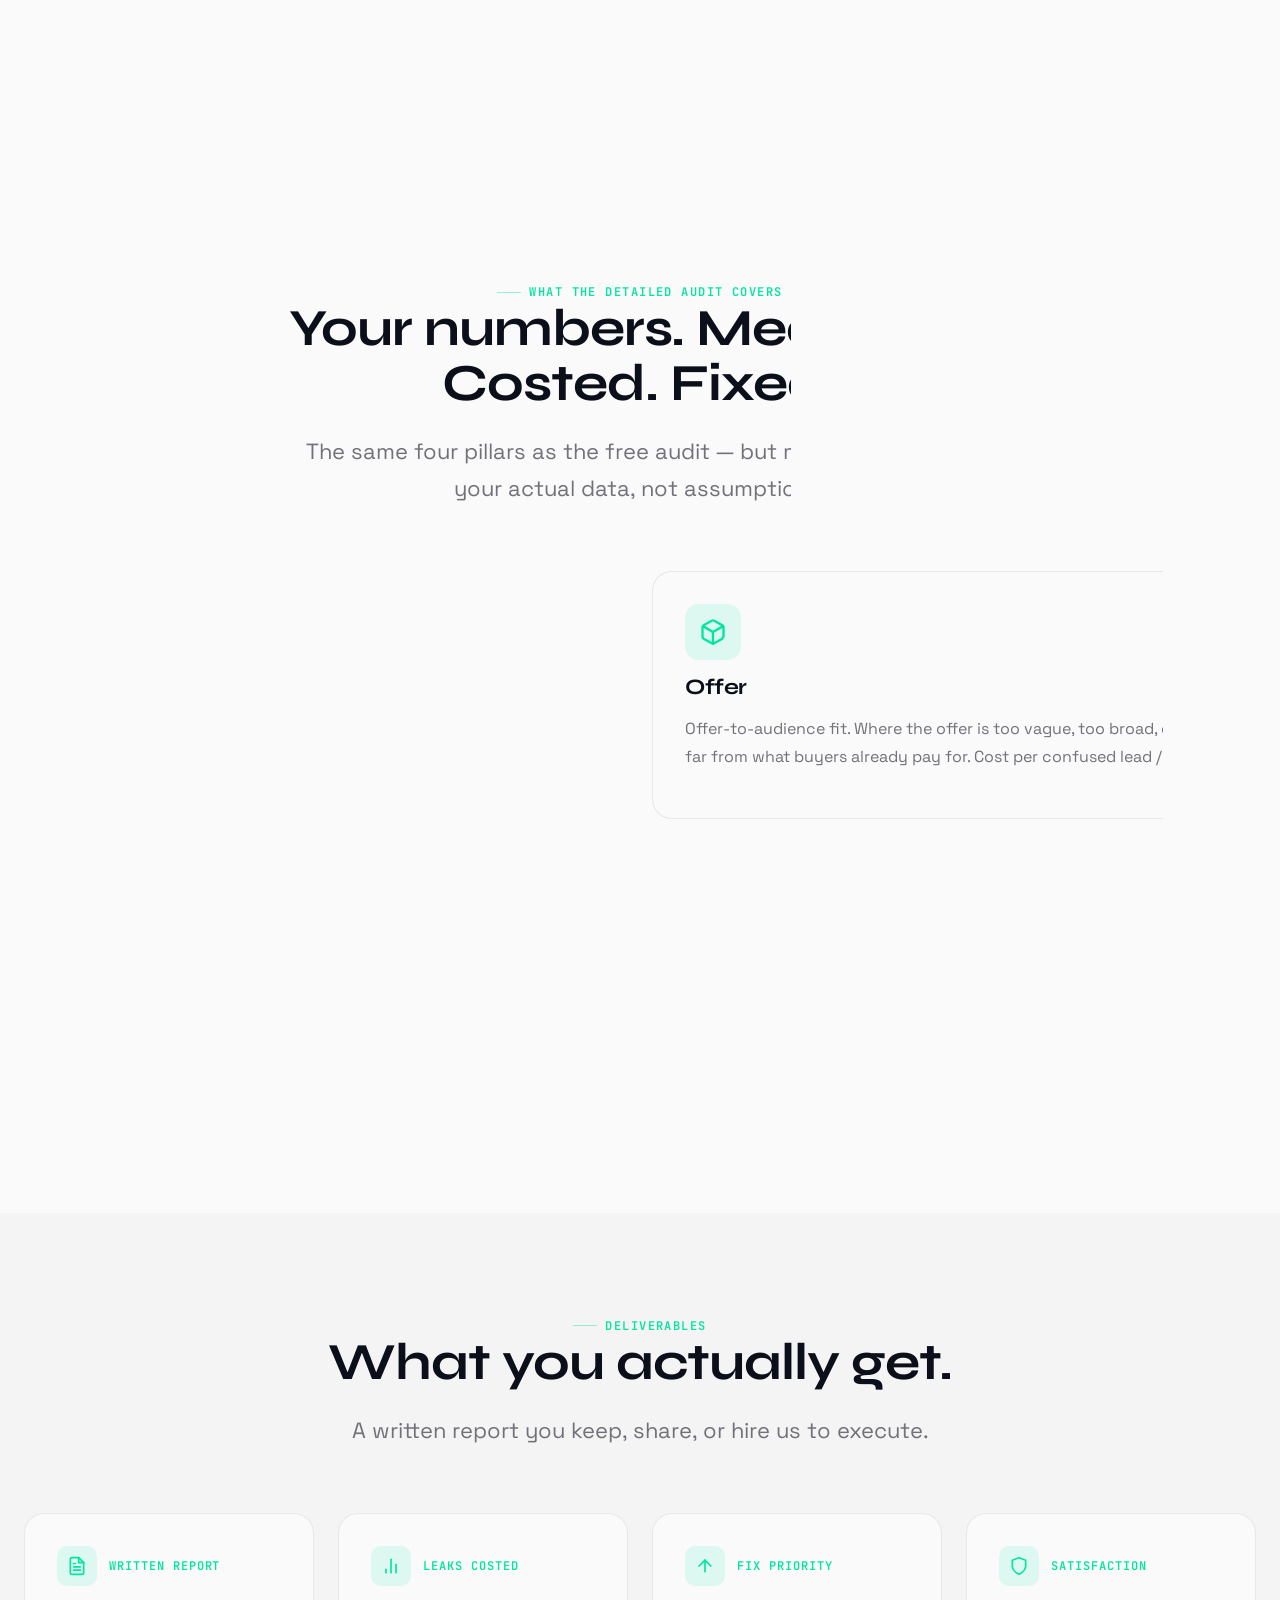
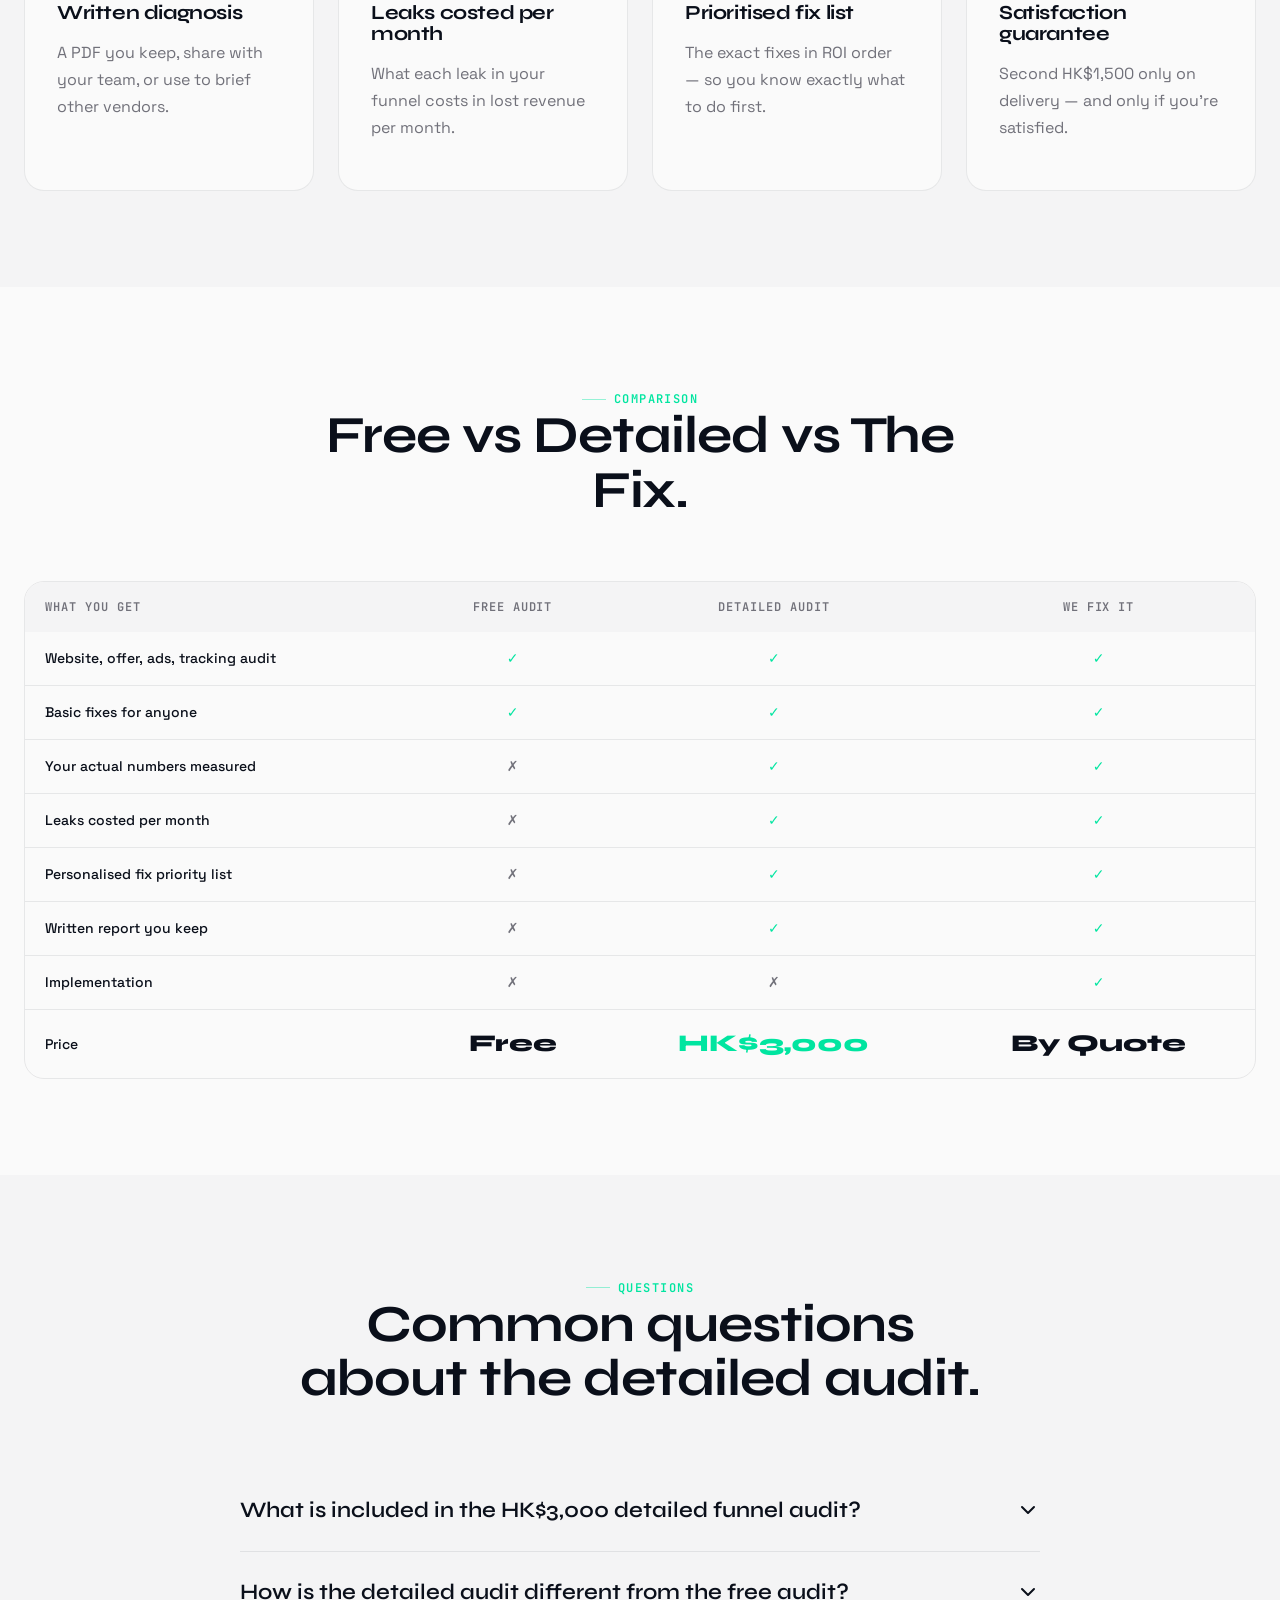
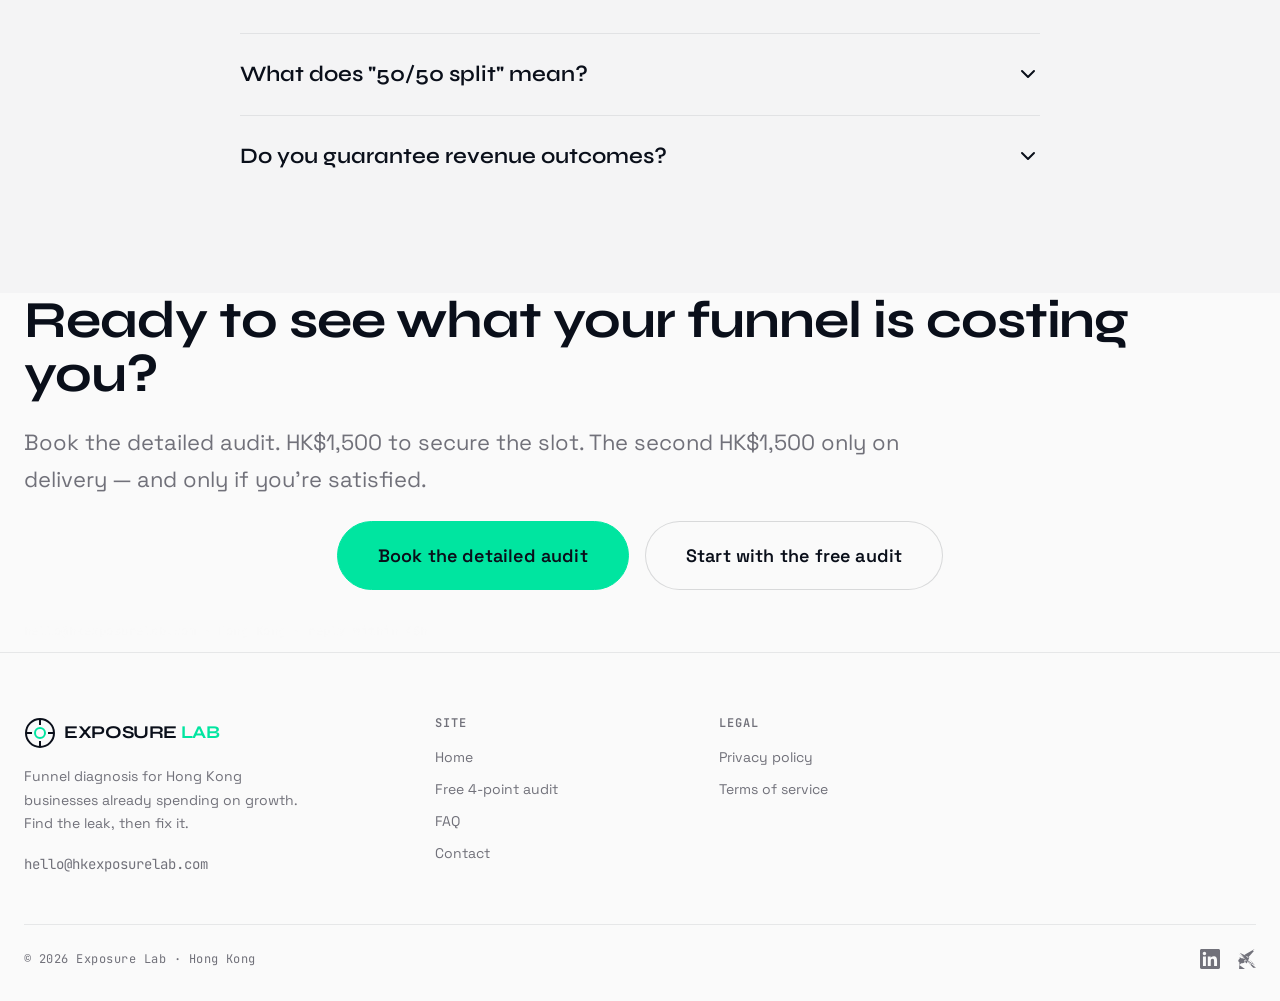
==== commit 2a5c2893: "Redesign: professional taste-skill inspired design system" ====
--- a/detailed-audit.html
+++ b/detailed-audit.html
@@ -3,465 +3,435 @@
 <head>
 <meta charset="UTF-8">
 <meta name="viewport" content="width=device-width, initial-scale=1.0, viewport-fit=cover">
+<meta name="theme-color" content="#0a0f1a">
 <title>Detailed Funnel Audit — HK$3,000 | Exposure Lab Hong Kong</title>
 <meta name="description" content="Detailed funnel audit for established Hong Kong businesses: your website, offer, ads and tracking measured from your own accounts — each leak priced per month, fixes ranked by return. HK$3,000: HK$1,500 to book, HK$1,500 only when you are satisfied.">
 <meta name="keywords" content="funnel audit Hong Kong, marketing audit HK, funnel analysis cost Hong Kong, conversion rate optimization, marketing consultant Hong Kong">
-<link rel="canonical" href="https://hkexposurelab.com/detailed-audit.html">
+<link rel="canonical" href="https://hkexposurelab.com/detailed-audit">
 <meta property="og:title" content="Detailed Funnel Audit — HK$3,000 | Exposure Lab">
 <meta property="og:description" content="What each leak in your funnel costs per month, and the fixes ranked by return. HK$1,500 to book, HK$1,500 only when you are satisfied.">
-<meta property="og:url" content="https://hkexposurelab.com/detailed-audit.html">
+<meta property="og:url" content="https://hkexposurelab.com/detailed-audit">
 <meta property="og:type" content="website">
 <meta property="og:site_name" content="Exposure Lab">
-<meta name="theme-color" content="#0e1330">
+<meta name="twitter:card" content="summary_large_image">
+<meta name="twitter:title" content="Detailed Funnel Audit — HK$3,000 | Exposure Lab">
+<meta name="twitter:description" content="What each leak in your funnel costs per month, and the fixes ranked by return. HK$1,500 to book, HK$1,500 only when you are satisfied.">
 <meta name="robots" content="index, follow, max-snippet:-1, max-image-preview:large">
-<!--
-  The paid step of the funnel (the upsell). Deliberately a DIFFERENT visual world from the
-  light site + the free-audit page — dark, centred, story-led — so it reads as its own offer.
-  Anatomy referenced from the studied funnel page event.monetise.com/lp-2-o (checked 2026-11-01):
-  sticky CTA bar -> centred promise -> spec numbers -> story -> what's inside (numbered rows) ->
-  free vs paid contrast -> "why does it cost money" -> payment framing -> objections -> close.
-  Every number below is Exposure Lab's own published price or process. No invented proof figures.
--->
+<script type="application/ld+json">
+{"@context":"https://schema.org","@type":"Service","name":"Detailed Funnel Audit","description":"Your website, offer, ads and tracking measured from your own accounts — each leak priced per month, fixes ranked by return. HK$3,000: HK$1,500 to book, HK$1,500 only when satisfied.","provider":{"@type":"Organization","name":"Exposure Lab","url":"https://hkexposurelab.com/"},"offers":{"@type":"Offer","price":"3000","priceCurrency":"HKD","availability":"https://schema.org/InStock"}}
+</script>
 <link rel="preconnect" href="https://fonts.googleapis.com">
 <link rel="preconnect" href="https://fonts.gstatic.com" crossorigin>
-<link href="https://fonts.googleapis.com/css2?family=IBM+Plex+Mono:wght@300;400;500;600&family=Archivo:wght@300;400;500;600;700;800&display=swap" rel="stylesheet">
+<link href="https://fonts.googleapis.com/css2?family=Space+Grotesk:wght@300;400;500;600;700&family=Syne:wght@400;500;600;700;800&family=JetBrains+Mono:wght@400;500;600&display=swap" rel="stylesheet">
 <style>
-:root{
-  --ink:#0e1330;--ink-2:#141b39;--ink-3:#1b2447;--line:rgba(255,255,255,.13);
-  --blue:#427fe0;--blue-50:#a0bff0;--blue-10:#ecf2fc;--red:#ff5254;--red-hover:#e8484a;
-  --white:#fff;--muted:rgba(255,255,255,.70);--faint:rgba(255,255,255,.46);
-  --font-sans:'Archivo','Helvetica Neue',sans-serif;--font-mono:'IBM Plex Mono','Courier New',monospace;
-  --s2:8px;--s3:12px;--s4:16px;--s5:20px;--s6:24px;--s8:32px;--s10:40px;--s12:48px;--s16:64px;--s20:80px;--s24:96px;
-  --r-md:12px;--r-lg:16px;--r-xl:20px;--r-2xl:28px;--r-pill:999px;--maxw:1080px;
+/* ═══════════════ DESIGN TOKENS ═══════════════ */
+:root {
+  --ink: #0a0f1a; --ink-2: #111827; --ink-3: #1f2937;
+  --paper: #fafafa; --paper-2: #f4f4f5;
+  --line: rgba(10,15,26,0.08); --line-strong: rgba(10,15,26,0.14);
+  --accent: #00e5a0; --accent-2: #00d494; --accent-dim: rgba(0,229,160,0.12); --accent-glow: rgba(0,229,160,0.28);
+  --warn: #ff6b35; --warn-dim: rgba(255,107,53,0.12);
+  --muted: #71717a; --muted-2: #a1a1aa; --text: #0a0f1a; --text-soft: #18181b;
+  --font-display: 'Syne', system-ui, sans-serif;
+  --font-ui: 'Space Grotesk', system-ui, sans-serif;
+  --font-mono: 'JetBrains Mono', ui-monospace, monospace;
+  --fs-xs: 12px; --fs-sm: 14px; --fs-base: 16px; --fs-lg: 18px;
+  --fs-xl: 22px; --fs-2xl: 28px; --fs-3xl: 36px; --fs-4xl: 52px;
+  --fs-5xl: 72px; --fs-6xl: clamp(64px, 8vw, 104px);
+  --lh-tight: 1.05; --lh-snug: 1.15; --lh-normal: 1.5; --lh-relaxed: 1.7;
+  --space-1: 4px; --space-2: 8px; --space-3: 12px; --space-4: 16px; --space-5: 20px;
+  --space-6: 24px; --space-8: 32px; --space-10: 40px; --space-12: 48px; --space-16: 64px; --space-20: 80px; --space-24: 96px; --space-32: 128px;
+  --r-sm: 6px; --r-md: 10px; --r-lg: 14px; --r-xl: 20px; --r-2xl: 28px; --r-pill: 9999px;
+  --shadow-sm: 0 1px 2px rgba(10,15,26,0.04); --shadow-md: 0 4px 12px rgba(10,15,26,0.06);
+  --shadow-lg: 0 12px 32px rgba(10,15,26,0.08); --shadow-xl: 0 24px 48px rgba(10,15,26,0.1);
+  --shadow-glow: 0 0 60px rgba(0,229,160,0.28);
+  --ease-out: cubic-bezier(0.16, 1, 0.3, 1); --ease-spring: cubic-bezier(0.34, 1.56, 0.64, 1);
+  --duration-fast: 150ms; --duration-base: 250ms; --duration-slow: 400ms;
+  --max-width: 1280px; --header-h: 72px;
 }
 *,*::before,*::after{box-sizing:border-box}
 html{-webkit-text-size-adjust:100%;scroll-behavior:smooth}
-body{margin:0;background:var(--ink);color:var(--white);font-family:var(--font-sans);
-  font-size:16px;line-height:1.6;-webkit-font-smoothing:antialiased}
-img,svg{max-width:100%;display:block}
-a{color:var(--blue-50);text-decoration:none}
-a:hover{color:#fff}
-h1,h2,h3{margin:0;font-weight:800;letter-spacing:-.02em;line-height:1.12;color:#fff}
-p{margin:0 0 var(--s4)}p:last-child{margin-bottom:0}
-.wrap{width:100%;max-width:var(--maxw);margin:0 auto;padding:0 var(--s6)}
-@media(max-width:640px){.wrap{padding:0 var(--s5)}}
-.eyebrow{font-family:var(--font-mono);font-size:12.5px;font-weight:500;letter-spacing:.16em;text-transform:uppercase;
-  color:var(--blue-50);display:block;margin-bottom:var(--s5)}
-.h1{font-size:clamp(34px,5.6vw,62px);line-height:1.04}
-.h2{font-size:clamp(27px,3.8vw,42px)}
-.lede{font-size:18px;line-height:1.65;color:var(--muted);max-width:64ch}
-.btn{display:inline-flex;align-items:center;justify-content:center;gap:var(--s2);font-family:var(--font-sans);
-  font-size:17px;font-weight:700;padding:17px 32px;border-radius:var(--r-pill);border:1.5px solid transparent;
-  cursor:pointer;transition:all .18s ease;white-space:nowrap;text-align:center}
-.btn-primary{background:var(--red);color:#fff}
-.btn-primary:hover{background:var(--red-hover);color:#fff;transform:translateY(-1px)}
-.btn-ghost{background:transparent;color:#fff;border-color:rgba(255,255,255,.34)}
-.btn-ghost:hover{border-color:#fff;color:#fff}
-.brand{display:flex;align-items:center;gap:10px;font-weight:800;font-size:16px;letter-spacing:-.02em;
-  text-transform:uppercase;color:#fff}
-.brand .lab{color:var(--blue-50)}
-.sr-only{position:absolute;width:1px;height:1px;padding:0;margin:-1px;overflow:hidden;clip:rect(0,0,0,0);white-space:nowrap;border:0}
-
-/* sticky CTA bar (no countdown — no invented deadline) */
-.bar{position:sticky;top:0;z-index:60;background:rgba(14,19,48,.9);backdrop-filter:saturate(160%) blur(12px);
-  border-bottom:1px solid var(--line)}
-.bar-in{display:flex;align-items:center;justify-content:space-between;gap:var(--s4);min-height:68px}
-.bar-mid{font-family:var(--font-mono);font-size:12.5px;letter-spacing:.08em;text-transform:uppercase;color:var(--muted);margin:0}
-.bar .btn{padding:11px 20px;font-size:15px}
-
-/* hero: centred, story-first — deliberately not the light site's two-column hero */
-.hero{padding:var(--s20) 0 var(--s16);text-align:center;background:
-  radial-gradient(760px 420px at 50% -10%, rgba(66,127,224,.22), transparent 70%), var(--ink)}
-.hero .lede{margin:var(--s6) auto 0}
-.price-block{margin:var(--s12) auto 0;max-width:760px;border:1px solid var(--line);border-radius:var(--r-2xl);
-  background:linear-gradient(180deg, rgba(255,255,255,.05), rgba(255,255,255,.01));overflow:hidden}
-.price-top{padding:var(--s10) var(--s8)}
-.price-big{font-size:clamp(46px,9vw,84px);font-weight:800;letter-spacing:-.04em;line-height:1}
-.price-usd{font-family:var(--font-mono);font-size:13px;letter-spacing:.1em;text-transform:uppercase;color:var(--faint);margin-top:var(--s3)}
-.split{display:grid;grid-template-columns:1fr 1fr;border-top:1px solid var(--line)}
-.split > div{padding:var(--s6) var(--s8);text-align:left}
-.split > div + div{border-left:1px solid var(--line);background:rgba(255,82,84,.07)}
-.split .k{font-family:var(--font-mono);font-size:11.5px;letter-spacing:.12em;text-transform:uppercase;color:var(--blue-50)}
-.split .v{font-size:26px;font-weight:800;letter-spacing:-.02em;margin-top:6px}
-.split .n{font-size:14px;color:var(--muted);margin-top:4px}
-@media(max-width:640px){.split{grid-template-columns:1fr}.split > div + div{border-left:none;border-top:1px solid var(--line)}}
-.hero-ctas{display:flex;gap:var(--s3);justify-content:center;flex-wrap:wrap;margin-top:var(--s8)}
-.hero-note{margin-top:var(--s5);font-family:var(--font-mono);font-size:12.5px;letter-spacing:.06em;color:var(--faint)}
-
-/* spec numbers: our own published figures, stated plainly */
-.specs{display:grid;grid-template-columns:repeat(4,1fr);gap:var(--s5);margin:var(--s16) auto 0;max-width:900px;text-align:left}
-@media(max-width:760px){.specs{grid-template-columns:repeat(2,1fr)}}
-.spec{border-top:1px solid var(--line);padding-top:var(--s4)}
-.spec .n{font-size:38px;font-weight:800;letter-spacing:-.03em;line-height:1}
-.spec .l{font-family:var(--font-mono);font-size:11.5px;letter-spacing:.1em;text-transform:uppercase;color:var(--faint);margin-top:var(--s2)}
-
-/* sections */
-.sec{padding:var(--s20) 0;border-top:1px solid var(--line)}
-.sec-head{max-width:760px}
-.sec-head .lede{margin-top:var(--s5)}
-
-/* story block with a blue rule */
-.story{border-left:3px solid var(--blue);padding:var(--s2) 0 var(--s2) var(--s6);max-width:820px}
-.story p{font-size:17.5px;color:var(--muted)}
-.story b{color:#fff}
-
-/* numbered rows (the "episodes" pattern, ours: what is inside) */
-.rows{border-top:1px solid var(--line);margin-top:var(--s10)}
-.row{display:grid;grid-template-columns:72px 1fr 1.4fr;gap:var(--s6);padding:var(--s8) 0;border-bottom:1px solid var(--line);align-items:start}
-@media(max-width:760px){.row{grid-template-columns:52px 1fr;gap:var(--s4)}.row .desc{grid-column:2}}
-.row .num{font-family:var(--font-mono);font-size:13px;letter-spacing:.12em;color:var(--blue-50);padding-top:6px}
-.row h3{font-size:21px;font-weight:700}
-.row .desc{color:var(--muted);font-size:15.5px}
-
-/* free vs detailed — two dark columns */
-.compare{display:grid;grid-template-columns:1fr 1fr;gap:var(--s5);margin-top:var(--s10)}
-@media(max-width:800px){.compare{grid-template-columns:1fr}}
-.col{border:1px solid var(--line);border-radius:var(--r-xl);padding:var(--s8);background:rgba(255,255,255,.02)}
-.col.us{background:rgba(66,127,224,.10);border-color:rgba(66,127,224,.45)}
-.col .ct{font-family:var(--font-mono);font-size:12px;letter-spacing:.12em;text-transform:uppercase;color:var(--blue-50)}
-.col h3{font-size:22px;margin:var(--s3) 0 var(--s5)}
-.col ul{list-style:none;padding:0;margin:0;display:grid;gap:12px}
-.col li{display:flex;gap:10px;align-items:flex-start;font-size:15.5px;color:var(--muted)}
-.col .tick{color:var(--blue-50);font-weight:700;flex:0 0 auto}
-.col .dash{color:var(--faint);flex:0 0 auto}
-
-/* three cards */
-.grid3{display:grid;grid-template-columns:repeat(3,1fr);gap:var(--s5);margin-top:var(--s10)}
-@media(max-width:900px){.grid3{grid-template-columns:1fr}}
-.card{border:1px solid var(--line);border-radius:var(--r-lg);padding:var(--s6);background:rgba(255,255,255,.02)}
-.card .line{font-family:var(--font-mono);font-size:11.5px;letter-spacing:.12em;text-transform:uppercase;color:var(--blue-50)}
-.card h3{margin:var(--s3) 0 var(--s2);font-size:19px}
-.card p{color:var(--muted);font-size:15px}
-
-/* the payment highlight — the loudest element on the page */
-.pay-band{margin-top:var(--s12);border:1px solid rgba(255,82,84,.5);border-left:5px solid var(--red);
-  border-radius:var(--r-lg);background:rgba(255,82,84,.08);padding:var(--s8)}
-.pay-band .k{font-family:var(--font-mono);font-size:12px;letter-spacing:.14em;text-transform:uppercase;color:#ffd7d8}
-.pay-band h3{font-size:clamp(24px,3.4vw,36px);margin:var(--s3) 0 var(--s4)}
-.pay-band p{color:var(--muted);font-size:16.5px}
-.pay-grid{display:grid;grid-template-columns:1fr 1fr;gap:var(--s5);margin-top:var(--s6)}
-@media(max-width:640px){.pay-grid{grid-template-columns:1fr}}
-.pay-grid .v{font-size:30px;font-weight:800;letter-spacing:-.02em}
-.pay-grid .n{color:var(--faint);font-family:var(--font-mono);font-size:12px;letter-spacing:.08em;text-transform:uppercase;margin-top:2px}
-
-/* objections */
-.faq{margin-top:var(--s10);border-top:1px solid var(--line)}
-.faq details{border-bottom:1px solid var(--line)}
-.faq summary{list-style:none;cursor:pointer;padding:var(--s6) 0;display:flex;justify-content:space-between;gap:var(--s6);
-  font-size:18px;font-weight:700;color:#fff}
-.faq summary::-webkit-details-marker{display:none}
-.faq summary::after{content:"+";font-family:var(--font-mono);font-size:22px;color:var(--blue-50);line-height:1}
-.faq details[open] summary::after{content:"–"}
-.faq .ans{padding:0 0 var(--s6);color:var(--muted);font-size:15.5px;max-width:78ch}
-
-/* close + footer */
-.close{padding:var(--s24) 0;text-align:center;background:
-  radial-gradient(700px 380px at 50% 120%, rgba(66,127,224,.20), transparent 70%), var(--ink-2);border-top:1px solid var(--line)}
-.close h2{max-width:22ch;margin:0 auto var(--s5);font-size:clamp(30px,4.6vw,52px)}
-.close p{color:var(--muted);max-width:58ch;margin:0 auto var(--s8)}
-.close .ctas{display:flex;gap:var(--s3);justify-content:center;flex-wrap:wrap}
-.close .note{margin-top:var(--s8);font-family:var(--font-mono);font-size:12.5px;letter-spacing:.05em;color:var(--faint)}
-footer{background:var(--ink-2);border-top:1px solid var(--line);padding:var(--s12) 0 var(--s8)}
-.ftr-grid{display:grid;grid-template-columns:1.4fr 1fr 1fr;gap:var(--s10)}
-@media(max-width:800px){.ftr-grid{grid-template-columns:1fr;gap:var(--s8)}}
-footer h4{font-family:var(--font-mono);font-size:12px;letter-spacing:.1em;text-transform:uppercase;color:var(--faint);margin:0 0 var(--s4)}
-footer ul{list-style:none;padding:0;margin:0}
-footer li{margin-bottom:10px}
-footer a{color:var(--muted);font-size:15px}
-footer a:hover{color:#fff}
-.ftr-bot{margin-top:var(--s12);padding-top:var(--s5);border-top:1px solid var(--line);display:flex;
-  justify-content:space-between;gap:var(--s4);flex-wrap:wrap;font-family:var(--font-mono);font-size:12px;color:var(--faint)}
-
-@media(max-width:560px){
-  .bar-in{min-height:60px;gap:var(--s2);padding-block:9px}
-  .bar-mid{display:none}
-  .bar .btn{padding:12px 16px;font-size:14px}
-  .hero{padding:var(--s10) 0 var(--s12)}
-  .sec{padding:var(--s16) 0}
-  .close{padding:var(--s16) 0}
-  .hero-ctas,.close .ctas{flex-direction:column;align-items:stretch}
-  .hero-ctas .btn,.close .ctas .btn{width:100%}
-  .price-top{padding:var(--s8) var(--s6)}
-  .split > div{padding:var(--s5) var(--s6)}
-  .pay-band{padding:var(--s6)}
-}
+@media(prefers-reduced-motion:reduce){html{scroll-behavior:auto}*, *::before, *::after{animation-duration:0.01ms!important;transition-duration:0.01ms!important}}
+body{margin:0;background:var(--paper);color:var(--text);font-family:var(--font-ui);font-size:var(--fs-base);line-height:var(--lh-normal);font-weight:400;-webkit-font-smoothing:antialiased;-moz-osx-font-smoothing:grayscale;text-rendering:optimizeLegibility}
+img,svg,video{max-width:100%;display:block;height:auto}
+a{color:inherit;text-decoration:none;transition:color var(--duration-fast) var(--ease-out)}
+:focus-visible{outline:2px solid var(--accent);outline-offset:3px;border-radius:var(--r-sm)}
+::selection{background:var(--accent);color:var(--ink)}
+*,*::before,*::after{box-sizing:border-box}
+h1,h2,h3,h4,h5,h6{margin:0;font-family:var(--font-display);font-weight:700;line-height:var(--lh-tight);letter-spacing:-0.02em;color:var(--text)}
+h1{font-size:var(--fs-6xl)}h2{font-size:var(--fs-4xl)}h3{font-size:var(--fs-3xl)}h4{font-size:var(--fs-2xl)}h5{font-size:var(--fs-xl)}h6{font-size:var(--fs-lg)}
+.eyebrow{display:inline-flex;align-items:center;gap:var(--space-2);font-family:var(--font-mono);font-size:var(--fs-xs);font-weight:600;letter-spacing:0.12em;text-transform:uppercase;color:var(--accent)}
+.eyebrow::before{content:"";width:24px;height:1px;background:currentColor;opacity:0.4}
+.lead{font-size:var(--fs-xl);line-height:var(--lh-relaxed);color:var(--muted);max-width:65ch}
+.body{color:var(--muted)}.mono{font-family:var(--font-mono);font-size:var(--fs-sm)}
+.caption{font-family:var(--font-mono);font-size:var(--fs-xs);color:var(--muted);letter-spacing:0.06em;text-transform:uppercase}
+.btn{display:inline-flex;align-items:center;justify-content:center;gap:var(--space-3);font-family:var(--font-ui);font-size:var(--fs-base);font-weight:600;letter-spacing:0.01em;padding:var(--space-4) var(--space-8);border-radius:var(--r-pill);border:1px solid transparent;cursor:pointer;transition:all var(--duration-base) var(--ease-out);white-space:nowrap;position:relative;overflow:hidden}
+.btn::before{content:"";position:absolute;inset:0;background:currentColor;opacity:0;transition:opacity var(--duration-fast) var(--ease-out)}
+.btn:active::before{opacity:0.08}
+.btn-primary{background:var(--ink);color:var(--paper);border-color:var(--ink)}
+.btn-primary:hover{background:var(--ink-2);transform:translateY(-1px);box-shadow:0 12px 32px rgba(10,15,26,0.08)}
+.btn-primary:focus-visible{box-shadow:0 0 0 3px var(--accent-dim)}
+.btn-secondary{background:var(--paper);color:var(--text);border-color:var(--line-strong)}
+.btn-secondary:hover{background:var(--paper-2);border-color:var(--text);transform:translateY(-1px);box-shadow:0 4px 12px rgba(10,15,26,0.06)}
+.btn-accent{background:var(--accent);color:var(--ink);border-color:var(--accent)}
+.btn-accent:hover{background:var(--accent-2);transform:translateY(-1px);box-shadow:0 0 60px rgba(0,229,160,0.28)}
+.btn-accent:focus-visible{box-shadow:0 0 0 3px var(--accent-dim)}
+.btn-ghost{background:transparent;color:var(--text);border-color:transparent}
+.btn-ghost:hover{background:var(--line)}
+.btn-lg{padding:var(--space-5) var(--space-10);font-size:var(--fs-lg)}
+.btn-sm{padding:var(--space-2) var(--space-5);font-size:var(--fs-sm)}
+.btn .arrow{display:inline-flex;transition:transform var(--duration-fast) var(--ease-spring)}
+.btn:hover .arrow{transform:translateX(4px)}
+.btn:disabled{opacity:0.45;cursor:not-allowed;transform:none!important}
+.container{width:100%;max-width:var(--max-width);margin:0 auto;padding:0 var(--space-6)}
+@media(max-width:640px){.container{padding:0 var(--space-4)}}
+.section{padding:var(--space-24) 0;position:relative}
+.section-header{text-align:center;max-width:720px;margin:0 auto var(--space-16)}
+.section-header.left{text-align:left;margin-left:0;margin-right:auto}
+.header{position:fixed;top:0;left:0;right:0;height:var(--header-h);z-index:100;background:rgba(250,250,250,0.84);backdrop-filter:saturate(180%) blur(16px);border-bottom:1px solid var(--line);transition:background var(--duration-base) var(--ease-out),border-color var(--duration-base) var(--ease-out)}
+.header.scrolled{background:rgba(250,250,250,0.96);border-color:var(--line-strong)}
+.header-inner{display:flex;align-items:center;justify-content:space-between;gap:var(--space-6);height:100%;max-width:var(--max-width);margin:0 auto;padding:0 var(--space-6)}
+.brand{display:flex;align-items:center;gap:var(--space-2);font-family:var(--font-display);font-size:var(--fs-lg);font-weight:700;letter-spacing:-0.02em;color:var(--ink);text-transform:uppercase}
+.brand-mark{width:32px;height:32px;flex-shrink:0}
+.brand-accent{color:var(--accent)}
+.nav{display:flex;align-items:center;gap:var(--space-2)}
+.nav-link{font-size:var(--fs-sm);font-weight:500;color:var(--muted);padding:var(--space-2) var(--space-3);border-radius:var(--r-md);transition:all var(--duration-fast) var(--ease-out)}
+.nav-link:hover{color:var(--text);background:var(--line)}
+.header-cta{display:flex;align-items:center;gap:var(--space-3)}
+.mobile-menu-btn{display:none}
+@media(max-width:900px){.nav{display:none}.header-cta .btn-secondary{display:none}.mobile-menu-btn{display:inline-flex;align-items:center;justify-content:center;width:40px;height:40px;border-radius:var(--r-md);background:transparent;border:1px solid var(--line-strong);cursor:pointer}}
+.page-hero{padding:calc(var(--header-h) + var(--space-16)) 0 var(--space-16);text-align:center;background:linear-gradient(180deg,var(--paper) 0%,var(--paper-2) 100%)}
+.page-hero h1{max-width:22ch;margin:0 auto var(--space-6)}
+.page-hero .lead{max-width:55ch;margin:0 auto}
+.btn{display:inline-flex;align-items:center;justify-content:center;gap:var(--space-3);font-family:var(--font-ui);font-size:var(--fs-base);font-weight:600;letter-spacing:0.01em;padding:var(--space-4) var(--space-8);border-radius:var(--r-pill);border:1px solid transparent;cursor:pointer;transition:all var(--duration-base) var(--ease-out);white-space:nowrap;position:relative;overflow:hidden}
+.btn::before{content:"";position:absolute;inset:0;background:currentColor;opacity:0;transition:opacity var(--duration-fast) var(--ease-out)}
+.btn:active::before{opacity:0.08}
+.btn-primary{background:var(--ink);color:var(--paper);border-color:var(--ink)}
+.btn-primary:hover{background:var(--ink-2);transform:translateY(-1px);box-shadow:0 12px 32px rgba(10,15,26,0.08)}
+.btn-primary:focus-visible{box-shadow:0 0 0 3px var(--accent-dim)}
+.btn-secondary{background:var(--paper);color:var(--text);border-color:var(--line-strong)}
+.btn-secondary:hover{background:var(--paper-2);border-color:var(--text);transform:translateY(-1px);box-shadow:0 4px 12px rgba(10,15,26,0.06)}
+.btn-accent{background:var(--accent);color:var(--ink);border-color:var(--accent)}
+.btn-accent:hover{background:var(--accent-2);transform:translateY(-1px);box-shadow:0 0 60px rgba(0,229,160,0.28)}
+.btn-accent:focus-visible{box-shadow:0 0 0 3px var(--accent-dim)}
+.btn-ghost{background:transparent;color:var(--text);border-color:transparent}
+.btn-ghost:hover{background:var(--line)}
+.btn-lg{padding:var(--space-5) var(--space-10);font-size:var(--fs-lg)}
+.btn-sm{padding:var(--space-2) var(--space-5);font-size:var(--fs-sm)}
+.btn .arrow{display:inline-flex;transition:transform var(--duration-fast) var(--ease-spring)}
+.btn:hover .arrow{transform:translateX(4px)}
+.btn:disabled{opacity:0.45;cursor:not-allowed;transform:none!important}
+.container{width:100%;max-width:var(--max-width);margin:0 auto;padding:0 var(--space-6)}
+@media(max-width:640px){.container{padding:0 var(--space-4)}}
+.section{padding:var(--space-24) 0;position:relative}
+.section-header{text-align:center;max-width:720px;margin:0 auto var(--space-16)}
+.section-header.left{text-align:left;margin-left:0;margin-right:auto}
+.header{position:fixed;top:0;left:0;right:0;height:var(--header-h);z-index:100;background:rgba(250,250,250,0.84);backdrop-filter:saturate(180%) blur(16px);border-bottom:1px solid var(--line);transition:background var(--duration-base) var(--ease-out),border-color var(--duration-base) var(--ease-out)}
+.header.scrolled{background:rgba(250,250,250,0.96);border-color:var(--line-strong)}
+.header-inner{display:flex;align-items:center;justify-content:space-between;gap:var(--space-6);height:100%;max-width:var(--max-width);margin:0 auto;padding:0 var(--space-6)}
+.brand{display:flex;align-items:center;gap:var(--space-2);font-family:var(--font-display);font-size:var(--fs-lg);font-weight:700;letter-spacing:-0.02em;color:var(--ink);text-transform:uppercase}
+.brand-mark{width:32px;height:32px;flex-shrink:0}
+.brand-accent{color:var(--accent)}
+.nav{display:flex;align-items:center;gap:var(--space-2)}
+.nav-link{font-size:var(--fs-sm);font-weight:500;color:var(--muted);padding:var(--space-2) var(--space-3);border-radius:var(--r-md);transition:all var(--duration-fast) var(--ease-out)}
+.nav-link:hover{color:var(--text);background:var(--line)}
+.header-cta{display:flex;align-items:center;gap:var(--space-3)}
+.mobile-menu-btn{display:none}
+@media(max-width:900px){.nav{display:none}.header-cta .btn-secondary{display:none}.mobile-menu-btn{display:inline-flex;align-items:center;justify-content:center;width:40px;height:40px;border-radius:var(--r-md);background:transparent;border:1px solid var(--line-strong);cursor:pointer}}
+.page-hero{padding:calc(var(--header-h) + var(--space-16)) 0 var(--space-16);text-align:center;background:linear-gradient(180deg,var(--paper) 0%,var(--paper-2) 100%)}
+.page-hero h1{max-width:22ch;margin:0 auto var(--space-6)}
+.page-hero .lead{max-width:55ch;margin:0 auto}
+.cta-buttons{display:flex;flex-wrap:wrap;gap:var(--space-4);justify-content:center}
+.cta-note{margin-top:var(--space-8);font-family:var(--font-mono);font-size:var(--fs-xs);letter-spacing:0.04em;color:rgba(250,250,250,0.35)}
+.footer{background:var(--paper);border-top:1px solid var(--line);padding:var(--space-16) 0 var(--space-8)}
+.footer-grid{display:grid;grid-template-columns:1.5fr 1fr 1fr 1fr;gap:var(--space-8);margin-bottom:var(--space-12)}
+@media(max-width:768px){.footer-grid{grid-template-columns:1fr 1fr;gap:var(--space-6)}}
+@media(max-width:480px){.footer-grid{grid-template-columns:1fr}}
+.footer-brand{max-width:280px}
+.footer-brand .brand{margin-bottom:var(--space-4);color:var(--ink)}
+.footer-brand p{font-size:var(--fs-sm);color:var(--muted);line-height:var(--lh-relaxed);margin-bottom:var(--space-4)}
+.footer-brand .contact-email{font-family:var(--font-mono);font-size:var(--fs-sm);color:var(--muted)}
+.footer-title{font-family:var(--font-mono);font-size:var(--fs-xs);font-weight:600;letter-spacing:0.08em;text-transform:uppercase;color:var(--muted);margin-bottom:var(--space-4)}
+.footer-links{list-style:none;padding:0;margin:0;display:grid;gap:var(--space-2)}
+.footer-links a{font-size:var(--fs-sm);color:var(--muted);transition:color var(--duration-fast) var(--ease-out)}
+.footer-links a:hover{color:var(--accent)}
+.footer-bottom{display:flex;flex-wrap:wrap;justify-content:space-between;align-items:center;gap:var(--space-4);padding-top:var(--space-6);border-top:1px solid var(--line);font-family:var(--font-mono);font-size:var(--fs-xs);letter-spacing:0.04em;color:var(--muted)}
+.footer-social{display:flex;gap:var(--space-4)}
+.footer-social a{color:var(--muted);transition:color var(--duration-fast) var(--ease-out)}
+.footer-social a:hover{color:var(--accent)}
+@keyframes fadeIn{from{opacity:0;transform:translateY(-8px)}to{opacity:1;transform:translateY(0)}}
+@keyframes slideUp{from{opacity:0;transform:translateY(24px)}to{opacity:1;transform:translateY(0)}}
+.animate-in{animation:slideUp var(--duration-slow) var(--ease-out) forwards;opacity:0}
+.delay-1{animation-delay:100ms}.delay-2{animation-delay:200ms}.delay-3{animation-delay:300ms}.delay-4{animation-delay:400ms}.delay-5{animation-delay:500ms}
+@media(prefers-reduced-motion:reduce){.animate-in{animation:none;opacity:1}*,*::before,*::after{animation-duration:0.01ms!important;transition-duration:0.01ms!important}}
+::-webkit-scrollbar{width:8px;height:8px}::-webkit-scrollbar-track{background:transparent}::-webkit-scrollbar-thumb{background:var(--line-strong);border-radius:4px}::-webkit-scrollbar-thumb:hover{background:var(--muted)}
+@media(prefers-reduced-motion:reduce){*, *::before, *::after{animation-duration:0.01ms!important;transition-duration:0.01ms!important}}
 </style>
 </head>
 <body>
 
-<!-- sticky CTA, no countdown -->
-<div class="bar">
-  <div class="wrap bar-in">
-    <a href="index.html" class="brand">
-      <svg width="20" height="20" viewBox="0 0 28 28" fill="none" aria-hidden="true">
-        <circle cx="14" cy="14" r="12" stroke="#a0bff0" stroke-width="1.6"/>
-        <circle cx="14" cy="14" r="4" stroke="#ff5254" stroke-width="1.6"/>
-        <line x1="14" y1="0" x2="14" y2="7" stroke="#a0bff0" stroke-width="1.6"/>
-        <line x1="14" y1="21" x2="14" y2="28" stroke="#a0bff0" stroke-width="1.6"/>
-        <line x1="0" y1="14" x2="7" y2="14" stroke="#a0bff0" stroke-width="1.6"/>
-        <line x1="21" y1="14" x2="28" y2="14" stroke="#a0bff0" stroke-width="1.6"/>
+<header class="header" id="header">
+  <div class="header-inner">
+    <a href="/" class="brand" aria-label="Exposure Lab — Home">
+      <svg class="brand-mark" viewBox="0 0 32 32" fill="none" aria-hidden="true">
+        <circle cx="16" cy="16" r="14" stroke="currentColor" stroke-width="2"/>
+        <circle cx="16" cy="16" r="5" stroke="var(--accent)" stroke-width="2"/>
+        <line x1="16" y1="2" x2="16" y2="8" stroke="currentColor" stroke-width="2"/>
+        <line x1="16" y1="24" x2="16" y2="30" stroke="currentColor" stroke-width="2"/>
+        <line x1="2" y1="16" x2="8" y2="16" stroke="currentColor" stroke-width="2"/>
+        <line x1="24" y1="16" x2="30" y2="16" stroke="currentColor" stroke-width="2"/>
       </svg>
-      Exposure<span class="lab">Lab</span>
+      <span>Exposure <span class="brand-accent">Lab</span></span>
     </a>
-    <p class="bar-mid">Detailed funnel audit · HK$3,000 · half now, half on delivery</p>
-    <a href="https://calendly.com/exposurelabshk/free-audit" class="btn btn-primary">Book the audit</a>
+    <nav class="nav" aria-label="Main navigation">
+      <a href="/" class="nav-link">Home</a>
+      <a href="/#services" class="nav-link">Services</a>
+      <a href="/#process" class="nav-link">Process</a>
+      <a href="/#faq" class="nav-link">FAQ</a>
+    </nav>
+    <div class="header-cta">
+      <a href="/" class="btn btn-secondary">← Back to site</a>
+    </div>
   </div>
-</div>
-
-<!-- hero -->
-<section class="hero" id="top">
-  <div class="wrap">
-    <span class="eyebrow">Step 2 · your free audit is done</span>
-    <h1 class="h1">The free audit showed you what is standard.<br>The detailed audit shows what it is costing you.</h1>
-    <p class="lede">Same four areas — website, offer, ads, tracking — but this time measured from your own
-    accounts. What each leak costs you per month, and the fixes in priority order. One written report,
-    yours to keep.</p>
-
-    <div class="price-block">
-      <div class="price-top">
-        <div class="price-big">HK$3,000</div>
-        <div class="price-usd">≈ USD 380 · two payments, not two products</div>
-      </div>
-      <div class="split">
-        <div>
-          <div class="k">To book · 50%</div>
-          <div class="v">HK$1,500</div>
-          <div class="n">So the work has a start date</div>
+</header>
+
+<main id="top">
+  <section class="page-hero" aria-labelledby="page-heading">
+    <div class="container">
+      <span class="eyebrow animate-in">Detailed funnel audit</span>
+      <h1 id="page-heading" class="animate-in">What each leak costs.<br>The fixes ranked by return.</h1>
+      <p class="lead animate-in delay-1">Your website, offer, ads and tracking measured from your own accounts — each leak priced per month, fixes ranked by return. HK$3,000: HK$1,500 to book, HK$1,500 only when you are satisfied.</p>
+    </div>
+  </section>
+
+  <section class="section" aria-labelledby="pricing-heading">
+    <div class="container">
+      <header class="section-header center animate-in">
+        <span class="eyebrow">Pricing</span>
+        <h2 id="pricing-heading">One price. Two payments. Satisfaction guaranteed.</h2>
+        <p class="lead">HK$1,500 on booking. HK$1,500 on delivery — only if satisfied.</p>
+      </header>
+
+      <div style="max-width:720px;margin:0 auto;">
+        <div style="background:var(--paper);border:1px solid var(--line);border-radius:28px;padding:48px;box-shadow:0 24px 48px rgba(10,15,26,0.1);text-align:center;">
+          <div style="display:flex;align-items:center;justify-content:center;gap:12px;margin-bottom:24px;">
+            <span style="font-family:var(--font-mono);font-size:14px;font-weight:600;letter-spacing:0.08em;text-transform:uppercase;color:var(--accent);">HK$3,000 · ~US$380</span>
+            <span style="background:var(--accent-dim);color:var(--accent);padding:4px 12px;border-radius:9999px;font-family:var(--font-mono);font-size:12px;font-weight:600;letter-spacing:0.08em;text-transform:uppercase;">50 / 50 split</span>
+          </div>
+          <h2 style="font-family:var(--font-display);font-size:48px;font-weight:700;margin-bottom:16px;">Detailed Funnel Audit</h2>
+          <p style="color:var(--muted);font-size:18px;line-height:1.7;margin-bottom:32px;max-width:55ch;margin-left:auto;margin-right:auto;">Your numbers measured. What each leak costs per month. The personalised fixes in priority order. Written report you keep.</p>
+          <div style="display:flex;flex-wrap:wrap;gap:16px;justify-content:center;margin-top:32px;">
+            <div style="flex:1;min-width:200px;padding:24px;background:var(--ink);color:var(--paper);border-radius:20px;text-align:left;">
+              <div style="font-family:var(--font-display);font-size:28px;font-weight:700;margin-bottom:8px;">On booking</div>
+              <div style="font-family:var(--font-display);font-size:42px;font-weight:800;color:var(--accent);">HK$1,500</div>
+            </div>
+            <div style="flex:1;min-width:200px;padding:24px;background:var(--ink);color:var(--paper);border-radius:20px;text-align:left;">
+              <div style="font-family:var(--font-display);font-size:28px;font-weight:700;margin-bottom:8px;">On delivery</div>
+              <div style="font-family:var(--font-display);font-size:42px;font-weight:800;color:var(--accent);">HK$1,500</div>
+              <div style="margin-top:8px;font-size:14px;color:rgba(250,250,250,0.6);">Only if satisfied</div>
+            </div>
+          </div>
+          <div style="margin-top:48px;padding-top:32px;border-top:1px solid var(--line);">
+            <p style="font-family:var(--font-mono);font-size:13px;letter-spacing:0.04em;color:var(--muted);">No retainer · No media budget cut · No AI calls · HK-based team · Reply within 48h</p>
+          </div>
         </div>
-        <div>
-          <div class="k">On delivery · 50%</div>
-          <div class="v">HK$1,500</div>
-          <div class="n">Only if you are satisfied with the report</div>
-        </div>
-      </div>
-    </div>
-
-    <div class="hero-ctas">
-      <a href="https://calendly.com/exposurelabshk/free-audit" class="btn btn-primary">Book the detailed audit</a>
-      <a href="mailto:hello@hkexposurelab.com?subject=Question%20about%20the%20detailed%20audit" class="btn btn-ghost">Email a question first</a>
-    </div>
-    <p class="hero-note">Written report within a week · we never take a cut of your ad budget</p>
-
-    <div class="specs">
-      <div class="spec"><div class="n">04</div><div class="l">Areas measured</div></div>
-      <div class="spec"><div class="n">01</div><div class="l">Written report</div></div>
-      <div class="spec"><div class="n">07</div><div class="l">Days to delivery</div></div>
-      <div class="spec"><div class="n">00</div><div class="l">Retainers required</div></div>
-    </div>
-  </div>
-</section>
-
-<!-- why this page exists -->
-<section class="sec">
-  <div class="wrap">
-    <div class="story">
-      <p><b>The free audit is the same for everyone on purpose.</b> Four areas, one page, the basic fixes —
-      it costs us nothing to produce at volume, and it tells you what is typically wrong.</p>
-      <p><b>This one is not standard.</b> We read your analytics and your ad accounts, price each leak in
-      your own numbers, and rank the fixes by what they return. That is a week of work, and it is why this
-      is the part you pay for. If the report does not earn its fee, you do not pay the balance.</p>
-    </div>
-  </div>
-</section>
-
-<!-- what is inside, as numbered rows -->
-<section class="sec">
-  <div class="wrap">
-    <div class="sec-head">
-      <span class="eyebrow">What is inside</span>
-      <h2 class="h2">Four measurements. One order of operations.</h2>
-    </div>
-    <div class="rows">
-      <div class="row">
-        <div class="num">01</div>
-        <h3>Each leak, costed</h3>
-        <div class="desc">Where your spend stops producing customers, priced in HK$ per month — not a list
-        of opinions about your website.</div>
-      </div>
-      <div class="row">
-        <div class="num">02</div>
-        <h3>The fix list, ranked</h3>
-        <div class="desc">Priority order by return, not by what is easiest. The one thing to change first is
-        named, and so is what to leave alone.</div>
-      </div>
-      <div class="row">
-        <div class="num">03</div>
-        <h3>Tracking and attribution set up</h3>
-        <div class="desc">So you can name the source of your last three customers. Without it, every
-        optimisation after it is guesswork.</div>
-      </div>
-      <div class="row">
-        <div class="num">04</div>
-        <h3>The written report</h3>
-        <div class="desc">Yours to keep and act on. Implement it yourself, hand it to your team, or take it
-        to another agency — no retainer, nothing to cancel.</div>
-      </div>
-    </div>
-  </div>
-</section>
-
-<!-- free vs detailed -->
-<section class="sec">
-  <div class="wrap">
-    <div class="sec-head">
-      <span class="eyebrow">Free audit vs detailed audit</span>
-      <h2 class="h2">Same four areas. Different depth.</h2>
-    </div>
-    <div class="compare">
-      <div class="col">
-        <div class="ct">Free 4-point audit</div>
-        <h3>What you already have</h3>
-        <ul>
-          <li><span class="dash">—</span> A standardised pass across the four areas</li>
-          <li><span class="dash">—</span> The basic fixes we would make to anyone with those findings</li>
-          <li><span class="dash">—</span> Delivered in writing within two days</li>
-          <li><span class="dash">—</span> No charge, and no pitch attached</li>
-        </ul>
-      </div>
-      <div class="col us">
-        <div class="ct">Detailed funnel audit · HK$3,000</div>
-        <h3>What this adds</h3>
-        <ul>
-          <li><span class="tick">✓</span> Your own numbers, measured from your accounts</li>
-          <li><span class="tick">✓</span> Each leak priced in HK$ per month</li>
-          <li><span class="tick">✓</span> Fix list ranked by what each fix returns</li>
-          <li><span class="tick">✓</span> Tracking and attribution set up</li>
-          <li><span class="tick">✓</span> A written report you keep, within a week</li>
-        </ul>
-      </div>
-    </div>
-  </div>
-</section>
-
-<!-- why it costs money -->
-<section class="sec">
-  <div class="wrap">
-    <div class="sec-head">
-      <span class="eyebrow">The obvious question</span>
-      <h2 class="h2">“If the free audit is free, why does this cost HK$3,000?”</h2>
-    </div>
-    <div class="grid3">
-      <div class="card">
-        <div class="line">Why the free part is free</div>
-        <h3>It is identical for everyone</h3>
-        <p>A standardised pass costs us nothing to produce at volume, and it proves we are worth the next
-        step. No pitch, no call required.</p>
-      </div>
-      <div class="card">
-        <div class="line">Why this part is not</div>
-        <h3>It is specific to your accounts</h3>
-        <p>Reading your analytics and ad accounts, pricing each leak and ranking the fixes is bespoke work —
-        roughly a week of it, written up so you can act on it.</p>
-      </div>
-      <div class="card">
-        <div class="line">Where our money comes from</div>
-        <h3>Published price, published split</h3>
-        <p>HK$3,000, half on booking and half on delivery. No retainer, no minimum term, and we never take a
-        cut of your ad budget or hold your media spend.</p>
-      </div>
-    </div>
-
-    <!-- the loudest element on the page: pay half first -->
-    <div class="pay-band">
-      <div class="k">The part that matters most</div>
-      <h3>You pay half to start. The other half only when you are satisfied.</h3>
-      <p>HK$1,500 gets the audit moving. The second HK$1,500 is due on delivery — after you have read the
-      report and decided it earned its fee. If it did not, you do not pay the balance.</p>
-      <div class="pay-grid">
-        <div><div class="v">HK$1,500</div><div class="n">Now · to book the audit</div></div>
-        <div><div class="v">HK$1,500</div><div class="n">Later · only if satisfied</div></div>
-      </div>
-    </div>
-  </div>
-</section>
-
-<!-- objections -->
-<section class="sec">
-  <div class="wrap">
-    <div class="sec-head">
-      <span class="eyebrow">Before you book</span>
-      <h2 class="h2">Three questions we get asked.</h2>
-    </div>
-    <div class="faq">
-      <details open>
-        <summary>What do you need from me to start?</summary>
-        <div class="ans">Read access to your analytics and your ad accounts. If they are not set up, that is
-        itself the first finding — and setting them up is part of the work, not an extra fee.</div>
-      </details>
-      <details>
-        <summary>Can I stop after the report?</summary>
-        <div class="ans">Yes. The report is yours whether or not you hire us to implement it. Implement it
-        yourself, hand it to your team, or take it to another agency. No retainer, no minimum term, nothing
-        to cancel.</div>
-      </details>
-      <details>
-        <summary>What will you not do?</summary>
-        <div class="ans">We will not promise revenue outcomes, we will not take a cut of your ad budget, we
-        will not hold your media spend, and we will not make outbound AI phone calls.</div>
-      </details>
-    </div>
-  </div>
-</section>
-
-<!-- close -->
-<section class="close">
-  <div class="wrap">
-    <span class="eyebrow">Detailed funnel audit · HK$3,000</span>
-    <h2>Find out what your funnel is costing you.</h2>
-    <p>HK$1,500 to book, HK$1,500 on delivery only if you are satisfied. Written report within a week, with
-    the fix list in priority order.</p>
-    <div class="ctas">
-      <a href="https://calendly.com/exposurelabshk/free-audit" class="btn btn-primary">Book the detailed audit</a>
-      <a href="free-audit.html" class="btn btn-ghost">Start with the free audit</a>
-    </div>
-    <p class="note">hello@hkexposurelab.com · Hong Kong · reply within 2 days</p>
-  </div>
-</section>
-
-<p class="sr-only">Exposure Lab runs detailed funnel audits for established Hong Kong businesses: website,
-offer, ads and tracking measured from your own accounts, each leak priced per month, the fixes ranked by
-return. HK$3,000 — HK$1,500 on booking and HK$1,500 on delivery, only if satisfied. Based in Hong Kong,
-serving established local businesses.</p>
-
-<footer>
-  <div class="wrap">
-    <div class="ftr-grid">
-      <div>
-        <a href="index.html" class="brand" style="margin-bottom:var(--s4)">
-          <svg width="20" height="20" viewBox="0 0 28 28" fill="none" aria-hidden="true">
-            <circle cx="14" cy="14" r="12" stroke="#a0bff0" stroke-width="1.6"/>
-            <circle cx="14" cy="14" r="4" stroke="#ff5254" stroke-width="1.6"/>
+      </div>
+    </div>
+  </section>
+
+  <section class="section" aria-labelledby="what-heading">
+    <div class="container">
+      <header class="section-header center animate-in">
+        <span class="eyebrow">What the detailed audit covers</span>
+        <h2 id="what-heading">Your numbers. Measured. Costed. Fixed.</h2>
+        <p class="lead">The same four pillars as the free audit — but measured against your actual data, not assumptions.</p>
+      </header>
+
+      <div style="display:grid;grid-template-columns:repeat(2,1fr);gap:24px;">
+        <article style="background:var(--paper);border:1px solid var(--line);border-radius:20px;padding:32px;transition:all 250ms cubic-bezier(0.16,1,0.3,1);" class="animate-in">
+          <div style="width:56px;height:56px;display:inline-flex;align-items:center;justify-content:center;background:rgba(0,229,160,0.12);color:var(--accent);border-radius:14px;margin-bottom:16px;" aria-hidden="true"><svg width="28" height="28" viewBox="0 0 24 24" fill="none" stroke="currentColor" stroke-width="2" stroke-linecap="round" stroke-linejoin="round"><path d="M12 2L2 7l10 5 10-5-10-5z"></path><path d="M2 17l10 5 10-5"></path><path d="M2 12l10 5 10-5"></path></svg></div>
+          <h3 style="font-size:22px;font-weight:700;margin-bottom:8px;">Website</h3>
+          <p style="color:var(--muted);line-height:1.7;">First-screen clarity. Can a stranger tell what you sell, who it's for, and what to do next — in the first screen? Cost per lost visitor / month.</p>
+        </article>
+        <article style="background:var(--paper);border:1px solid var(--line);border-radius:20px;padding:32px;transition:all 250ms cubic-bezier(0.16,1,0.3,1);" class="animate-in delay-1">
+          <div style="width:56px;height:56px;display:inline-flex;align-items:center;justify-content:center;background:rgba(0,229,160,0.12);color:var(--accent);border-radius:14px;margin-bottom:16px;" aria-hidden="true"><svg width="28" height="28" viewBox="0 0 24 24" fill="none" stroke="currentColor" stroke-width="2" stroke-linecap="round" stroke-linejoin="round"><path d="M21 16V8a2 2 0 0 0-1-1.73l-7-4a2 2 0 0 0-2 0l-7 4A2 2 0 0 1 3 8v8a2 2 0 0 0 1 1.73l7 4a2 2 0 0 0 2 0l7-4A2 2 0 0 1 21 16z"></path><polyline points="3.27 6.96 12 12.01 20.73 6.96"></polyline><line x1="12" y1="22.08" x2="12" y2="12"></line></svg></div>
+          <h3 style="font-size:22px;font-weight:700;margin-bottom:8px;">Offer</h3>
+          <p style="color:var(--muted);line-height:1.7;">Offer-to-audience fit. Where the offer is too vague, too broad, or too far from what buyers already pay for. Cost per confused lead / month.</p>
+        </article>
+        <article style="background:var(--paper);border:1px solid var(--line);border-radius:20px;padding:32px;transition:all 250ms cubic-bezier(0.16,1,0.3,1);" class="animate-in delay-2">
+          <div style="width:56px;height:56px;display:inline-flex;align-items:center;justify-content:center;background:rgba(0,229,160,0.12);color:var(--accent);border-radius:14px;margin-bottom:16px;" aria-hidden="true"><svg width="28" height="28" viewBox="0 0 24 24" fill="none" stroke="currentColor" stroke-width="2" stroke-linecap="round" stroke-linejoin="round"><circle cx="12" cy="12" r="10"></circle><line x1="2" y1="12" x2="22" y2="12"></line><path d="M12 2a15.3 15.3 0 0 1 4 10 15.3 15.3 0 0 1-4 10 15.3 15.3 0 0 1-4-10 15.3 15.3 0 0 1 4-10z"></path></svg></div>
+          <h3 style="font-size:22px;font-weight:700;margin-bottom:8px;">Ads</h3>
+          <p style="color:var(--muted);line-height:1.7;">Cost per customer (not per click). The number that settles the argument — what you actually pay for a paying customer. Cost per acquired customer / month.</p>
+        </article>
+        <article style="background:var(--paper);border:1px solid var(--line);border-radius:20px;padding:32px;transition:all 250ms cubic-bezier(0.16,1,0.3,1);" class="animate-in delay-3">
+          <div style="width:56px;height:56px;display:inline-flex;align-items:center;justify-content:center;background:rgba(0,229,160,0.12);color:var(--accent);border-radius:14px;margin-bottom:16px;" aria-hidden="true"><svg width="28" height="28" viewBox="0 0 24 24" fill="none" stroke="currentColor" stroke-width="2" stroke-linecap="round" stroke-linejoin="round"><polyline points="22 12 18 12 15 21 9 3 6 12 2 12"></path></svg></div>
+          <h3 style="font-size:22px;font-weight:700;margin-bottom:8px;">Tracking</h3>
+          <p style="color:var(--muted);line-height:1.7;">Source attribution. Can you name which channel produced your last three customers? Cost per unattributed lead / month.</p>
+        </article>
+      </div>
+    </div>
+  </section>
+
+  <section class="section" style="background:var(--paper-2);" aria-labelledby="deliverables-heading">
+    <div class="container">
+      <header class="section-header center animate-in">
+        <span class="eyebrow">Deliverables</span>
+        <h2>What you actually get.</h2>
+        <p class="lead">A written report you keep, share, or hire us to execute.</p>
+      </header>
+
+      <div style="display:grid;grid-template-columns:repeat(auto-fit,minmax(280px,1fr));gap:24px;">
+        <article style="background:var(--paper);border:1px solid var(--line);border-radius:20px;padding:32px;" class="animate-in">
+          <div style="display:flex;align-items:center;gap:12px;margin-bottom:16px;"><div style="width:40px;height:40px;display:inline-flex;align-items:center;justify-content:center;background:rgba(0,229,160,0.12);color:var(--accent);border-radius:10px;" aria-hidden="true"><svg width="20" height="20" viewBox="0 0 24 24" fill="none" stroke="currentColor" stroke-width="2" stroke-linecap="round" stroke-linejoin="round"><path d="M14 2H6a2 2 0 0 0-2 2v16a2 2 0 0 0 2 2h12a2 2 0 0 0 2-2V8z"></path><polyline points="14 2 14 8 20 8"></polyline><line x1="16" y1="13" x2="8" y2="13"></line><line x1="16" y1="17" x2="8" y2="17"></line><polyline points="10 9 9 9 8 9"></polyline></svg></div><div style="font-family:var(--font-mono);font-size:12px;font-weight:600;letter-spacing:0.08em;text-transform:uppercase;color:var(--accent);">Written Report</div></div>
+          <h3 style="font-size:20px;font-weight:700;margin-bottom:8px;">Written diagnosis</h3>
+          <p style="color:var(--muted);line-height:1.7;">A PDF you keep, share with your team, or use to brief other vendors.</p>
+        </article>
+        <article style="background:var(--paper);border:1px solid var(--line);border-radius:20px;padding:32px;" class="animate-in delay-1">
+          <div style="display:flex;align-items:center;gap:12px;margin-bottom:16px;"><div style="width:40px;height:40px;display:inline-flex;align-items:center;justify-content:center;background:rgba(0,229,160,0.12);color:var(--accent);border-radius:10px;" aria-hidden="true"><svg width="20" height="20" viewBox="0 0 24 24" fill="none" stroke="currentColor" stroke-width="2" stroke-linecap="round" stroke-linejoin="round"><line x1="18" y1="20" x2="18" y2="10"></line><line x1="12" y1="20" x2="12" y2="4"></line><line x1="6" y1="20" x2="6" y2="16"></line></svg></div><div style="font-family:var(--font-mono);font-size:12px;font-weight:600;letter-spacing:0.08em;text-transform:uppercase;color:var(--accent);">Leaks Costed</div></div>
+          <h3 style="font-size:20px;font-weight:700;margin-bottom:8px;">Leaks costed per month</h3>
+          <p style="color:var(--muted);line-height:1.7;">What each leak in your funnel costs in lost revenue per month.</p>
+        </article>
+        <article style="background:var(--paper);border:1px solid var(--line);border-radius:20px;padding:32px;" class="animate-in delay-2">
+          <div style="display:flex;align-items:center;gap:12px;margin-bottom:16px;"><div style="width:40px;height:40px;display:inline-flex;align-items:center;justify-content:center;background:rgba(0,229,160,0.12);color:var(--accent);border-radius:10px;" aria-hidden="true"><svg width="20" height="20" viewBox="0 0 24 24" fill="none" stroke="currentColor" stroke-width="2" stroke-linecap="round" stroke-linejoin="round"><line x1="12" y1="5" x2="12" y2="19"></line><polyline points="19 12 12 5 5 12"></polyline></svg></div><div style="font-family:var(--font-mono);font-size:12px;font-weight:600;letter-spacing:0.08em;text-transform:uppercase;color:var(--accent);">Fix Priority</div></div>
+          <h3 style="font-size:20px;font-weight:700;margin-bottom:8px;">Prioritised fix list</h3>
+          <p style="color:var(--muted);line-height:1.7;">The exact fixes in ROI order — so you know exactly what to do first.</p>
+        </article>
+        <article style="background:var(--paper);border:1px solid var(--line);border-radius:20px;padding:32px;" class="animate-in delay-3">
+          <div style="display:flex;align-items:center;gap:12px;margin-bottom:16px;"><div style="width:40px;height:40px;display:inline-flex;align-items:center;justify-content:center;background:rgba(0,229,160,0.12);color:var(--accent);border-radius:10px;" aria-hidden="true"><svg width="20" height="20" viewBox="0 0 24 24" fill="none" stroke="currentColor" stroke-width="2" stroke-linecap="round" stroke-linejoin="round"><path d="M12 22s8-4 8-10V5l-8-3-8 3v7c0 6 8 10 8 10z"></path></svg></div><div style="font-family:var(--font-mono);font-size:12px;font-weight:600;letter-spacing:0.08em;text-transform:uppercase;color:var(--accent);">Satisfaction</div></div>
+          <h3 style="font-size:20px;font-weight:700;margin-bottom:8px;">Satisfaction guarantee</h3>
+          <p style="color:var(--muted);line-height:1.7;">Second HK$1,500 only on delivery — and only if you're satisfied.</p>
+        </article>
+      </div>
+    </div>
+  </section>
+
+  <section class="section" aria-labelledby="comparison-heading">
+    <div class="container">
+      <header class="section-header center animate-in">
+        <span class="eyebrow">Comparison</span>
+        <h2 id="comparison-heading">Free vs Detailed vs The Fix.</h2>
+      </header>
+
+      <div style="overflow-x:auto;border:1px solid var(--line);border-radius:20px;" class="animate-in">
+        <table style="width:100%;border-collapse:collapse;font-size:14px;" role="table">
+          <thead>
+            <tr style="background:var(--paper-2);">
+              <th style="padding:16px 20px;text-align:left;font-family:var(--font-mono);font-size:12px;font-weight:600;letter-spacing:0.08em;text-transform:uppercase;color:var(--muted);">What you get</th>
+              <th style="padding:16px 20px;text-align:center;font-family:var(--font-mono);font-size:12px;font-weight:600;letter-spacing:0.08em;text-transform:uppercase;color:var(--muted);">Free Audit</th>
+              <th style="padding:16px 20px;text-align:center;font-family:var(--font-mono);font-size:12px;font-weight:600;letter-spacing:0.08em;text-transform:uppercase;color:var(--muted);">Detailed Audit</th>
+              <th style="padding:16px 20px;text-align:center;font-family:var(--font-mono);font-size:12px;font-weight:600;letter-spacing:0.08em;text-transform:uppercase;color:var(--muted);">We Fix It</th>
+            </tr>
+          </thead>
+          <tbody>
+            <tr style="border-bottom:1px solid var(--line);"><td style="padding:16px 20px;font-weight:500;">Website, offer, ads, tracking audit</td><td style="padding:16px 20px;text-align:center;color:var(--accent);font-weight:600;">✓</td><td style="padding:16px 20px;text-align:center;color:var(--accent);font-weight:600;">✓</td><td style="padding:16px 20px;text-align:center;color:var(--accent);font-weight:600;">✓</td></tr>
+            <tr style="border-bottom:1px solid var(--line);"><td style="padding:16px 20px;font-weight:500;">Basic fixes for anyone</td><td style="padding:16px 20px;text-align:center;color:var(--accent);font-weight:600;">✓</td><td style="padding:16px 20px;text-align:center;color:var(--accent);font-weight:600;">✓</td><td style="padding:16px 20px;text-align:center;color:var(--accent);font-weight:600;">✓</td></tr>
+            <tr style="border-bottom:1px solid var(--line);"><td style="padding:16px 20px;font-weight:500;">Your actual numbers measured</td><td style="padding:16px 20px;text-align:center;color:var(--muted);">✗</td><td style="padding:16px 20px;text-align:center;color:var(--accent);font-weight:600;">✓</td><td style="padding:16px 20px;text-align:center;color:var(--accent);font-weight:600;">✓</td></tr>
+            <tr style="border-bottom:1px solid var(--line);"><td style="padding:16px 20px;font-weight:500;">Leaks costed per month</td><td style="padding:16px 20px;text-align:center;color:var(--muted);">✗</td><td style="padding:16px 20px;text-align:center;color:var(--accent);font-weight:600;">✓</td><td style="padding:16px 20px;text-align:center;color:var(--accent);font-weight:600;">✓</td></tr>
+            <tr style="border-bottom:1px solid var(--line);"><td style="padding:16px 20px;font-weight:500;">Personalised fix priority list</td><td style="padding:16px 20px;text-align:center;color:var(--muted);">✗</td><td style="padding:16px 20px;text-align:center;color:var(--accent);font-weight:600;">✓</td><td style="padding:16px 20px;text-align:center;color:var(--accent);font-weight:600;">✓</td></tr>
+            <tr style="border-bottom:1px solid var(--line);"><td style="padding:16px 20px;font-weight:500;">Written report you keep</td><td style="padding:16px 20px;text-align:center;color:var(--muted);">✗</td><td style="padding:16px 20px;text-align:center;color:var(--accent);font-weight:600;">✓</td><td style="padding:16px 20px;text-align:center;color:var(--accent);font-weight:600;">✓</td></tr>
+            <tr style="border-bottom:1px solid var(--line);"><td style="padding:16px 20px;font-weight:500;">Implementation</td><td style="padding:16px 20px;text-align:center;color:var(--muted);">✗</td><td style="padding:16px 20px;text-align:center;color:var(--muted);">✗</td><td style="padding:16px 20px;text-align:center;color:var(--accent);font-weight:600;">✓</td></tr>
+            <tr><td style="padding:16px 20px;font-weight:500;">Price</td><td style="padding:16px 20px;text-align:center;font-family:var(--font-display);font-size:24px;font-weight:800;">Free</td><td style="padding:16px 20px;text-align:center;font-family:var(--font-display);font-size:24px;font-weight:800;color:var(--accent);">HK$3,000</td><td style="padding:16px 20px;text-align:center;font-family:var(--font-display);font-size:24px;font-weight:800;">By Quote</td></tr>
+          </tbody>
+        </table>
+      </div>
+    </div>
+  </section>
+
+  <section class="section" style="background:var(--paper-2);" aria-labelledby="faq-heading">
+    <div class="container">
+      <header class="section-header center animate-in">
+        <span class="eyebrow">Questions</span>
+        <h2>Common questions about the detailed audit.</h2>
+      </header>
+
+      <div style="max-width:800px;margin:0 auto;">
+        <details class="animate-in" style="border-bottom:1px solid var(--line);">
+          <summary style="width:100%;display:flex;align-items:center;justify-content:space-between;gap:16px;padding:24px 0;background:none;border:none;font-family:var(--font-display);font-size:22px;font-weight:600;color:var(--text);text-align:left;cursor:pointer;transition:color 150ms cubic-bezier(0.16,1,0.3,1);">What is included in the HK$3,000 detailed funnel audit?<svg width="24" height="24" viewBox="0 0 24 24" fill="none" stroke="currentColor" stroke-width="2" stroke-linecap="round" stroke-linejoin="round" aria-hidden="true"><path d="M6 9l6 6 6-6"/></svg></summary>
+          <div style="max-height:0;overflow:hidden;transition:max-height 400ms cubic-bezier(0.16,1,0.3,1),opacity 250ms cubic-bezier(0.16,1,0.3,1);opacity:0;">
+            <div style="padding-bottom:24px;color:var(--muted);line-height:1.7;">
+              <p>A written diagnosis of where your marketing spend stops producing customers across website, offer, ads, and tracking. Plus the exact fix list in priority order. Delivered within 2 days of the initial enquiry.</p>
+            </div>
+          </div>
+        </details>
+        <details style="border-bottom:1px solid var(--line);">
+          <summary style="width:100%;display:flex;align-items:center;justify-content:space-between;gap:16px;padding:24px 0;background:none;border:none;font-family:var(--font-display);font-size:22px;font-weight:600;color:var(--text);text-align:left;cursor:pointer;transition:color 150ms cubic-bezier(0.16,1,0.3,1);">How is the detailed audit different from the free audit?<svg width="24" height="24" viewBox="0 0 24 24" fill="none" stroke="currentColor" stroke-width="2" stroke-linecap="round" stroke-linejoin="round" aria-hidden="true"><path d="M6 9l6 6 6-6"/></svg></summary>
+          <div style="max-height:0;overflow:hidden;transition:max-height 400ms cubic-bezier(0.16,1,0.3,1),opacity 250ms cubic-bezier(0.16,1,0.3,1);opacity:0;">
+            <div style="padding-bottom:24px;color:var(--muted);line-height:1.7;">
+              <p>The free audit is a standardised 4-point check with basic fixes anyone would get. The detailed audit measures your actual numbers, costs each leak per month, and gives you a personalised fix list in priority order.</p>
+            </div>
+          </div>
+        </details>
+        <details style="border-bottom:1px solid var(--line);">
+          <summary style="width:100%;display:flex;align-items:center;justify-content:space-between;gap:16px;padding:24px 0;background:none;border:none;font-family:var(--font-display);font-size:22px;font-weight:600;color:var(--text);text-align:left;cursor:pointer;">What does "50/50 split" mean?<svg width="24" height="24" viewBox="0 0 24 24" fill="none" stroke="currentColor" stroke-width="2" stroke-linecap="round" stroke-linejoin="round" aria-hidden="true"><path d="M6 9l6 6 6-6"/></svg></summary>
+          <div style="max-height:0;overflow:hidden;transition:max-height 400ms cubic-bezier(0.16,1,0.3,1),opacity 250ms cubic-bezier(0.16,1,0.3,1);opacity:0;">
+            <div style="padding-bottom:24px;color:var(--muted);line-height:1.7;">
+              <p>HK$1,500 on booking to secure the slot. The second HK$1,500 is due only on delivery — and only if you're satisfied with the report.</p>
+            </div>
+          </div>
+        </details>
+        <details>
+          <summary style="width:100%;display:flex;align-items:center;justify-content:space-between;gap:16px;padding:24px 0;background:none;border:none;font-family:var(--font-display);font-size:22px;font-weight:600;color:var(--text);text-align:left;cursor:pointer;">Do you guarantee revenue outcomes?<svg width="24" height="24" viewBox="0 0 24 24" fill="none" stroke="currentColor" stroke-width="2" stroke-linecap="round" stroke-linejoin="round" aria-hidden="true"><path d="M6 9l6 6 6-6"/></svg></summary>
+          <div style="max-height:0;overflow:hidden;transition:max-height 400ms cubic-bezier(0.16,1,0.3,1),opacity 250ms cubic-bezier(0.16,1,0.3,1);opacity:0;">
+            <div style="padding-bottom:24px;color:var(--muted);line-height:1.7;">
+              <p>No. We diagnose and deliver a written fix list. Implementation is a separate step, quoted after the analysis. We never promise revenue outcomes.</p>
+            </div>
+          </div>
+        </details>
+      </div>
+    </div>
+  </section>
+
+  <section class="cta-section" id="contact" aria-labelledby="cta-heading">
+    <div class="container">
+      <h2 class="animate-in">Ready to see what your funnel is costing you?</h2>
+      <p class="lead animate-in delay-1">Book the detailed audit. HK$1,500 to secure the slot. The second HK$1,500 only on delivery — and only if you're satisfied.</p>
+      <div class="cta-buttons animate-in delay-2">
+        <a href="https://calendly.com/exposurelabshk/free-audit" class="btn btn-accent btn-lg">Book the detailed audit</a>
+        <a href="/free-audit" class="btn btn-secondary btn-lg">Start with the free audit</a>
+      </div>
+      <p class="cta-note animate-in delay-3">hello@hkexposurelab.com · Hong Kong · reply within 48h</p>
+    </div>
+  </section>
+</main>
+
+<footer class="footer" role="contentinfo">
+  <div class="container">
+    <div class="footer-grid">
+      <div class="footer-brand">
+        <a href="/" class="brand">
+          <svg class="brand-mark" viewBox="0 0 32 32" fill="none" aria-hidden="true">
+            <circle cx="16" cy="16" r="14" stroke="currentColor" stroke-width="2"/>
+            <circle cx="16" cy="16" r="5" stroke="var(--accent)" stroke-width="2"/>
+            <line x1="16" y1="2" x2="16" y2="8" stroke="currentColor" stroke-width="2"/>
+            <line x1="16" y1="24" x2="16" y2="30" stroke="currentColor" stroke-width="2"/>
+            <line x1="2" y1="16" x2="8" y2="16" stroke="currentColor" stroke-width="2"/>
+            <line x1="24" y1="16" x2="30" y2="16" stroke="currentColor" stroke-width="2"/>
           </svg>
-          Exposure<span class="lab">Lab</span>
+          <span>Exposure <span class="brand-accent">Lab</span></span>
         </a>
-        <p style="color:var(--muted);font-size:15px;max-width:38ch">Funnel diagnosis for Hong Kong businesses
-        already spending on growth. Find the leak, then fix it.</p>
-        <p class="mono" style="font-family:var(--font-mono);font-size:13px"><a href="mailto:hello@hkexposurelab.com">hello@hkexposurelab.com</a></p>
-      </div>
-      <div>
-        <h4>This offer</h4>
-        <ul>
-          <li><a href="#top">HK$3,000 detailed audit</a></li>
-          <li><a href="#top">HK$1,500 to book</a></li>
-          <li><a href="#top">HK$1,500 on delivery</a></li>
-        </ul>
-      </div>
-      <div>
-        <h4>Site</h4>
-        <ul>
-          <li><a href="index.html">Home</a></li>
-          <li><a href="free-audit.html">Free 4-point audit</a></li>
-          <li><a href="index.html#faq">FAQ</a></li>
-          <li><a href="index.html#contact">Contact</a></li>
-        </ul>
-      </div>
-    </div>
-    <div class="ftr-bot">
-      <span>© 2026 Exposure Lab · Hong Kong</span>
-      <span>Detailed funnel audit HK$3,000 · HK$1,500 on booking · HK$1,500 on delivery</span>
-    </div>
+        <p>Funnel diagnosis for Hong Kong businesses already spending on growth. Find the leak, then fix it.</p>
+        <a href="mailto:hello@hkexposurelab.com" class="contact-email">hello@hkexposurelab.com</a>
+      </div>
+      <nav aria-label="Site"><h3 class="footer-title">Site</h3><ul class="footer-links"><li><a href="/">Home</a></li><li><a href="/free-audit">Free 4-point audit</a></li><li><a href="/#faq">FAQ</a></li><li><a href="/#contact">Contact</a></li></ul></nav>
+      <nav aria-label="Legal"><h3 class="footer-title">Legal</h3><ul class="footer-links"><li><a href="/privacy">Privacy policy</a></li><li><a href="/terms">Terms of service</a></li></ul></nav>
+    </div>
+    <div class="footer-bottom"><span>© 2026 Exposure Lab · Hong Kong</span><div class="footer-social"><a href="https://linkedin.com/company/exposurelab" aria-label="LinkedIn" rel="noopener noreferrer"><svg width="20" height="20" viewBox="0 0 24 24" fill="currentColor" aria-hidden="true"><path d="M20.447 20.452h-3.554v-5.569c0-1.328-.027-3.037-1.852-3.037-1.853 0-2.136 1.445-2.136 2.939v5.667H9.351V9h3.414v1.561h.046c.477-.9 1.637-1.85 3.37-1.85 3.601 0 4.267 2.37 4.267 5.455v6.286zM5.337 7.433c-1.144 0-2.063-.926-2.063-2.065 0-1.138.92-2.063 2.063-2.063 1.14 0 2.064.925 2.064 2.063 0 1.139-.925 2.065-2.064 2.065zm1.782 13.019H3.555V9h3.564v11.452zM22.225 0H1.771C.792 0 0 .774 0 1.729v20.542C0 23.227.792 24 1.771 24h20.451C23.2 24 24 23.227 24 22.271V1.729C24 .774 23.2 0 22.222 0h.003z"/></svg></a><a href="https://twitter.com/jeffleung152" aria-label="X (Twitter)" rel="noopener noreferrer"><svg width="20" height="20" viewBox="0 0 24 24" fill="currentColor" aria-hidden="true"><path d="M18.244 2.25h3.308l-7.227 8.26 8.502 9.24-19.974-14.39L24 22.5h-3.379l-9.158-9.868-7.481 6.613 9.9 6.937-10.386 1.5L4.507 9.737l8.383 7.785 3.172-7.202L4.5 4.479 17.75 18.91l1.953-2.888-9.366-9.27L22.315 0l-4.071 4.25zm-7.296 9.727c.862.954.862 2.39 0 3.345-1.64 1.782-4.155 2.424-6.134 1.52-.988-.453-1.825-1.382-2.157-2.626.81-2.617 3.015-3.794 5.062-3.284l.03-.045c-.406-.071-.848-.071-1.254 0z"/></svg></a></div></div>
   </div>
 </footer>
 
+<script src="audit-form.js" defer></script>
+
+<script>
+(function(){'use strict';
+if(window.matchMedia('(prefers-reduced-motion:reduce)').matches){document.querySelectorAll('.animate-in').forEach(el=>{el.style.opacity=1});return}
+const observer=new IntersectionObserver((entries)=>{entries.forEach(entry=>{if(entry.isIntersecting){entry.target.style.animationPlayState='running';observer.unobserve(entry.target)}})},{threshold:0.1,rootMargin:'0px 0px -50px 0px'});
+document.querySelectorAll('.animate-in').forEach(el=>{el.style.animationPlayState='paused';observer.observe(el)})
+})();
+</script>
+
+<script>
+(function(){'use strict';const header=document.getElementById('header');window.addEventListener('scroll',()=>{header.classList.toggle('scrolled',window.scrollY>8)},{passive:true})})();
+</script>
+
 </body>
-</html>
+</html>
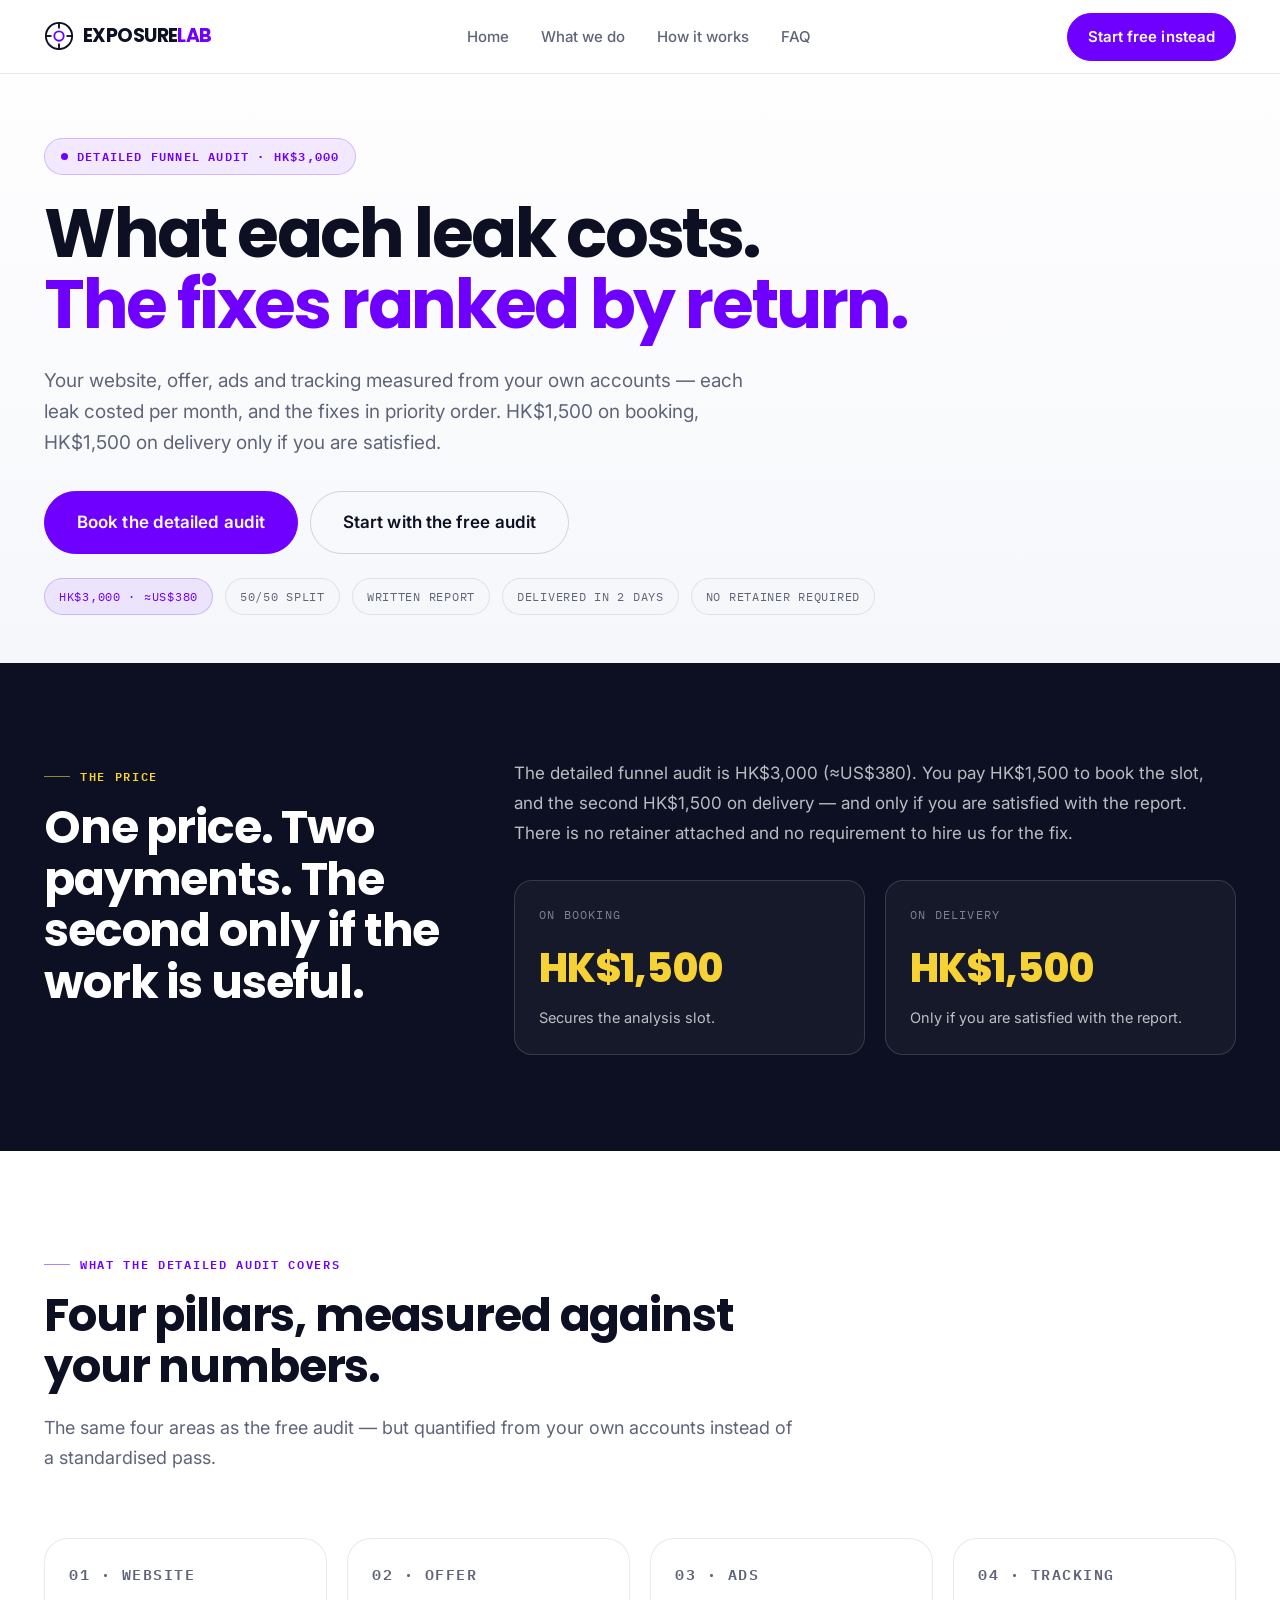
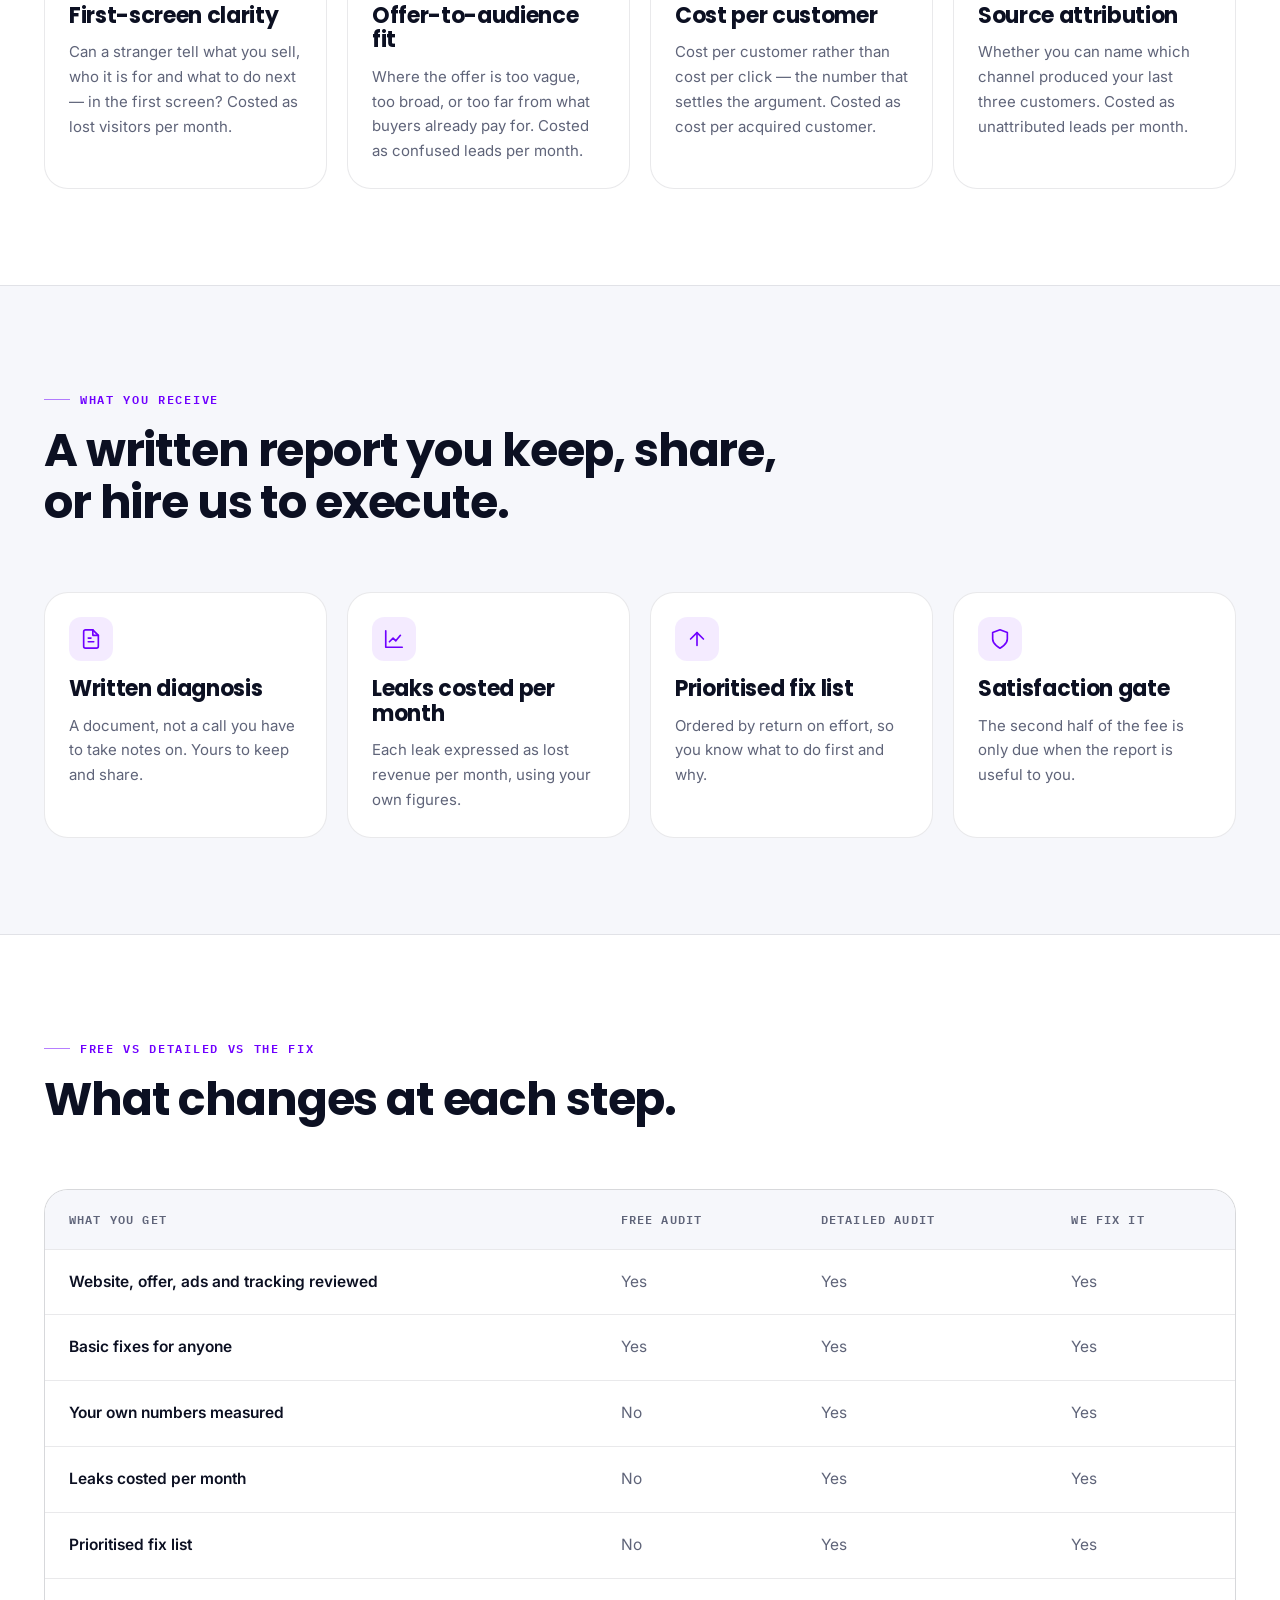
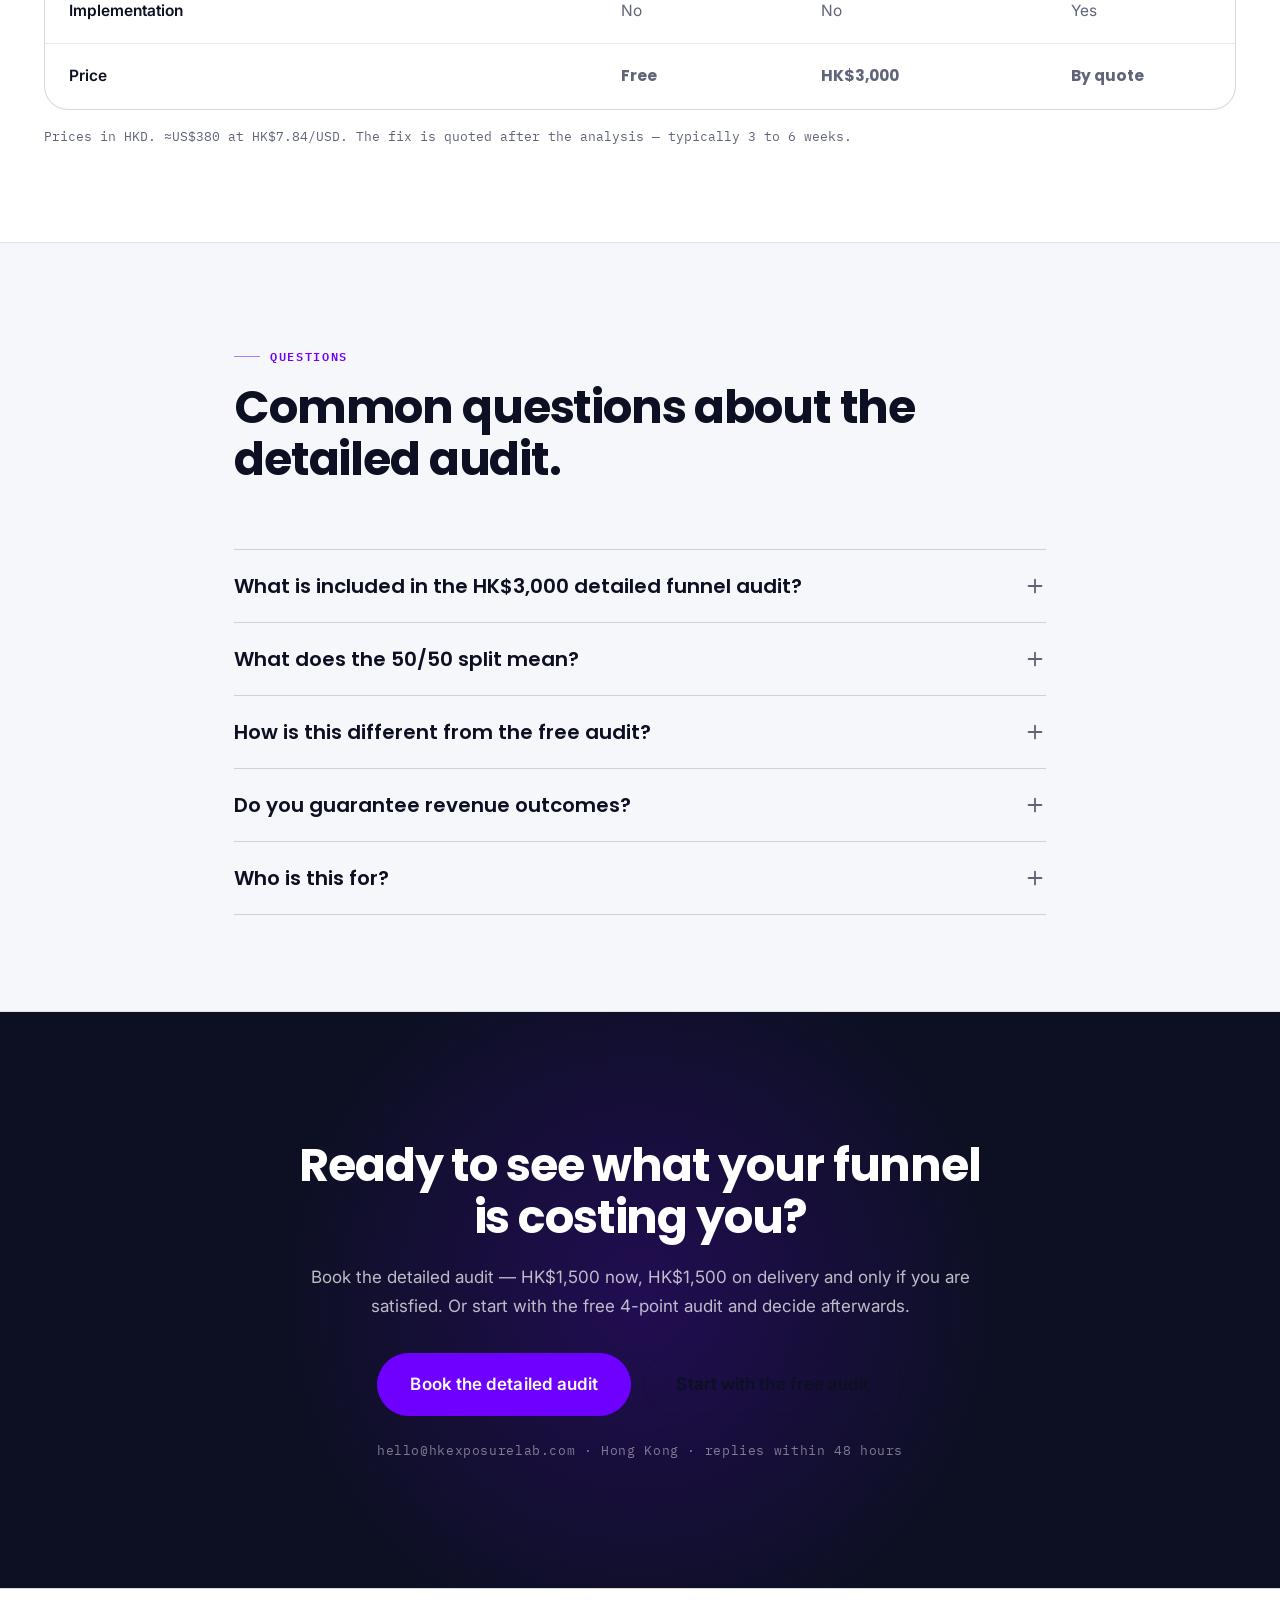
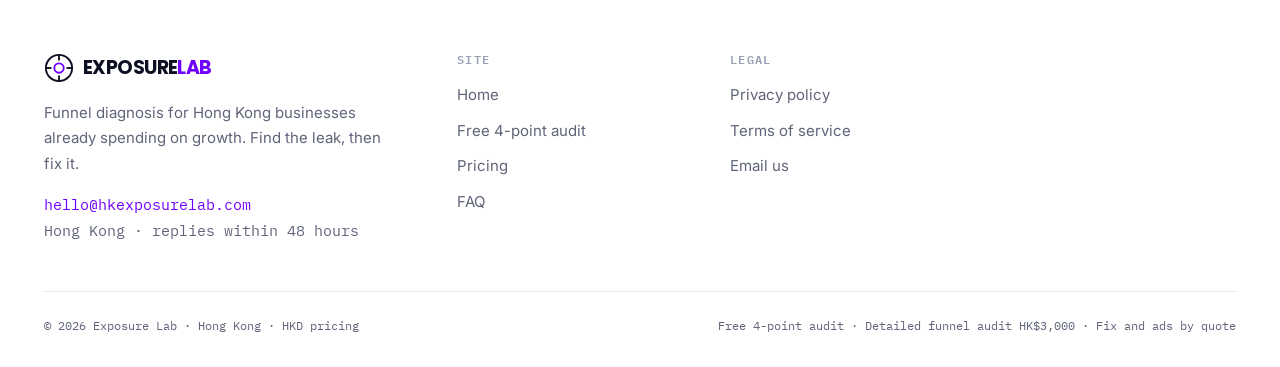
==== commit d3bea2cd: "Redesign + friction audit: new palette, answer-first layout, fixed form and FAQ Design (studied acqu" ====
--- a/detailed-audit.html
+++ b/detailed-audit.html
@@ -3,176 +3,67 @@
 <head>
 <meta charset="UTF-8">
 <meta name="viewport" content="width=device-width, initial-scale=1.0, viewport-fit=cover">
-<meta name="theme-color" content="#0a0f1a">
+<meta name="theme-color" content="#0c1022">
 <title>Detailed Funnel Audit — HK$3,000 | Exposure Lab Hong Kong</title>
-<meta name="description" content="Detailed funnel audit for established Hong Kong businesses: your website, offer, ads and tracking measured from your own accounts — each leak priced per month, fixes ranked by return. HK$3,000: HK$1,500 to book, HK$1,500 only when you are satisfied.">
-<meta name="keywords" content="funnel audit Hong Kong, marketing audit HK, funnel analysis cost Hong Kong, conversion rate optimization, marketing consultant Hong Kong">
+<meta name="description" content="The detailed funnel audit for established Hong Kong businesses: your website, offer, ads and tracking measured from your own accounts. Each leak costed per month, fixes ranked by return. HK$3,000 — HK$1,500 on booking, HK$1,500 on delivery only if satisfied.">
+<meta name="keywords" content="funnel audit Hong Kong, marketing audit cost HK, funnel analysis Hong Kong, conversion rate optimisation audit, marketing consultant Hong Kong">
 <link rel="canonical" href="https://hkexposurelab.com/detailed-audit">
+<link rel="icon" href="/favicon.svg" type="image/svg+xml">
 <meta property="og:title" content="Detailed Funnel Audit — HK$3,000 | Exposure Lab">
-<meta property="og:description" content="What each leak in your funnel costs per month, and the fixes ranked by return. HK$1,500 to book, HK$1,500 only when you are satisfied.">
+<meta property="og:description" content="What each leak in your funnel costs per month, and the fixes ranked by return. HK$1,500 on booking, HK$1,500 on delivery only if satisfied.">
 <meta property="og:url" content="https://hkexposurelab.com/detailed-audit">
 <meta property="og:type" content="website">
 <meta property="og:site_name" content="Exposure Lab">
+<meta property="og:image" content="https://hkexposurelab.com/og-image.png">
 <meta name="twitter:card" content="summary_large_image">
 <meta name="twitter:title" content="Detailed Funnel Audit — HK$3,000 | Exposure Lab">
-<meta name="twitter:description" content="What each leak in your funnel costs per month, and the fixes ranked by return. HK$1,500 to book, HK$1,500 only when you are satisfied.">
+<meta name="twitter:description" content="What each leak in your funnel costs per month, and the fixes ranked by return. HK$1,500 on booking, HK$1,500 on delivery only if satisfied.">
 <meta name="robots" content="index, follow, max-snippet:-1, max-image-preview:large">
+
 <script type="application/ld+json">
-{"@context":"https://schema.org","@type":"Service","name":"Detailed Funnel Audit","description":"Your website, offer, ads and tracking measured from your own accounts — each leak priced per month, fixes ranked by return. HK$3,000: HK$1,500 to book, HK$1,500 only when satisfied.","provider":{"@type":"Organization","name":"Exposure Lab","url":"https://hkexposurelab.com/"},"offers":{"@type":"Offer","price":"3000","priceCurrency":"HKD","availability":"https://schema.org/InStock"}}
+{"@context":"https://schema.org","@graph":[
+{"@type":"WebPage","@id":"https://hkexposurelab.com/detailed-audit#page","url":"https://hkexposurelab.com/detailed-audit","name":"Detailed Funnel Audit — HK$3,000","inLanguage":"en-HK","isPartOf":{"@id":"https://hkexposurelab.com/#website"},"publisher":{"@id":"https://hkexposurelab.com/#org"}},
+{"@type":"Service","@id":"https://hkexposurelab.com/detailed-audit#service","name":"Detailed funnel audit","serviceType":"Marketing funnel audit","provider":{"@id":"https://hkexposurelab.com/#org"},"areaServed":{"@type":"Country","name":"Hong Kong"},"description":"Your website, offer, ads and tracking measured from your own accounts. Each leak costed per month. Fixes ranked in priority order. Written report.","offers":{"@type":"Offer","price":"3000","priceCurrency":"HKD","availability":"https://schema.org/InStock","description":"HK$3,000 total: HK$1,500 on booking, HK$1,500 on delivery only if satisfied."}},
+{"@type":"BreadcrumbList","itemListElement":[{"@type":"ListItem","position":1,"name":"Home","item":"https://hkexposurelab.com/"},{"@type":"ListItem","position":2,"name":"Detailed funnel audit","item":"https://hkexposurelab.com/detailed-audit"}]},
+{"@type":"FAQPage","mainEntity":[
+{"@type":"Question","name":"What is included in the HK$3,000 detailed funnel audit?","acceptedAnswer":{"@type":"Answer","text":"Your own numbers measured across website, offer, ads and tracking; what each leak costs per month; and a personalised fix list in priority order. Delivered as a written report you keep."}},
+{"@type":"Question","name":"What does the 50/50 split mean?","acceptedAnswer":{"@type":"Answer","text":"HK$1,500 is paid on booking to secure the slot. The second HK$1,500 is due on delivery, and only if you are satisfied with the report."}},
+{"@type":"Question","name":"How is the detailed audit different from the free audit?","acceptedAnswer":{"@type":"Answer","text":"The free audit is a standardised 4-point check with the basic fixes anyone would receive. The detailed audit measures your own numbers, costs each leak per month, and gives you a personalised fix list in priority order."}},
+{"@type":"Question","name":"Does Exposure Lab guarantee revenue outcomes?","acceptedAnswer":{"@type":"Answer","text":"No. We diagnose and deliver a written fix list. Implementation is a separate step, quoted after the analysis."}}
+]}
+]}
 </script>
+
 <link rel="preconnect" href="https://fonts.googleapis.com">
 <link rel="preconnect" href="https://fonts.gstatic.com" crossorigin>
-<link href="https://fonts.googleapis.com/css2?family=Space+Grotesk:wght@300;400;500;600;700&family=Syne:wght@400;500;600;700;800&family=JetBrains+Mono:wght@400;500;600&display=swap" rel="stylesheet">
+<link href="https://fonts.googleapis.com/css2?family=Poppins:wght@500;600;700;800&family=Inter:wght@400;500;600&family=IBM+Plex+Mono:wght@400;500;600&display=swap" rel="stylesheet">
+<link rel="stylesheet" href="site.css">
 <style>
-/* ═══════════════ DESIGN TOKENS ═══════════════ */
-:root {
-  --ink: #0a0f1a; --ink-2: #111827; --ink-3: #1f2937;
-  --paper: #fafafa; --paper-2: #f4f4f5;
-  --line: rgba(10,15,26,0.08); --line-strong: rgba(10,15,26,0.14);
-  --accent: #00e5a0; --accent-2: #00d494; --accent-dim: rgba(0,229,160,0.12); --accent-glow: rgba(0,229,160,0.28);
-  --warn: #ff6b35; --warn-dim: rgba(255,107,53,0.12);
-  --muted: #71717a; --muted-2: #a1a1aa; --text: #0a0f1a; --text-soft: #18181b;
-  --font-display: 'Syne', system-ui, sans-serif;
-  --font-ui: 'Space Grotesk', system-ui, sans-serif;
-  --font-mono: 'JetBrains Mono', ui-monospace, monospace;
-  --fs-xs: 12px; --fs-sm: 14px; --fs-base: 16px; --fs-lg: 18px;
-  --fs-xl: 22px; --fs-2xl: 28px; --fs-3xl: 36px; --fs-4xl: 52px;
-  --fs-5xl: 72px; --fs-6xl: clamp(64px, 8vw, 104px);
-  --lh-tight: 1.05; --lh-snug: 1.15; --lh-normal: 1.5; --lh-relaxed: 1.7;
-  --space-1: 4px; --space-2: 8px; --space-3: 12px; --space-4: 16px; --space-5: 20px;
-  --space-6: 24px; --space-8: 32px; --space-10: 40px; --space-12: 48px; --space-16: 64px; --space-20: 80px; --space-24: 96px; --space-32: 128px;
-  --r-sm: 6px; --r-md: 10px; --r-lg: 14px; --r-xl: 20px; --r-2xl: 28px; --r-pill: 9999px;
-  --shadow-sm: 0 1px 2px rgba(10,15,26,0.04); --shadow-md: 0 4px 12px rgba(10,15,26,0.06);
-  --shadow-lg: 0 12px 32px rgba(10,15,26,0.08); --shadow-xl: 0 24px 48px rgba(10,15,26,0.1);
-  --shadow-glow: 0 0 60px rgba(0,229,160,0.28);
-  --ease-out: cubic-bezier(0.16, 1, 0.3, 1); --ease-spring: cubic-bezier(0.34, 1.56, 0.64, 1);
-  --duration-fast: 150ms; --duration-base: 250ms; --duration-slow: 400ms;
-  --max-width: 1280px; --header-h: 72px;
-}
-*,*::before,*::after{box-sizing:border-box}
-html{-webkit-text-size-adjust:100%;scroll-behavior:smooth}
-@media(prefers-reduced-motion:reduce){html{scroll-behavior:auto}*, *::before, *::after{animation-duration:0.01ms!important;transition-duration:0.01ms!important}}
-body{margin:0;background:var(--paper);color:var(--text);font-family:var(--font-ui);font-size:var(--fs-base);line-height:var(--lh-normal);font-weight:400;-webkit-font-smoothing:antialiased;-moz-osx-font-smoothing:grayscale;text-rendering:optimizeLegibility}
-img,svg,video{max-width:100%;display:block;height:auto}
-a{color:inherit;text-decoration:none;transition:color var(--duration-fast) var(--ease-out)}
-:focus-visible{outline:2px solid var(--accent);outline-offset:3px;border-radius:var(--r-sm)}
-::selection{background:var(--accent);color:var(--ink)}
-*,*::before,*::after{box-sizing:border-box}
-h1,h2,h3,h4,h5,h6{margin:0;font-family:var(--font-display);font-weight:700;line-height:var(--lh-tight);letter-spacing:-0.02em;color:var(--text)}
-h1{font-size:var(--fs-6xl)}h2{font-size:var(--fs-4xl)}h3{font-size:var(--fs-3xl)}h4{font-size:var(--fs-2xl)}h5{font-size:var(--fs-xl)}h6{font-size:var(--fs-lg)}
-.eyebrow{display:inline-flex;align-items:center;gap:var(--space-2);font-family:var(--font-mono);font-size:var(--fs-xs);font-weight:600;letter-spacing:0.12em;text-transform:uppercase;color:var(--accent)}
-.eyebrow::before{content:"";width:24px;height:1px;background:currentColor;opacity:0.4}
-.lead{font-size:var(--fs-xl);line-height:var(--lh-relaxed);color:var(--muted);max-width:65ch}
-.body{color:var(--muted)}.mono{font-family:var(--font-mono);font-size:var(--fs-sm)}
-.caption{font-family:var(--font-mono);font-size:var(--fs-xs);color:var(--muted);letter-spacing:0.06em;text-transform:uppercase}
-.btn{display:inline-flex;align-items:center;justify-content:center;gap:var(--space-3);font-family:var(--font-ui);font-size:var(--fs-base);font-weight:600;letter-spacing:0.01em;padding:var(--space-4) var(--space-8);border-radius:var(--r-pill);border:1px solid transparent;cursor:pointer;transition:all var(--duration-base) var(--ease-out);white-space:nowrap;position:relative;overflow:hidden}
-.btn::before{content:"";position:absolute;inset:0;background:currentColor;opacity:0;transition:opacity var(--duration-fast) var(--ease-out)}
-.btn:active::before{opacity:0.08}
-.btn-primary{background:var(--ink);color:var(--paper);border-color:var(--ink)}
-.btn-primary:hover{background:var(--ink-2);transform:translateY(-1px);box-shadow:0 12px 32px rgba(10,15,26,0.08)}
-.btn-primary:focus-visible{box-shadow:0 0 0 3px var(--accent-dim)}
-.btn-secondary{background:var(--paper);color:var(--text);border-color:var(--line-strong)}
-.btn-secondary:hover{background:var(--paper-2);border-color:var(--text);transform:translateY(-1px);box-shadow:0 4px 12px rgba(10,15,26,0.06)}
-.btn-accent{background:var(--accent);color:var(--ink);border-color:var(--accent)}
-.btn-accent:hover{background:var(--accent-2);transform:translateY(-1px);box-shadow:0 0 60px rgba(0,229,160,0.28)}
-.btn-accent:focus-visible{box-shadow:0 0 0 3px var(--accent-dim)}
-.btn-ghost{background:transparent;color:var(--text);border-color:transparent}
-.btn-ghost:hover{background:var(--line)}
-.btn-lg{padding:var(--space-5) var(--space-10);font-size:var(--fs-lg)}
-.btn-sm{padding:var(--space-2) var(--space-5);font-size:var(--fs-sm)}
-.btn .arrow{display:inline-flex;transition:transform var(--duration-fast) var(--ease-spring)}
-.btn:hover .arrow{transform:translateX(4px)}
-.btn:disabled{opacity:0.45;cursor:not-allowed;transform:none!important}
-.container{width:100%;max-width:var(--max-width);margin:0 auto;padding:0 var(--space-6)}
-@media(max-width:640px){.container{padding:0 var(--space-4)}}
-.section{padding:var(--space-24) 0;position:relative}
-.section-header{text-align:center;max-width:720px;margin:0 auto var(--space-16)}
-.section-header.left{text-align:left;margin-left:0;margin-right:auto}
-.header{position:fixed;top:0;left:0;right:0;height:var(--header-h);z-index:100;background:rgba(250,250,250,0.84);backdrop-filter:saturate(180%) blur(16px);border-bottom:1px solid var(--line);transition:background var(--duration-base) var(--ease-out),border-color var(--duration-base) var(--ease-out)}
-.header.scrolled{background:rgba(250,250,250,0.96);border-color:var(--line-strong)}
-.header-inner{display:flex;align-items:center;justify-content:space-between;gap:var(--space-6);height:100%;max-width:var(--max-width);margin:0 auto;padding:0 var(--space-6)}
-.brand{display:flex;align-items:center;gap:var(--space-2);font-family:var(--font-display);font-size:var(--fs-lg);font-weight:700;letter-spacing:-0.02em;color:var(--ink);text-transform:uppercase}
-.brand-mark{width:32px;height:32px;flex-shrink:0}
-.brand-accent{color:var(--accent)}
-.nav{display:flex;align-items:center;gap:var(--space-2)}
-.nav-link{font-size:var(--fs-sm);font-weight:500;color:var(--muted);padding:var(--space-2) var(--space-3);border-radius:var(--r-md);transition:all var(--duration-fast) var(--ease-out)}
-.nav-link:hover{color:var(--text);background:var(--line)}
-.header-cta{display:flex;align-items:center;gap:var(--space-3)}
-.mobile-menu-btn{display:none}
-@media(max-width:900px){.nav{display:none}.header-cta .btn-secondary{display:none}.mobile-menu-btn{display:inline-flex;align-items:center;justify-content:center;width:40px;height:40px;border-radius:var(--r-md);background:transparent;border:1px solid var(--line-strong);cursor:pointer}}
-.page-hero{padding:calc(var(--header-h) + var(--space-16)) 0 var(--space-16);text-align:center;background:linear-gradient(180deg,var(--paper) 0%,var(--paper-2) 100%)}
-.page-hero h1{max-width:22ch;margin:0 auto var(--space-6)}
-.page-hero .lead{max-width:55ch;margin:0 auto}
-.btn{display:inline-flex;align-items:center;justify-content:center;gap:var(--space-3);font-family:var(--font-ui);font-size:var(--fs-base);font-weight:600;letter-spacing:0.01em;padding:var(--space-4) var(--space-8);border-radius:var(--r-pill);border:1px solid transparent;cursor:pointer;transition:all var(--duration-base) var(--ease-out);white-space:nowrap;position:relative;overflow:hidden}
-.btn::before{content:"";position:absolute;inset:0;background:currentColor;opacity:0;transition:opacity var(--duration-fast) var(--ease-out)}
-.btn:active::before{opacity:0.08}
-.btn-primary{background:var(--ink);color:var(--paper);border-color:var(--ink)}
-.btn-primary:hover{background:var(--ink-2);transform:translateY(-1px);box-shadow:0 12px 32px rgba(10,15,26,0.08)}
-.btn-primary:focus-visible{box-shadow:0 0 0 3px var(--accent-dim)}
-.btn-secondary{background:var(--paper);color:var(--text);border-color:var(--line-strong)}
-.btn-secondary:hover{background:var(--paper-2);border-color:var(--text);transform:translateY(-1px);box-shadow:0 4px 12px rgba(10,15,26,0.06)}
-.btn-accent{background:var(--accent);color:var(--ink);border-color:var(--accent)}
-.btn-accent:hover{background:var(--accent-2);transform:translateY(-1px);box-shadow:0 0 60px rgba(0,229,160,0.28)}
-.btn-accent:focus-visible{box-shadow:0 0 0 3px var(--accent-dim)}
-.btn-ghost{background:transparent;color:var(--text);border-color:transparent}
-.btn-ghost:hover{background:var(--line)}
-.btn-lg{padding:var(--space-5) var(--space-10);font-size:var(--fs-lg)}
-.btn-sm{padding:var(--space-2) var(--space-5);font-size:var(--fs-sm)}
-.btn .arrow{display:inline-flex;transition:transform var(--duration-fast) var(--ease-spring)}
-.btn:hover .arrow{transform:translateX(4px)}
-.btn:disabled{opacity:0.45;cursor:not-allowed;transform:none!important}
-.container{width:100%;max-width:var(--max-width);margin:0 auto;padding:0 var(--space-6)}
-@media(max-width:640px){.container{padding:0 var(--space-4)}}
-.section{padding:var(--space-24) 0;position:relative}
-.section-header{text-align:center;max-width:720px;margin:0 auto var(--space-16)}
-.section-header.left{text-align:left;margin-left:0;margin-right:auto}
-.header{position:fixed;top:0;left:0;right:0;height:var(--header-h);z-index:100;background:rgba(250,250,250,0.84);backdrop-filter:saturate(180%) blur(16px);border-bottom:1px solid var(--line);transition:background var(--duration-base) var(--ease-out),border-color var(--duration-base) var(--ease-out)}
-.header.scrolled{background:rgba(250,250,250,0.96);border-color:var(--line-strong)}
-.header-inner{display:flex;align-items:center;justify-content:space-between;gap:var(--space-6);height:100%;max-width:var(--max-width);margin:0 auto;padding:0 var(--space-6)}
-.brand{display:flex;align-items:center;gap:var(--space-2);font-family:var(--font-display);font-size:var(--fs-lg);font-weight:700;letter-spacing:-0.02em;color:var(--ink);text-transform:uppercase}
-.brand-mark{width:32px;height:32px;flex-shrink:0}
-.brand-accent{color:var(--accent)}
-.nav{display:flex;align-items:center;gap:var(--space-2)}
-.nav-link{font-size:var(--fs-sm);font-weight:500;color:var(--muted);padding:var(--space-2) var(--space-3);border-radius:var(--r-md);transition:all var(--duration-fast) var(--ease-out)}
-.nav-link:hover{color:var(--text);background:var(--line)}
-.header-cta{display:flex;align-items:center;gap:var(--space-3)}
-.mobile-menu-btn{display:none}
-@media(max-width:900px){.nav{display:none}.header-cta .btn-secondary{display:none}.mobile-menu-btn{display:inline-flex;align-items:center;justify-content:center;width:40px;height:40px;border-radius:var(--r-md);background:transparent;border:1px solid var(--line-strong);cursor:pointer}}
-.page-hero{padding:calc(var(--header-h) + var(--space-16)) 0 var(--space-16);text-align:center;background:linear-gradient(180deg,var(--paper) 0%,var(--paper-2) 100%)}
-.page-hero h1{max-width:22ch;margin:0 auto var(--space-6)}
-.page-hero .lead{max-width:55ch;margin:0 auto}
-.cta-buttons{display:flex;flex-wrap:wrap;gap:var(--space-4);justify-content:center}
-.cta-note{margin-top:var(--space-8);font-family:var(--font-mono);font-size:var(--fs-xs);letter-spacing:0.04em;color:rgba(250,250,250,0.35)}
-.footer{background:var(--paper);border-top:1px solid var(--line);padding:var(--space-16) 0 var(--space-8)}
-.footer-grid{display:grid;grid-template-columns:1.5fr 1fr 1fr 1fr;gap:var(--space-8);margin-bottom:var(--space-12)}
-@media(max-width:768px){.footer-grid{grid-template-columns:1fr 1fr;gap:var(--space-6)}}
-@media(max-width:480px){.footer-grid{grid-template-columns:1fr}}
-.footer-brand{max-width:280px}
-.footer-brand .brand{margin-bottom:var(--space-4);color:var(--ink)}
-.footer-brand p{font-size:var(--fs-sm);color:var(--muted);line-height:var(--lh-relaxed);margin-bottom:var(--space-4)}
-.footer-brand .contact-email{font-family:var(--font-mono);font-size:var(--fs-sm);color:var(--muted)}
-.footer-title{font-family:var(--font-mono);font-size:var(--fs-xs);font-weight:600;letter-spacing:0.08em;text-transform:uppercase;color:var(--muted);margin-bottom:var(--space-4)}
-.footer-links{list-style:none;padding:0;margin:0;display:grid;gap:var(--space-2)}
-.footer-links a{font-size:var(--fs-sm);color:var(--muted);transition:color var(--duration-fast) var(--ease-out)}
-.footer-links a:hover{color:var(--accent)}
-.footer-bottom{display:flex;flex-wrap:wrap;justify-content:space-between;align-items:center;gap:var(--space-4);padding-top:var(--space-6);border-top:1px solid var(--line);font-family:var(--font-mono);font-size:var(--fs-xs);letter-spacing:0.04em;color:var(--muted)}
-.footer-social{display:flex;gap:var(--space-4)}
-.footer-social a{color:var(--muted);transition:color var(--duration-fast) var(--ease-out)}
-.footer-social a:hover{color:var(--accent)}
-@keyframes fadeIn{from{opacity:0;transform:translateY(-8px)}to{opacity:1;transform:translateY(0)}}
-@keyframes slideUp{from{opacity:0;transform:translateY(24px)}to{opacity:1;transform:translateY(0)}}
-.animate-in{animation:slideUp var(--duration-slow) var(--ease-out) forwards;opacity:0}
-.delay-1{animation-delay:100ms}.delay-2{animation-delay:200ms}.delay-3{animation-delay:300ms}.delay-4{animation-delay:400ms}.delay-5{animation-delay:500ms}
-@media(prefers-reduced-motion:reduce){.animate-in{animation:none;opacity:1}*,*::before,*::after{animation-duration:0.01ms!important;transition-duration:0.01ms!important}}
-::-webkit-scrollbar{width:8px;height:8px}::-webkit-scrollbar-track{background:transparent}::-webkit-scrollbar-thumb{background:var(--line-strong);border-radius:4px}::-webkit-scrollbar-thumb:hover{background:var(--muted)}
-@media(prefers-reduced-motion:reduce){*, *::before, *::after{animation-duration:0.01ms!important;transition-duration:0.01ms!important}}
+/* page-specific: price band + native accordion */
+.price-band{display:grid;grid-template-columns:1fr 1fr;gap:var(--s5);margin-top:var(--s8)}
+@media(max-width:620px){.price-band{grid-template-columns:1fr}}
+.price-tile{padding:var(--s6);border:1px solid var(--line-dark);border-radius:var(--r-lg);background:rgba(255,255,255,.04)}
+.price-tile .k{font-family:var(--font-mono);font-size:12px;letter-spacing:.1em;text-transform:uppercase;color:var(--on-dark-faint)}
+.price-tile .v{margin-top:var(--s3);font-family:var(--font-display);font-size:clamp(30px,3.4vw,40px);font-weight:800;color:var(--gold);letter-spacing:-.03em}
+.price-tile .n{margin-top:6px;font-size:14.5px;color:var(--on-dark-soft)}
+.acc{border-top:1px solid var(--line-2)}
+.acc details{border-bottom:1px solid var(--line-2)}
+.acc summary{list-style:none;cursor:pointer;display:flex;align-items:center;justify-content:space-between;gap:var(--s5);
+  padding:var(--s5) 0;font-family:var(--font-display);font-size:clamp(17px,1.8vw,20px);font-weight:600;color:var(--text)}
+.acc summary::-webkit-details-marker{display:none}
+.acc summary:hover{color:var(--accent)}
+.acc summary svg{flex:none;color:var(--muted);transition:transform var(--dur) var(--ease)}
+.acc details[open] summary svg{transform:rotate(135deg);color:var(--accent)}
+.acc .body{padding-bottom:var(--s5);font-size:16px;line-height:1.75;color:var(--muted);max-width:74ch}
+.acc .body a{color:var(--accent);text-decoration:underline}
 </style>
 </head>
-<body>
+<body data-form-context="detailed-audit page">
+<a class="skip" href="#main">Skip to content</a>
 
 <header class="header" id="header">
   <div class="header-inner">
-    <a href="/" class="brand" aria-label="Exposure Lab — Home">
+    <a href="/" class="brand" aria-label="Exposure Lab — home">
       <svg class="brand-mark" viewBox="0 0 32 32" fill="none" aria-hidden="true">
         <circle cx="16" cy="16" r="14" stroke="currentColor" stroke-width="2"/>
         <circle cx="16" cy="16" r="5" stroke="var(--accent)" stroke-width="2"/>
@@ -181,215 +72,205 @@
         <line x1="2" y1="16" x2="8" y2="16" stroke="currentColor" stroke-width="2"/>
         <line x1="24" y1="16" x2="30" y2="16" stroke="currentColor" stroke-width="2"/>
       </svg>
-      <span>Exposure <span class="brand-accent">Lab</span></span>
+      <span>Exposure<span class="brand-accent">Lab</span></span>
     </a>
-    <nav class="nav" aria-label="Main navigation">
+    <nav class="nav" aria-label="Main">
       <a href="/" class="nav-link">Home</a>
-      <a href="/#services" class="nav-link">Services</a>
-      <a href="/#process" class="nav-link">Process</a>
+      <a href="/#services" class="nav-link">What we do</a>
+      <a href="/#process" class="nav-link">How it works</a>
       <a href="/#faq" class="nav-link">FAQ</a>
     </nav>
     <div class="header-cta">
-      <a href="/" class="btn btn-secondary">← Back to site</a>
+      <a href="/free-audit" class="btn btn-accent btn-sm">Start free instead</a>
+      <button class="mobile-menu-btn" aria-label="Toggle menu" aria-expanded="false">
+        <svg width="20" height="20" viewBox="0 0 24 24" fill="none" stroke="currentColor" stroke-width="2" stroke-linecap="round" aria-hidden="true"><line x1="3" y1="6" x2="21" y2="6"/><line x1="3" y1="12" x2="21" y2="12"/><line x1="3" y1="18" x2="21" y2="18"/></svg>
+      </button>
     </div>
   </div>
 </header>
 
-<main id="top">
-  <section class="page-hero" aria-labelledby="page-heading">
-    <div class="container">
-      <span class="eyebrow animate-in">Detailed funnel audit</span>
-      <h1 id="page-heading" class="animate-in">What each leak costs.<br>The fixes ranked by return.</h1>
-      <p class="lead animate-in delay-1">Your website, offer, ads and tracking measured from your own accounts — each leak priced per month, fixes ranked by return. HK$3,000: HK$1,500 to book, HK$1,500 only when you are satisfied.</p>
-    </div>
-  </section>
-
-  <section class="section" aria-labelledby="pricing-heading">
-    <div class="container">
-      <header class="section-header center animate-in">
-        <span class="eyebrow">Pricing</span>
-        <h2 id="pricing-heading">One price. Two payments. Satisfaction guaranteed.</h2>
-        <p class="lead">HK$1,500 on booking. HK$1,500 on delivery — only if satisfied.</p>
-      </header>
-
-      <div style="max-width:720px;margin:0 auto;">
-        <div style="background:var(--paper);border:1px solid var(--line);border-radius:28px;padding:48px;box-shadow:0 24px 48px rgba(10,15,26,0.1);text-align:center;">
-          <div style="display:flex;align-items:center;justify-content:center;gap:12px;margin-bottom:24px;">
-            <span style="font-family:var(--font-mono);font-size:14px;font-weight:600;letter-spacing:0.08em;text-transform:uppercase;color:var(--accent);">HK$3,000 · ~US$380</span>
-            <span style="background:var(--accent-dim);color:var(--accent);padding:4px 12px;border-radius:9999px;font-family:var(--font-mono);font-size:12px;font-weight:600;letter-spacing:0.08em;text-transform:uppercase;">50 / 50 split</span>
-          </div>
-          <h2 style="font-family:var(--font-display);font-size:48px;font-weight:700;margin-bottom:16px;">Detailed Funnel Audit</h2>
-          <p style="color:var(--muted);font-size:18px;line-height:1.7;margin-bottom:32px;max-width:55ch;margin-left:auto;margin-right:auto;">Your numbers measured. What each leak costs per month. The personalised fixes in priority order. Written report you keep.</p>
-          <div style="display:flex;flex-wrap:wrap;gap:16px;justify-content:center;margin-top:32px;">
-            <div style="flex:1;min-width:200px;padding:24px;background:var(--ink);color:var(--paper);border-radius:20px;text-align:left;">
-              <div style="font-family:var(--font-display);font-size:28px;font-weight:700;margin-bottom:8px;">On booking</div>
-              <div style="font-family:var(--font-display);font-size:42px;font-weight:800;color:var(--accent);">HK$1,500</div>
+<main id="main">
+  <!-- hero -->
+  <section class="page-hero" aria-labelledby="page-title">
+    <div class="container">
+      <p class="badge"><span class="badge-dot" aria-hidden="true"></span>Detailed funnel audit · HK$3,000</p>
+      <h1 id="page-title">What each leak costs.<br><span class="h1-accent">The fixes ranked by return.</span></h1>
+      <p class="hero-sub">Your website, offer, ads and tracking measured from your own accounts — each leak costed per month, and the fixes in priority order. HK$1,500 on booking, HK$1,500 on delivery only if you are satisfied.</p>
+      <div class="hero-ctas">
+        <a href="https://calendly.com/exposurelabshk/free-audit" class="btn btn-accent btn-lg" rel="noopener">Book the detailed audit</a>
+        <a href="/free-audit" class="btn btn-ghost-dark btn-lg">Start with the free audit</a>
+      </div>
+      <div class="pill-row">
+        <span class="pill pill-accent">HK$3,000 · ≈US$380</span>
+        <span class="pill">50/50 split</span>
+        <span class="pill">Written report</span>
+        <span class="pill">Delivered in 2 days</span>
+        <span class="pill">No retainer required</span>
+      </div>
+    </div>
+  </section>
+
+  <!-- price -->
+  <section class="section section-dark" aria-labelledby="price-title">
+    <div class="container">
+      <div class="answer-grid">
+        <div>
+          <p class="eyebrow eyebrow-dark">The price</p>
+          <h2 id="price-title" class="on-dark">One price. Two payments. The second only if the work is useful.</h2>
+        </div>
+        <div>
+          <p class="on-dark-soft" style="font-size:17px;line-height:1.75">The detailed funnel audit is HK$3,000 (≈US$380). You pay HK$1,500 to book the slot, and the second HK$1,500 on delivery — and only if you are satisfied with the report. There is no retainer attached and no requirement to hire us for the fix.</p>
+          <div class="price-band">
+            <div class="price-tile">
+              <p class="k">On booking</p>
+              <p class="v">HK$1,500</p>
+              <p class="n">Secures the analysis slot.</p>
             </div>
-            <div style="flex:1;min-width:200px;padding:24px;background:var(--ink);color:var(--paper);border-radius:20px;text-align:left;">
-              <div style="font-family:var(--font-display);font-size:28px;font-weight:700;margin-bottom:8px;">On delivery</div>
-              <div style="font-family:var(--font-display);font-size:42px;font-weight:800;color:var(--accent);">HK$1,500</div>
-              <div style="margin-top:8px;font-size:14px;color:rgba(250,250,250,0.6);">Only if satisfied</div>
+            <div class="price-tile">
+              <p class="k">On delivery</p>
+              <p class="v">HK$1,500</p>
+              <p class="n">Only if you are satisfied with the report.</p>
             </div>
           </div>
-          <div style="margin-top:48px;padding-top:32px;border-top:1px solid var(--line);">
-            <p style="font-family:var(--font-mono);font-size:13px;letter-spacing:0.04em;color:var(--muted);">No retainer · No media budget cut · No AI calls · HK-based team · Reply within 48h</p>
-          </div>
         </div>
       </div>
     </div>
   </section>
 
-  <section class="section" aria-labelledby="what-heading">
-    <div class="container">
-      <header class="section-header center animate-in">
-        <span class="eyebrow">What the detailed audit covers</span>
-        <h2 id="what-heading">Your numbers. Measured. Costed. Fixed.</h2>
-        <p class="lead">The same four pillars as the free audit — but measured against your actual data, not assumptions.</p>
+  <!-- what is covered -->
+  <section class="section" aria-labelledby="covers-title">
+    <div class="container">
+      <header class="section-head reveal">
+        <p class="eyebrow">What the detailed audit covers</p>
+        <h2 id="covers-title">Four pillars, measured against your numbers.</h2>
+        <p class="section-sub">The same four areas as the free audit — but quantified from your own accounts instead of a standardised pass.</p>
       </header>
-
-      <div style="display:grid;grid-template-columns:repeat(2,1fr);gap:24px;">
-        <article style="background:var(--paper);border:1px solid var(--line);border-radius:20px;padding:32px;transition:all 250ms cubic-bezier(0.16,1,0.3,1);" class="animate-in">
-          <div style="width:56px;height:56px;display:inline-flex;align-items:center;justify-content:center;background:rgba(0,229,160,0.12);color:var(--accent);border-radius:14px;margin-bottom:16px;" aria-hidden="true"><svg width="28" height="28" viewBox="0 0 24 24" fill="none" stroke="currentColor" stroke-width="2" stroke-linecap="round" stroke-linejoin="round"><path d="M12 2L2 7l10 5 10-5-10-5z"></path><path d="M2 17l10 5 10-5"></path><path d="M2 12l10 5 10-5"></path></svg></div>
-          <h3 style="font-size:22px;font-weight:700;margin-bottom:8px;">Website</h3>
-          <p style="color:var(--muted);line-height:1.7;">First-screen clarity. Can a stranger tell what you sell, who it's for, and what to do next — in the first screen? Cost per lost visitor / month.</p>
-        </article>
-        <article style="background:var(--paper);border:1px solid var(--line);border-radius:20px;padding:32px;transition:all 250ms cubic-bezier(0.16,1,0.3,1);" class="animate-in delay-1">
-          <div style="width:56px;height:56px;display:inline-flex;align-items:center;justify-content:center;background:rgba(0,229,160,0.12);color:var(--accent);border-radius:14px;margin-bottom:16px;" aria-hidden="true"><svg width="28" height="28" viewBox="0 0 24 24" fill="none" stroke="currentColor" stroke-width="2" stroke-linecap="round" stroke-linejoin="round"><path d="M21 16V8a2 2 0 0 0-1-1.73l-7-4a2 2 0 0 0-2 0l-7 4A2 2 0 0 1 3 8v8a2 2 0 0 0 1 1.73l7 4a2 2 0 0 0 2 0l7-4A2 2 0 0 1 21 16z"></path><polyline points="3.27 6.96 12 12.01 20.73 6.96"></polyline><line x1="12" y1="22.08" x2="12" y2="12"></line></svg></div>
-          <h3 style="font-size:22px;font-weight:700;margin-bottom:8px;">Offer</h3>
-          <p style="color:var(--muted);line-height:1.7;">Offer-to-audience fit. Where the offer is too vague, too broad, or too far from what buyers already pay for. Cost per confused lead / month.</p>
-        </article>
-        <article style="background:var(--paper);border:1px solid var(--line);border-radius:20px;padding:32px;transition:all 250ms cubic-bezier(0.16,1,0.3,1);" class="animate-in delay-2">
-          <div style="width:56px;height:56px;display:inline-flex;align-items:center;justify-content:center;background:rgba(0,229,160,0.12);color:var(--accent);border-radius:14px;margin-bottom:16px;" aria-hidden="true"><svg width="28" height="28" viewBox="0 0 24 24" fill="none" stroke="currentColor" stroke-width="2" stroke-linecap="round" stroke-linejoin="round"><circle cx="12" cy="12" r="10"></circle><line x1="2" y1="12" x2="22" y2="12"></line><path d="M12 2a15.3 15.3 0 0 1 4 10 15.3 15.3 0 0 1-4 10 15.3 15.3 0 0 1-4-10 15.3 15.3 0 0 1 4-10z"></path></svg></div>
-          <h3 style="font-size:22px;font-weight:700;margin-bottom:8px;">Ads</h3>
-          <p style="color:var(--muted);line-height:1.7;">Cost per customer (not per click). The number that settles the argument — what you actually pay for a paying customer. Cost per acquired customer / month.</p>
-        </article>
-        <article style="background:var(--paper);border:1px solid var(--line);border-radius:20px;padding:32px;transition:all 250ms cubic-bezier(0.16,1,0.3,1);" class="animate-in delay-3">
-          <div style="width:56px;height:56px;display:inline-flex;align-items:center;justify-content:center;background:rgba(0,229,160,0.12);color:var(--accent);border-radius:14px;margin-bottom:16px;" aria-hidden="true"><svg width="28" height="28" viewBox="0 0 24 24" fill="none" stroke="currentColor" stroke-width="2" stroke-linecap="round" stroke-linejoin="round"><polyline points="22 12 18 12 15 21 9 3 6 12 2 12"></path></svg></div>
-          <h3 style="font-size:22px;font-weight:700;margin-bottom:8px;">Tracking</h3>
-          <p style="color:var(--muted);line-height:1.7;">Source attribution. Can you name which channel produced your last three customers? Cost per unattributed lead / month.</p>
-        </article>
-      </div>
-    </div>
-  </section>
-
-  <section class="section" style="background:var(--paper-2);" aria-labelledby="deliverables-heading">
-    <div class="container">
-      <header class="section-header center animate-in">
-        <span class="eyebrow">Deliverables</span>
-        <h2>What you actually get.</h2>
-        <p class="lead">A written report you keep, share, or hire us to execute.</p>
+      <div class="cards-4">
+        <article class="card reveal">
+          <p class="card-step">01 · Website</p>
+          <h3>First-screen clarity</h3>
+          <p>Can a stranger tell what you sell, who it is for and what to do next — in the first screen? Costed as lost visitors per month.</p>
+        </article>
+        <article class="card reveal">
+          <p class="card-step">02 · Offer</p>
+          <h3>Offer-to-audience fit</h3>
+          <p>Where the offer is too vague, too broad, or too far from what buyers already pay for. Costed as confused leads per month.</p>
+        </article>
+        <article class="card reveal">
+          <p class="card-step">03 · Ads</p>
+          <h3>Cost per customer</h3>
+          <p>Cost per customer rather than cost per click — the number that settles the argument. Costed as cost per acquired customer.</p>
+        </article>
+        <article class="card reveal">
+          <p class="card-step">04 · Tracking</p>
+          <h3>Source attribution</h3>
+          <p>Whether you can name which channel produced your last three customers. Costed as unattributed leads per month.</p>
+        </article>
+      </div>
+    </div>
+  </section>
+
+  <!-- deliverables -->
+  <section class="section section-light" aria-labelledby="deliver-title">
+    <div class="container">
+      <header class="section-head reveal">
+        <p class="eyebrow">What you receive</p>
+        <h2 id="deliver-title">A written report you keep, share, or hire us to execute.</h2>
       </header>
-
-      <div style="display:grid;grid-template-columns:repeat(auto-fit,minmax(280px,1fr));gap:24px;">
-        <article style="background:var(--paper);border:1px solid var(--line);border-radius:20px;padding:32px;" class="animate-in">
-          <div style="display:flex;align-items:center;gap:12px;margin-bottom:16px;"><div style="width:40px;height:40px;display:inline-flex;align-items:center;justify-content:center;background:rgba(0,229,160,0.12);color:var(--accent);border-radius:10px;" aria-hidden="true"><svg width="20" height="20" viewBox="0 0 24 24" fill="none" stroke="currentColor" stroke-width="2" stroke-linecap="round" stroke-linejoin="round"><path d="M14 2H6a2 2 0 0 0-2 2v16a2 2 0 0 0 2 2h12a2 2 0 0 0 2-2V8z"></path><polyline points="14 2 14 8 20 8"></polyline><line x1="16" y1="13" x2="8" y2="13"></line><line x1="16" y1="17" x2="8" y2="17"></line><polyline points="10 9 9 9 8 9"></polyline></svg></div><div style="font-family:var(--font-mono);font-size:12px;font-weight:600;letter-spacing:0.08em;text-transform:uppercase;color:var(--accent);">Written Report</div></div>
-          <h3 style="font-size:20px;font-weight:700;margin-bottom:8px;">Written diagnosis</h3>
-          <p style="color:var(--muted);line-height:1.7;">A PDF you keep, share with your team, or use to brief other vendors.</p>
-        </article>
-        <article style="background:var(--paper);border:1px solid var(--line);border-radius:20px;padding:32px;" class="animate-in delay-1">
-          <div style="display:flex;align-items:center;gap:12px;margin-bottom:16px;"><div style="width:40px;height:40px;display:inline-flex;align-items:center;justify-content:center;background:rgba(0,229,160,0.12);color:var(--accent);border-radius:10px;" aria-hidden="true"><svg width="20" height="20" viewBox="0 0 24 24" fill="none" stroke="currentColor" stroke-width="2" stroke-linecap="round" stroke-linejoin="round"><line x1="18" y1="20" x2="18" y2="10"></line><line x1="12" y1="20" x2="12" y2="4"></line><line x1="6" y1="20" x2="6" y2="16"></line></svg></div><div style="font-family:var(--font-mono);font-size:12px;font-weight:600;letter-spacing:0.08em;text-transform:uppercase;color:var(--accent);">Leaks Costed</div></div>
-          <h3 style="font-size:20px;font-weight:700;margin-bottom:8px;">Leaks costed per month</h3>
-          <p style="color:var(--muted);line-height:1.7;">What each leak in your funnel costs in lost revenue per month.</p>
-        </article>
-        <article style="background:var(--paper);border:1px solid var(--line);border-radius:20px;padding:32px;" class="animate-in delay-2">
-          <div style="display:flex;align-items:center;gap:12px;margin-bottom:16px;"><div style="width:40px;height:40px;display:inline-flex;align-items:center;justify-content:center;background:rgba(0,229,160,0.12);color:var(--accent);border-radius:10px;" aria-hidden="true"><svg width="20" height="20" viewBox="0 0 24 24" fill="none" stroke="currentColor" stroke-width="2" stroke-linecap="round" stroke-linejoin="round"><line x1="12" y1="5" x2="12" y2="19"></line><polyline points="19 12 12 5 5 12"></polyline></svg></div><div style="font-family:var(--font-mono);font-size:12px;font-weight:600;letter-spacing:0.08em;text-transform:uppercase;color:var(--accent);">Fix Priority</div></div>
-          <h3 style="font-size:20px;font-weight:700;margin-bottom:8px;">Prioritised fix list</h3>
-          <p style="color:var(--muted);line-height:1.7;">The exact fixes in ROI order — so you know exactly what to do first.</p>
-        </article>
-        <article style="background:var(--paper);border:1px solid var(--line);border-radius:20px;padding:32px;" class="animate-in delay-3">
-          <div style="display:flex;align-items:center;gap:12px;margin-bottom:16px;"><div style="width:40px;height:40px;display:inline-flex;align-items:center;justify-content:center;background:rgba(0,229,160,0.12);color:var(--accent);border-radius:10px;" aria-hidden="true"><svg width="20" height="20" viewBox="0 0 24 24" fill="none" stroke="currentColor" stroke-width="2" stroke-linecap="round" stroke-linejoin="round"><path d="M12 22s8-4 8-10V5l-8-3-8 3v7c0 6 8 10 8 10z"></path></svg></div><div style="font-family:var(--font-mono);font-size:12px;font-weight:600;letter-spacing:0.08em;text-transform:uppercase;color:var(--accent);">Satisfaction</div></div>
-          <h3 style="font-size:20px;font-weight:700;margin-bottom:8px;">Satisfaction guarantee</h3>
-          <p style="color:var(--muted);line-height:1.7;">Second HK$1,500 only on delivery — and only if you're satisfied.</p>
-        </article>
-      </div>
-    </div>
-  </section>
-
-  <section class="section" aria-labelledby="comparison-heading">
-    <div class="container">
-      <header class="section-header center animate-in">
-        <span class="eyebrow">Comparison</span>
-        <h2 id="comparison-heading">Free vs Detailed vs The Fix.</h2>
+      <div class="cards-4">
+        <article class="card reveal">
+          <div class="card-icon" aria-hidden="true"><svg width="22" height="22" viewBox="0 0 24 24" fill="none" stroke="currentColor" stroke-width="1.8" stroke-linecap="round" stroke-linejoin="round"><path d="M14 2H6a2 2 0 0 0-2 2v16a2 2 0 0 0 2 2h12a2 2 0 0 0 2-2V8z"/><path d="M14 2v6h6"/><path d="M9 15h6M9 11h3"/></svg></div>
+          <h3>Written diagnosis</h3>
+          <p>A document, not a call you have to take notes on. Yours to keep and share.</p>
+        </article>
+        <article class="card reveal">
+          <div class="card-icon" aria-hidden="true"><svg width="22" height="22" viewBox="0 0 24 24" fill="none" stroke="currentColor" stroke-width="1.8" stroke-linecap="round" stroke-linejoin="round"><path d="M3 3v18h18"/><path d="M7 15l4-4 3 3 5-6"/></svg></div>
+          <h3>Leaks costed per month</h3>
+          <p>Each leak expressed as lost revenue per month, using your own figures.</p>
+        </article>
+        <article class="card reveal">
+          <div class="card-icon" aria-hidden="true"><svg width="22" height="22" viewBox="0 0 24 24" fill="none" stroke="currentColor" stroke-width="1.8" stroke-linecap="round" stroke-linejoin="round"><path d="M12 19V5"/><path d="M5 12l7-7 7 7"/></svg></div>
+          <h3>Prioritised fix list</h3>
+          <p>Ordered by return on effort, so you know what to do first and why.</p>
+        </article>
+        <article class="card reveal">
+          <div class="card-icon" aria-hidden="true"><svg width="22" height="22" viewBox="0 0 24 24" fill="none" stroke="currentColor" stroke-width="1.8" stroke-linecap="round" stroke-linejoin="round"><path d="M12 22s8-4 8-10V5l-8-3-8 3v7c0 6 8 10 8 10z"/></svg></div>
+          <h3>Satisfaction gate</h3>
+          <p>The second half of the fee is only due when the report is useful to you.</p>
+        </article>
+      </div>
+    </div>
+  </section>
+
+  <!-- comparison -->
+  <section class="section" aria-labelledby="compare-title">
+    <div class="container">
+      <header class="section-head reveal">
+        <p class="eyebrow">Free vs detailed vs the fix</p>
+        <h2 id="compare-title">What changes at each step.</h2>
       </header>
-
-      <div style="overflow-x:auto;border:1px solid var(--line);border-radius:20px;" class="animate-in">
-        <table style="width:100%;border-collapse:collapse;font-size:14px;" role="table">
-          <thead>
-            <tr style="background:var(--paper-2);">
-              <th style="padding:16px 20px;text-align:left;font-family:var(--font-mono);font-size:12px;font-weight:600;letter-spacing:0.08em;text-transform:uppercase;color:var(--muted);">What you get</th>
-              <th style="padding:16px 20px;text-align:center;font-family:var(--font-mono);font-size:12px;font-weight:600;letter-spacing:0.08em;text-transform:uppercase;color:var(--muted);">Free Audit</th>
-              <th style="padding:16px 20px;text-align:center;font-family:var(--font-mono);font-size:12px;font-weight:600;letter-spacing:0.08em;text-transform:uppercase;color:var(--muted);">Detailed Audit</th>
-              <th style="padding:16px 20px;text-align:center;font-family:var(--font-mono);font-size:12px;font-weight:600;letter-spacing:0.08em;text-transform:uppercase;color:var(--muted);">We Fix It</th>
-            </tr>
-          </thead>
+      <div class="table-wrap reveal">
+        <table class="table">
+          <caption class="sr-only">Comparison of the free 4-point audit, the HK$3,000 detailed funnel audit and the fix.</caption>
+          <thead><tr><th scope="col">What you get</th><th scope="col">Free audit</th><th scope="col">Detailed audit</th><th scope="col">We fix it</th></tr></thead>
           <tbody>
-            <tr style="border-bottom:1px solid var(--line);"><td style="padding:16px 20px;font-weight:500;">Website, offer, ads, tracking audit</td><td style="padding:16px 20px;text-align:center;color:var(--accent);font-weight:600;">✓</td><td style="padding:16px 20px;text-align:center;color:var(--accent);font-weight:600;">✓</td><td style="padding:16px 20px;text-align:center;color:var(--accent);font-weight:600;">✓</td></tr>
-            <tr style="border-bottom:1px solid var(--line);"><td style="padding:16px 20px;font-weight:500;">Basic fixes for anyone</td><td style="padding:16px 20px;text-align:center;color:var(--accent);font-weight:600;">✓</td><td style="padding:16px 20px;text-align:center;color:var(--accent);font-weight:600;">✓</td><td style="padding:16px 20px;text-align:center;color:var(--accent);font-weight:600;">✓</td></tr>
-            <tr style="border-bottom:1px solid var(--line);"><td style="padding:16px 20px;font-weight:500;">Your actual numbers measured</td><td style="padding:16px 20px;text-align:center;color:var(--muted);">✗</td><td style="padding:16px 20px;text-align:center;color:var(--accent);font-weight:600;">✓</td><td style="padding:16px 20px;text-align:center;color:var(--accent);font-weight:600;">✓</td></tr>
-            <tr style="border-bottom:1px solid var(--line);"><td style="padding:16px 20px;font-weight:500;">Leaks costed per month</td><td style="padding:16px 20px;text-align:center;color:var(--muted);">✗</td><td style="padding:16px 20px;text-align:center;color:var(--accent);font-weight:600;">✓</td><td style="padding:16px 20px;text-align:center;color:var(--accent);font-weight:600;">✓</td></tr>
-            <tr style="border-bottom:1px solid var(--line);"><td style="padding:16px 20px;font-weight:500;">Personalised fix priority list</td><td style="padding:16px 20px;text-align:center;color:var(--muted);">✗</td><td style="padding:16px 20px;text-align:center;color:var(--accent);font-weight:600;">✓</td><td style="padding:16px 20px;text-align:center;color:var(--accent);font-weight:600;">✓</td></tr>
-            <tr style="border-bottom:1px solid var(--line);"><td style="padding:16px 20px;font-weight:500;">Written report you keep</td><td style="padding:16px 20px;text-align:center;color:var(--muted);">✗</td><td style="padding:16px 20px;text-align:center;color:var(--accent);font-weight:600;">✓</td><td style="padding:16px 20px;text-align:center;color:var(--accent);font-weight:600;">✓</td></tr>
-            <tr style="border-bottom:1px solid var(--line);"><td style="padding:16px 20px;font-weight:500;">Implementation</td><td style="padding:16px 20px;text-align:center;color:var(--muted);">✗</td><td style="padding:16px 20px;text-align:center;color:var(--muted);">✗</td><td style="padding:16px 20px;text-align:center;color:var(--accent);font-weight:600;">✓</td></tr>
-            <tr><td style="padding:16px 20px;font-weight:500;">Price</td><td style="padding:16px 20px;text-align:center;font-family:var(--font-display);font-size:24px;font-weight:800;">Free</td><td style="padding:16px 20px;text-align:center;font-family:var(--font-display);font-size:24px;font-weight:800;color:var(--accent);">HK$3,000</td><td style="padding:16px 20px;text-align:center;font-family:var(--font-display);font-size:24px;font-weight:800;">By Quote</td></tr>
+            <tr><th scope="row">Website, offer, ads and tracking reviewed</th><td>Yes</td><td>Yes</td><td>Yes</td></tr>
+            <tr><th scope="row">Basic fixes for anyone</th><td>Yes</td><td>Yes</td><td>Yes</td></tr>
+            <tr><th scope="row">Your own numbers measured</th><td>No</td><td>Yes</td><td>Yes</td></tr>
+            <tr><th scope="row">Leaks costed per month</th><td>No</td><td>Yes</td><td>Yes</td></tr>
+            <tr><th scope="row">Prioritised fix list</th><td>No</td><td>Yes</td><td>Yes</td></tr>
+            <tr><th scope="row">Implementation</th><td>No</td><td>No</td><td>Yes</td></tr>
+            <tr><th scope="row">Price</th><td class="table-price">Free</td><td class="table-price">HK$3,000</td><td class="table-price">By quote</td></tr>
           </tbody>
         </table>
       </div>
-    </div>
-  </section>
-
-  <section class="section" style="background:var(--paper-2);" aria-labelledby="faq-heading">
-    <div class="container">
-      <header class="section-header center animate-in">
-        <span class="eyebrow">Questions</span>
-        <h2>Common questions about the detailed audit.</h2>
+      <p class="table-foot">Prices in HKD. ≈US$380 at HK$7.84/USD. The fix is quoted after the analysis — typically 3 to 6 weeks.</p>
+    </div>
+  </section>
+
+  <!-- faq -->
+  <section class="section section-light" aria-labelledby="faq-title">
+    <div class="container container-narrow">
+      <header class="section-head reveal">
+        <p class="eyebrow">Questions</p>
+        <h2 id="faq-title">Common questions about the detailed audit.</h2>
       </header>
-
-      <div style="max-width:800px;margin:0 auto;">
-        <details class="animate-in" style="border-bottom:1px solid var(--line);">
-          <summary style="width:100%;display:flex;align-items:center;justify-content:space-between;gap:16px;padding:24px 0;background:none;border:none;font-family:var(--font-display);font-size:22px;font-weight:600;color:var(--text);text-align:left;cursor:pointer;transition:color 150ms cubic-bezier(0.16,1,0.3,1);">What is included in the HK$3,000 detailed funnel audit?<svg width="24" height="24" viewBox="0 0 24 24" fill="none" stroke="currentColor" stroke-width="2" stroke-linecap="round" stroke-linejoin="round" aria-hidden="true"><path d="M6 9l6 6 6-6"/></svg></summary>
-          <div style="max-height:0;overflow:hidden;transition:max-height 400ms cubic-bezier(0.16,1,0.3,1),opacity 250ms cubic-bezier(0.16,1,0.3,1);opacity:0;">
-            <div style="padding-bottom:24px;color:var(--muted);line-height:1.7;">
-              <p>A written diagnosis of where your marketing spend stops producing customers across website, offer, ads, and tracking. Plus the exact fix list in priority order. Delivered within 2 days of the initial enquiry.</p>
-            </div>
-          </div>
-        </details>
-        <details style="border-bottom:1px solid var(--line);">
-          <summary style="width:100%;display:flex;align-items:center;justify-content:space-between;gap:16px;padding:24px 0;background:none;border:none;font-family:var(--font-display);font-size:22px;font-weight:600;color:var(--text);text-align:left;cursor:pointer;transition:color 150ms cubic-bezier(0.16,1,0.3,1);">How is the detailed audit different from the free audit?<svg width="24" height="24" viewBox="0 0 24 24" fill="none" stroke="currentColor" stroke-width="2" stroke-linecap="round" stroke-linejoin="round" aria-hidden="true"><path d="M6 9l6 6 6-6"/></svg></summary>
-          <div style="max-height:0;overflow:hidden;transition:max-height 400ms cubic-bezier(0.16,1,0.3,1),opacity 250ms cubic-bezier(0.16,1,0.3,1);opacity:0;">
-            <div style="padding-bottom:24px;color:var(--muted);line-height:1.7;">
-              <p>The free audit is a standardised 4-point check with basic fixes anyone would get. The detailed audit measures your actual numbers, costs each leak per month, and gives you a personalised fix list in priority order.</p>
-            </div>
-          </div>
-        </details>
-        <details style="border-bottom:1px solid var(--line);">
-          <summary style="width:100%;display:flex;align-items:center;justify-content:space-between;gap:16px;padding:24px 0;background:none;border:none;font-family:var(--font-display);font-size:22px;font-weight:600;color:var(--text);text-align:left;cursor:pointer;">What does "50/50 split" mean?<svg width="24" height="24" viewBox="0 0 24 24" fill="none" stroke="currentColor" stroke-width="2" stroke-linecap="round" stroke-linejoin="round" aria-hidden="true"><path d="M6 9l6 6 6-6"/></svg></summary>
-          <div style="max-height:0;overflow:hidden;transition:max-height 400ms cubic-bezier(0.16,1,0.3,1),opacity 250ms cubic-bezier(0.16,1,0.3,1);opacity:0;">
-            <div style="padding-bottom:24px;color:var(--muted);line-height:1.7;">
-              <p>HK$1,500 on booking to secure the slot. The second HK$1,500 is due only on delivery — and only if you're satisfied with the report.</p>
-            </div>
-          </div>
-        </details>
-        <details>
-          <summary style="width:100%;display:flex;align-items:center;justify-content:space-between;gap:16px;padding:24px 0;background:none;border:none;font-family:var(--font-display);font-size:22px;font-weight:600;color:var(--text);text-align:left;cursor:pointer;">Do you guarantee revenue outcomes?<svg width="24" height="24" viewBox="0 0 24 24" fill="none" stroke="currentColor" stroke-width="2" stroke-linecap="round" stroke-linejoin="round" aria-hidden="true"><path d="M6 9l6 6 6-6"/></svg></summary>
-          <div style="max-height:0;overflow:hidden;transition:max-height 400ms cubic-bezier(0.16,1,0.3,1),opacity 250ms cubic-bezier(0.16,1,0.3,1);opacity:0;">
-            <div style="padding-bottom:24px;color:var(--muted);line-height:1.7;">
-              <p>No. We diagnose and deliver a written fix list. Implementation is a separate step, quoted after the analysis. We never promise revenue outcomes.</p>
-            </div>
-          </div>
-        </details>
-      </div>
-    </div>
-  </section>
-
-  <section class="cta-section" id="contact" aria-labelledby="cta-heading">
-    <div class="container">
-      <h2 class="animate-in">Ready to see what your funnel is costing you?</h2>
-      <p class="lead animate-in delay-1">Book the detailed audit. HK$1,500 to secure the slot. The second HK$1,500 only on delivery — and only if you're satisfied.</p>
-      <div class="cta-buttons animate-in delay-2">
-        <a href="https://calendly.com/exposurelabshk/free-audit" class="btn btn-accent btn-lg">Book the detailed audit</a>
-        <a href="/free-audit" class="btn btn-secondary btn-lg">Start with the free audit</a>
-      </div>
-      <p class="cta-note animate-in delay-3">hello@hkexposurelab.com · Hong Kong · reply within 48h</p>
+      <div class="acc">
+        <details>
+          <summary>What is included in the HK$3,000 detailed funnel audit?<svg width="22" height="22" viewBox="0 0 24 24" fill="none" stroke="currentColor" stroke-width="2" stroke-linecap="round" aria-hidden="true"><path d="M12 5v14M5 12h14"/></svg></summary>
+          <div class="body">Your own numbers measured across website, offer, ads and tracking; what each leak costs per month; and a personalised fix list in priority order. Delivered as a written report you keep.</div>
+        </details>
+        <details>
+          <summary>What does the 50/50 split mean?<svg width="22" height="22" viewBox="0 0 24 24" fill="none" stroke="currentColor" stroke-width="2" stroke-linecap="round" aria-hidden="true"><path d="M12 5v14M5 12h14"/></svg></summary>
+          <div class="body">HK$1,500 is paid on booking to secure the slot. The second HK$1,500 is due on delivery, and only if you are satisfied with the report.</div>
+        </details>
+        <details>
+          <summary>How is this different from the free audit?<svg width="22" height="22" viewBox="0 0 24 24" fill="none" stroke="currentColor" stroke-width="2" stroke-linecap="round" aria-hidden="true"><path d="M12 5v14M5 12h14"/></svg></summary>
+          <div class="body">The <a href="/free-audit">free audit</a> is a standardised 4-point check with the basic fixes anyone would receive. The detailed audit measures your own numbers, costs each leak per month, and gives you a personalised fix list in priority order.</div>
+        </details>
+        <details>
+          <summary>Do you guarantee revenue outcomes?<svg width="22" height="22" viewBox="0 0 24 24" fill="none" stroke="currentColor" stroke-width="2" stroke-linecap="round" aria-hidden="true"><path d="M12 5v14M5 12h14"/></svg></summary>
+          <div class="body">No. We diagnose and deliver a written fix list. Implementation is a separate step, quoted after the analysis. We never promise revenue outcomes.</div>
+        </details>
+        <details>
+          <summary>Who is this for?<svg width="22" height="22" viewBox="0 0 24 24" fill="none" stroke="currentColor" stroke-width="2" stroke-linecap="round" aria-hidden="true"><path d="M12 5v14M5 12h14"/></svg></summary>
+          <div class="body">Established Hong Kong businesses already spending HK$20,000 or more a month on marketing, where there is enough spend to find and redirect.</div>
+        </details>
+      </div>
+    </div>
+  </section>
+
+  <!-- cta -->
+  <section class="cta" aria-labelledby="cta-title">
+    <div class="cta-glow" aria-hidden="true"></div>
+    <div class="container">
+      <h2 id="cta-title" class="on-dark">Ready to see what your funnel is costing you?</h2>
+      <p class="cta-sub on-dark-soft">Book the detailed audit — HK$1,500 now, HK$1,500 on delivery and only if you are satisfied. Or start with the free 4-point audit and decide afterwards.</p>
+      <div class="cta-buttons">
+        <a href="https://calendly.com/exposurelabshk/free-audit" class="btn btn-accent btn-lg" rel="noopener">Book the detailed audit</a>
+        <a href="/free-audit" class="btn btn-ghost-dark btn-lg">Start with the free audit</a>
+      </div>
+      <p class="cta-note">hello@hkexposurelab.com · Hong Kong · replies within 48 hours</p>
     </div>
   </section>
 </main>
@@ -398,7 +279,7 @@
   <div class="container">
     <div class="footer-grid">
       <div class="footer-brand">
-        <a href="/" class="brand">
+        <a href="/" class="brand" aria-label="Exposure Lab — home">
           <svg class="brand-mark" viewBox="0 0 32 32" fill="none" aria-hidden="true">
             <circle cx="16" cy="16" r="14" stroke="currentColor" stroke-width="2"/>
             <circle cx="16" cy="16" r="5" stroke="var(--accent)" stroke-width="2"/>
@@ -407,31 +288,25 @@
             <line x1="2" y1="16" x2="8" y2="16" stroke="currentColor" stroke-width="2"/>
             <line x1="24" y1="16" x2="30" y2="16" stroke="currentColor" stroke-width="2"/>
           </svg>
-          <span>Exposure <span class="brand-accent">Lab</span></span>
+          <span>Exposure<span class="brand-accent">Lab</span></span>
         </a>
         <p>Funnel diagnosis for Hong Kong businesses already spending on growth. Find the leak, then fix it.</p>
-        <a href="mailto:hello@hkexposurelab.com" class="contact-email">hello@hkexposurelab.com</a>
-      </div>
-      <nav aria-label="Site"><h3 class="footer-title">Site</h3><ul class="footer-links"><li><a href="/">Home</a></li><li><a href="/free-audit">Free 4-point audit</a></li><li><a href="/#faq">FAQ</a></li><li><a href="/#contact">Contact</a></li></ul></nav>
-      <nav aria-label="Legal"><h3 class="footer-title">Legal</h3><ul class="footer-links"><li><a href="/privacy">Privacy policy</a></li><li><a href="/terms">Terms of service</a></li></ul></nav>
-    </div>
-    <div class="footer-bottom"><span>© 2026 Exposure Lab · Hong Kong</span><div class="footer-social"><a href="https://linkedin.com/company/exposurelab" aria-label="LinkedIn" rel="noopener noreferrer"><svg width="20" height="20" viewBox="0 0 24 24" fill="currentColor" aria-hidden="true"><path d="M20.447 20.452h-3.554v-5.569c0-1.328-.027-3.037-1.852-3.037-1.853 0-2.136 1.445-2.136 2.939v5.667H9.351V9h3.414v1.561h.046c.477-.9 1.637-1.85 3.37-1.85 3.601 0 4.267 2.37 4.267 5.455v6.286zM5.337 7.433c-1.144 0-2.063-.926-2.063-2.065 0-1.138.92-2.063 2.063-2.063 1.14 0 2.064.925 2.064 2.063 0 1.139-.925 2.065-2.064 2.065zm1.782 13.019H3.555V9h3.564v11.452zM22.225 0H1.771C.792 0 0 .774 0 1.729v20.542C0 23.227.792 24 1.771 24h20.451C23.2 24 24 23.227 24 22.271V1.729C24 .774 23.2 0 22.222 0h.003z"/></svg></a><a href="https://twitter.com/jeffleung152" aria-label="X (Twitter)" rel="noopener noreferrer"><svg width="20" height="20" viewBox="0 0 24 24" fill="currentColor" aria-hidden="true"><path d="M18.244 2.25h3.308l-7.227 8.26 8.502 9.24-19.974-14.39L24 22.5h-3.379l-9.158-9.868-7.481 6.613 9.9 6.937-10.386 1.5L4.507 9.737l8.383 7.785 3.172-7.202L4.5 4.479 17.75 18.91l1.953-2.888-9.366-9.27L22.315 0l-4.071 4.25zm-7.296 9.727c.862.954.862 2.39 0 3.345-1.64 1.782-4.155 2.424-6.134 1.52-.988-.453-1.825-1.382-2.157-2.626.81-2.617 3.015-3.794 5.062-3.284l.03-.045c-.406-.071-.848-.071-1.254 0z"/></svg></a></div></div>
+        <p class="footer-contact"><a href="mailto:hello@hkexposurelab.com">hello@hkexposurelab.com</a><br>Hong Kong · replies within 48 hours</p>
+      </div>
+      <nav aria-labelledby="f-site"><h2 class="footer-title" id="f-site">Site</h2>
+        <ul class="footer-links"><li><a href="/">Home</a></li><li><a href="/free-audit">Free 4-point audit</a></li><li><a href="/#pricing">Pricing</a></li><li><a href="/#faq">FAQ</a></li></ul>
+      </nav>
+      <nav aria-labelledby="f-legal"><h2 class="footer-title" id="f-legal">Legal</h2>
+        <ul class="footer-links"><li><a href="/privacy">Privacy policy</a></li><li><a href="/terms">Terms of service</a></li><li><a href="mailto:hello@hkexposurelab.com">Email us</a></li></ul>
+      </nav>
+    </div>
+    <div class="footer-bottom">
+      <span>© 2026 Exposure Lab · Hong Kong · HKD pricing</span>
+      <span>Free 4-point audit · Detailed funnel audit HK$3,000 · Fix and ads by quote</span>
+    </div>
   </div>
 </footer>
 
-<script src="audit-form.js" defer></script>
-
-<script>
-(function(){'use strict';
-if(window.matchMedia('(prefers-reduced-motion:reduce)').matches){document.querySelectorAll('.animate-in').forEach(el=>{el.style.opacity=1});return}
-const observer=new IntersectionObserver((entries)=>{entries.forEach(entry=>{if(entry.isIntersecting){entry.target.style.animationPlayState='running';observer.unobserve(entry.target)}})},{threshold:0.1,rootMargin:'0px 0px -50px 0px'});
-document.querySelectorAll('.animate-in').forEach(el=>{el.style.animationPlayState='paused';observer.observe(el)})
-})();
-</script>
-
-<script>
-(function(){'use strict';const header=document.getElementById('header');window.addEventListener('scroll',()=>{header.classList.toggle('scrolled',window.scrollY>8)},{passive:true})})();
-</script>
-
+<script src="site.js" defer></script>
 </body>
-</html>+</html>
--- a/site.css
+++ b/site.css
@@ -0,0 +1,391 @@
+/* ═══════════════════════════════════════════════════════════════
+   Exposure Lab — site.css
+   Palette and layout follow the two reference sites studied:
+   acquisition.com  → deep navy canvas, one electric accent, gold for
+                      numbers, Poppins display type, metric row.
+   firstpage.hk     → inline hero form, numbered "why us" column,
+                      mono eyebrow labels, 4-step process.
+   ═══════════════════════════════════════════════════════════════ */
+
+:root{
+  /* canvas */
+  --ink:#0c1022;
+  --ink-2:#141935;
+  --ink-3:#1e2446;
+  --paper:#ffffff;
+  --paper-2:#f6f7fb;
+
+  /* one electric accent (acquisition.com #6f00ff) + gold for figures */
+  --accent:#6f00ff;
+  --accent-2:#8b3dff;
+  --accent-dim:rgba(111,0,255,.08);
+  --accent-line:rgba(111,0,255,.22);
+  --gold:#f6d234;
+  --gold-2:#e0bd18;
+  --warn:#e5484d;
+  --warn-dim:rgba(229,72,77,.10);
+
+  /* text */
+  --text:#0c1022;
+  --muted:#5f6479;
+  --muted-2:#9aa0b4;
+  --on-dark:#ffffff;
+  --on-dark-soft:rgba(255,255,255,.72);
+  --on-dark-faint:rgba(255,255,255,.46);
+  --line:rgba(12,16,34,.09);
+  --line-2:rgba(12,16,34,.16);
+  --line-dark:rgba(255,255,255,.14);
+
+  /* type */
+  --font-display:'Poppins',system-ui,-apple-system,sans-serif;
+  --font-ui:'Inter',system-ui,-apple-system,sans-serif;
+  --font-mono:'IBM Plex Mono',ui-monospace,monospace;
+
+  /* space */
+  --s1:4px; --s2:8px; --s3:12px; --s4:16px; --s5:20px; --s6:24px;
+  --s8:32px; --s10:40px; --s12:48px; --s16:64px; --s20:80px; --s24:96px; --s32:128px;
+
+  /* radius */
+  --r-sm:8px; --r-md:12px; --r-lg:18px; --r-xl:24px; --r-2xl:32px; --r-pill:999px;
+
+  /* elevation */
+  --shadow-sm:0 1px 2px rgba(12,16,34,.05);
+  --shadow-md:0 6px 20px rgba(12,16,34,.07);
+  --shadow-lg:0 18px 44px rgba(12,16,34,.10);
+  --shadow-accent:0 14px 38px rgba(111,0,255,.22);
+
+  --ease:cubic-bezier(.16,1,.3,1);
+  --dur-fast:150ms; --dur:250ms; --dur-slow:420ms;
+  --maxw:1240px; --header-h:74px;
+}
+
+/* ── reset ── */
+*,*::before,*::after{box-sizing:border-box}
+html{-webkit-text-size-adjust:100%;scroll-behavior:smooth;scroll-padding-top:calc(var(--header-h) + 16px)}
+body{
+  margin:0;background:var(--paper);color:var(--text);
+  font-family:var(--font-ui);font-size:16px;line-height:1.6;font-weight:400;
+  -webkit-font-smoothing:antialiased;-moz-osx-font-smoothing:grayscale;
+}
+img,svg,video{max-width:100%;display:block;height:auto}
+a{color:inherit;text-decoration:none;transition:color var(--dur-fast) var(--ease)}
+button{font:inherit}
+:focus-visible{outline:2px solid var(--accent);outline-offset:3px;border-radius:6px}
+::selection{background:var(--accent);color:#fff}
+.sr-only{position:absolute;width:1px;height:1px;padding:0;margin:-1px;overflow:hidden;clip:rect(0,0,0,0);white-space:nowrap;border:0}
+.skip{position:absolute;left:16px;top:-60px;z-index:200;background:var(--ink);color:#fff;padding:10px 16px;border-radius:var(--r-sm);transition:top var(--dur) var(--ease)}
+.skip:focus{top:16px}
+
+/* ── type helpers ── */
+h1,h2,h3,h4{margin:0;font-family:var(--font-display);font-weight:700;line-height:1.12;letter-spacing:-.025em;color:var(--text)}
+h1{font-size:clamp(38px,5.6vw,68px);line-height:1.04;letter-spacing:-.035em}
+h2{font-size:clamp(28px,3.6vw,46px)}
+h3{font-size:clamp(19px,2vw,22px);letter-spacing:-.015em}
+p{margin:0}
+.on-dark{color:var(--on-dark)}
+.on-dark-soft{color:var(--on-dark-soft)}
+.eyebrow{
+  display:inline-flex;align-items:center;gap:10px;margin:0 0 var(--s4);
+  font-family:var(--font-mono);font-size:12px;font-weight:600;letter-spacing:.14em;
+  text-transform:uppercase;color:var(--accent)
+}
+.eyebrow::before{content:"";width:26px;height:1px;background:currentColor;opacity:.5}
+.eyebrow-dark{color:var(--gold)}
+.eyebrow-dark::before{background:var(--gold);opacity:.6}
+
+/* ── layout ── */
+.container{width:100%;max-width:var(--maxw);margin:0 auto;padding:0 var(--s6)}
+.container-narrow{max-width:860px}
+.section{padding:var(--s24) 0;position:relative}
+.section-light{background:var(--paper-2);border-block:1px solid var(--line)}
+.section-dark{background:var(--ink);color:var(--on-dark)}
+.section-head{max-width:760px;margin:0 0 var(--s16)}
+.section-sub{margin-top:var(--s5);font-size:18px;line-height:1.7;color:var(--muted)}
+@media(max-width:700px){.section{padding:var(--s16) 0}.section-head{margin-bottom:var(--s10)}}
+
+/* ── buttons ── */
+.btn{
+  display:inline-flex;align-items:center;justify-content:center;gap:10px;
+  font-family:var(--font-ui);font-size:16px;font-weight:600;letter-spacing:.005em;
+  padding:14px 26px;border-radius:var(--r-pill);border:1px solid transparent;
+  cursor:pointer;transition:transform var(--dur) var(--ease),background var(--dur-fast) var(--ease),box-shadow var(--dur) var(--ease),border-color var(--dur-fast) var(--ease);
+  white-space:nowrap;text-align:center
+}
+.btn-lg{padding:17px 32px;font-size:17px}
+.btn-sm{padding:11px 20px;font-size:15px}
+.btn .arrow{transition:transform var(--dur) var(--ease)}
+.btn:hover .arrow{transform:translateX(4px)}
+.btn-accent{background:var(--accent);color:#fff;border-color:var(--accent)}
+.btn-accent:hover{background:var(--accent-2);border-color:var(--accent-2);transform:translateY(-2px);box-shadow:var(--shadow-accent)}
+.btn-primary{background:var(--ink);color:#fff;border-color:var(--ink)}
+.btn-primary:hover{background:var(--ink-2);transform:translateY(-2px);box-shadow:var(--shadow-lg)}
+.btn-secondary{background:var(--paper);color:var(--text);border-color:var(--line-2)}
+.btn-secondary:hover{border-color:var(--ink);transform:translateY(-2px);box-shadow:var(--shadow-md)}
+.btn-ghost-dark{background:transparent;color:var(--text);border-color:var(--line-2)}
+.btn-ghost-dark:hover{border-color:var(--ink);background:var(--paper-2)}
+.btn:disabled{opacity:.5;cursor:not-allowed;transform:none!important}
+
+/* ── header ── */
+.header{
+  position:fixed;inset:0 0 auto 0;height:var(--header-h);z-index:100;
+  background:rgba(255,255,255,.86);backdrop-filter:saturate(180%) blur(14px);
+  border-bottom:1px solid var(--line);transition:border-color var(--dur) var(--ease),background var(--dur) var(--ease)
+}
+.header.scrolled{border-color:var(--line-2);background:rgba(255,255,255,.96)}
+.header-inner{
+  display:flex;align-items:center;justify-content:space-between;gap:var(--s6);
+  height:100%;max-width:var(--maxw);margin:0 auto;padding:0 var(--s6)
+}
+.brand{display:flex;align-items:center;gap:9px;font-family:var(--font-display);font-weight:700;
+  font-size:19px;letter-spacing:-.03em;color:var(--ink);text-transform:uppercase;flex:none}
+.brand-mark{width:30px;height:30px;flex:none}
+.brand-accent{color:var(--accent)}
+.nav{display:flex;align-items:center;gap:var(--s2)}
+.nav-link{font-size:15px;font-weight:500;color:var(--muted);padding:9px 12px;border-radius:var(--r-sm)}
+.nav-link:hover{color:var(--text);background:var(--paper-2)}
+.header-cta{display:flex;align-items:center;gap:var(--s3)}
+.header-mail{font-family:var(--font-mono);font-size:13px;color:var(--muted)}
+.header-mail:hover{color:var(--accent)}
+.mobile-menu-btn{display:none;align-items:center;justify-content:center;width:42px;height:42px;
+  border:1px solid var(--line-2);background:transparent;border-radius:var(--r-sm);cursor:pointer;color:var(--ink)}
+@media(max-width:1100px){.header-mail{display:none}}
+@media(max-width:940px){
+  .nav{display:none}
+  .mobile-menu-btn{display:inline-flex}
+  .nav.nav-open{
+    display:flex;flex-direction:column;align-items:stretch;gap:2px;
+    position:fixed;top:var(--header-h);left:0;right:0;padding:var(--s4) var(--s6) var(--s6);
+    background:var(--paper);border-bottom:1px solid var(--line-2);box-shadow:var(--shadow-lg)
+  }
+  .nav.nav-open .nav-link{padding:14px 8px;font-size:17px;border-bottom:1px solid var(--line)}
+}
+
+/* ── hero ── */
+.hero{position:relative;padding:calc(var(--header-h) + var(--s20)) 0 var(--s16);overflow:hidden}
+.hero-glow{position:absolute;top:-280px;right:-180px;width:760px;height:760px;pointer-events:none;
+  background:radial-gradient(circle at center,rgba(111,0,255,.14),transparent 62%)}
+.hero-grid{position:relative;display:grid;grid-template-columns:1.08fr .92fr;gap:var(--s16);align-items:start}
+@media(max-width:1000px){.hero-grid{grid-template-columns:1fr;gap:var(--s10)}}
+.badge{display:inline-flex;align-items:center;gap:9px;margin:0 0 var(--s6);padding:8px 16px;
+  background:var(--accent-dim);border:1px solid var(--accent-line);border-radius:var(--r-pill);
+  font-family:var(--font-mono);font-size:12px;font-weight:600;letter-spacing:.1em;text-transform:uppercase;color:var(--accent)}
+.badge-dark{background:rgba(246,210,52,.12);border-color:rgba(246,210,52,.3);color:var(--gold)}
+.badge-dot{width:7px;height:7px;border-radius:50%;background:currentColor;animation:pulse 2.2s var(--ease) infinite}
+@keyframes pulse{0%,100%{opacity:1;transform:scale(1)}50%{opacity:.35;transform:scale(.7)}}
+.h1-accent{color:var(--accent)}
+.hero-sub{margin-top:var(--s6);max-width:56ch;font-size:19px;line-height:1.65;color:var(--muted)}
+.hero-ctas{display:flex;flex-wrap:wrap;gap:var(--s3);margin-top:var(--s8)}
+.hero-stats{display:grid;grid-template-columns:repeat(4,1fr);gap:var(--s5);margin:var(--s10) 0 0;
+  padding-top:var(--s6);border-top:1px solid var(--line)}
+.hero-stats dt{font-family:var(--font-display);font-size:24px;font-weight:700;color:var(--ink);letter-spacing:-.02em}
+.hero-stats dd{margin:2px 0 0;font-family:var(--font-mono);font-size:12px;letter-spacing:.06em;text-transform:uppercase;color:var(--muted)}
+@media(max-width:640px){.hero-stats{grid-template-columns:repeat(2,1fr);gap:var(--s4)}}
+
+/* ── hero form panel ── */
+.panel{background:var(--paper);border:1px solid var(--line);border-radius:var(--r-2xl);
+  padding:var(--s8);box-shadow:var(--shadow-lg);position:sticky;top:calc(var(--header-h) + 24px)}
+@media(max-width:1000px){.panel{position:static;top:auto}}
+.panel-head{margin-bottom:var(--s6)}
+.panel-eyebrow{margin:0 0 var(--s3);font-family:var(--font-mono);font-size:12px;font-weight:600;
+  letter-spacing:.12em;text-transform:uppercase;color:var(--accent)}
+.panel-title{font-size:clamp(22px,2.4vw,27px)}
+.panel-sub{margin-top:var(--s2);font-size:15px;color:var(--muted)}
+.audit-form{display:grid;gap:var(--s4)}
+.form-field{display:grid;gap:6px;min-width:0}
+.form-label{font-family:var(--font-mono);font-size:11.5px;font-weight:500;letter-spacing:.1em;
+  text-transform:uppercase;color:var(--muted)}
+.form-input{width:100%;font-family:var(--font-ui);font-size:16px;color:var(--text);background:var(--paper);
+  border:1.5px solid var(--line-2);border-radius:var(--r-md);padding:14px 16px;
+  transition:border-color var(--dur-fast) var(--ease),box-shadow var(--dur-fast) var(--ease)}
+.form-input::placeholder{color:var(--muted-2)}
+.form-input:focus{outline:none;border-color:var(--accent);box-shadow:0 0 0 3px var(--accent-dim)}
+.form-input[aria-invalid="true"]{border-color:var(--warn);box-shadow:0 0 0 3px var(--warn-dim)}
+.form-error{display:none;margin:0;font-size:13px;font-weight:600;line-height:1.4;color:var(--warn)}
+.form-error.visible,.form-error:not([hidden]):not(:empty){display:block}
+.form-submit{width:100%;margin-top:var(--s2)}
+.form-micro{margin:0;text-align:center;font-family:var(--font-mono);font-size:12px;letter-spacing:.03em;color:var(--muted)}
+.form-status{display:none;margin:0;padding:var(--s4);border-radius:var(--r-md);
+  background:var(--accent-dim);border:1px solid var(--accent-line);font-size:14.5px;font-weight:500;color:var(--text)}
+.form-status.visible{display:block}
+.form-status a{color:var(--accent);text-decoration:underline}
+.hp{position:absolute!important;left:-9999px!important;width:1px!important;height:1px!important;opacity:0!important;pointer-events:none}
+.form-success{margin:0;padding:var(--s6);border-radius:var(--r-lg);background:var(--accent-dim);
+  border:1px solid var(--accent-line)}
+.form-success h3{font-size:22px;margin-bottom:var(--s3)}
+.form-success p{font-size:15px;color:var(--muted);line-height:1.65}
+.form-success strong{color:var(--text)}
+.success-mark{width:40px;height:40px;display:flex;align-items:center;justify-content:center;
+  border-radius:50%;background:var(--accent);color:#fff;margin-bottom:var(--s4)}
+.success-list{list-style:none;margin:var(--s5) 0 0;padding:0;display:grid;gap:8px;
+  font-family:var(--font-mono);font-size:12.5px;color:var(--muted)}
+.success-list li{display:flex;gap:8px}
+.success-list li::before{content:"✓";color:var(--accent);font-weight:700}
+.form-success .btn{margin-top:var(--s5)}
+
+/* ── trust strip ── */
+.strip{background:var(--ink);color:var(--on-dark-soft);border-block:1px solid var(--line-dark)}
+.strip-inner{display:flex;flex-wrap:wrap;gap:var(--s4) var(--s10);padding:var(--s5) 0;
+  font-family:var(--font-mono);font-size:12.5px;letter-spacing:.05em}
+.strip-item strong{color:var(--on-dark);font-weight:600}
+
+/* ── answer block (written to be quoted by an AI assistant) ── */
+.answer{border-bottom:1px solid var(--line)}
+.answer-grid{display:grid;grid-template-columns:.72fr 1.28fr;gap:var(--s16);align-items:start}
+@media(max-width:900px){.answer-grid{grid-template-columns:1fr;gap:var(--s8)}}
+.answer-h2{font-size:clamp(24px,2.6vw,32px)}
+.answer-body p{font-size:17.5px;line-height:1.75;color:var(--muted)}
+.answer-body p + p{margin-top:var(--s5)}
+.answer-body strong{color:var(--text);font-weight:600}
+
+/* ── cards ── */
+.cards-4{display:grid;grid-template-columns:repeat(4,1fr);gap:var(--s5)}
+@media(max-width:1080px){.cards-4{grid-template-columns:repeat(2,1fr)}}
+@media(max-width:620px){.cards-4{grid-template-columns:1fr}}
+.card{display:flex;flex-direction:column;background:var(--paper);border:1px solid var(--line);
+  border-radius:var(--r-xl);padding:var(--s6);transition:transform var(--dur) var(--ease),box-shadow var(--dur) var(--ease),border-color var(--dur) var(--ease)}
+.card:hover{transform:translateY(-3px);border-color:var(--accent-line);box-shadow:var(--shadow-lg)}
+.card-featured{border-color:var(--accent-line);background:linear-gradient(180deg,var(--accent-dim),var(--paper) 55%)}
+.card-step{margin:0 0 var(--s4);font-family:var(--font-mono);font-size:11.5px;font-weight:600;
+  letter-spacing:.1em;text-transform:uppercase;color:var(--accent)}
+.card h3{margin-bottom:var(--s3)}
+.card p{font-size:15px;line-height:1.65;color:var(--muted)}
+.card-price{margin-top:auto;padding-top:var(--s5);display:flex;flex-wrap:wrap;align-items:baseline;gap:10px;border-top:1px solid var(--line)}
+.price{font-family:var(--font-display);font-size:25px;font-weight:700;color:var(--ink);letter-spacing:-.02em}
+.price-note{font-family:var(--font-mono);font-size:11.5px;letter-spacing:.06em;text-transform:uppercase;color:var(--muted)}
+.card-link{margin-top:var(--s4);font-size:15px;font-weight:600;color:var(--accent)}
+.card-link:hover{color:var(--accent-2)}
+.card-icon{width:44px;height:44px;display:flex;align-items:center;justify-content:center;margin-bottom:var(--s4);
+  border-radius:var(--r-md);background:var(--accent-dim);color:var(--accent)}
+
+/* ── pillars ── */
+.pillar{background:transparent;border:0;border-top:2px solid var(--line-2);border-radius:0;padding:var(--s6) 0 0}
+.pillar:hover{transform:none;box-shadow:none;border-color:var(--accent)}
+.pillar-num{margin:0 0 var(--s3);font-family:var(--font-mono);font-size:12px;font-weight:600;letter-spacing:.12em;color:var(--accent)}
+.pillar-cost{margin-top:var(--s4);font-family:var(--font-mono);font-size:11.5px;letter-spacing:.06em;
+  text-transform:uppercase;color:var(--muted-2)}
+
+/* ── numbered reasons (firstpage.hk "Why" column) ── */
+.reasons{list-style:none;margin:0;padding:0;display:grid;grid-template-columns:repeat(2,1fr);gap:var(--s10) var(--s12)}
+@media(max-width:840px){.reasons{grid-template-columns:1fr;gap:var(--s8)}}
+.reason-num{margin:0 0 var(--s3);font-family:var(--font-mono);font-size:13px;font-weight:600;letter-spacing:.14em;color:var(--gold)}
+.reason h3{margin-bottom:var(--s3)}
+.reason p{font-size:16px;line-height:1.7}
+
+/* ── metrics (acquisition.com metric row) ── */
+.metrics{display:grid;grid-template-columns:repeat(4,1fr);gap:var(--s5);margin:0}
+@media(max-width:880px){.metrics{grid-template-columns:repeat(2,1fr)}}
+@media(max-width:460px){.metrics{grid-template-columns:1fr}}
+.metric{margin:0;padding:var(--s8) var(--s6);background:var(--paper);border:1px solid var(--line);border-radius:var(--r-xl)}
+.metric-value{margin:0;font-family:var(--font-display);font-size:clamp(30px,3.4vw,42px);font-weight:800;
+  letter-spacing:-.03em;color:var(--ink);line-height:1}
+.metric-value.accent-value{color:var(--accent)}
+.metric-label{margin-top:var(--s3);font-size:14.5px;line-height:1.5;color:var(--muted)}
+
+/* ── process steps ── */
+.steps{list-style:none;margin:0;padding:0;display:grid;grid-template-columns:repeat(4,1fr);gap:var(--s6);counter-reset:step}
+@media(max-width:980px){.steps{grid-template-columns:repeat(2,1fr)}}
+@media(max-width:560px){.steps{grid-template-columns:1fr}}
+.step{position:relative;padding-top:var(--s8);border-top:1px solid var(--line-2)}
+.step::before{content:"";position:absolute;top:-1px;left:0;width:44px;height:2px;background:var(--accent)}
+.step-num{margin:0 0 var(--s3);font-family:var(--font-mono);font-size:12px;font-weight:600;letter-spacing:.12em;
+  text-transform:uppercase;color:var(--accent)}
+.step h3{margin-bottom:var(--s3)}
+.step p{font-size:15.5px;line-height:1.7;color:var(--muted)}
+
+/* ── founders ── */
+.founders{display:grid;grid-template-columns:1.15fr .85fr;gap:var(--s16);align-items:start}
+@media(max-width:900px){.founders{grid-template-columns:1fr;gap:var(--s10)}}
+.founders-copy{margin-top:var(--s5);font-size:17px;line-height:1.75;color:var(--muted)}
+.founders-copy strong{color:var(--text)}
+.cred-list{list-style:none;margin:0;padding:0;display:grid;gap:var(--s4)}
+.cred-list li{padding:var(--s5);background:var(--paper-2);border:1px solid var(--line);border-radius:var(--r-lg)}
+.cred-list strong{display:block;font-family:var(--font-display);font-size:17px;font-weight:700;color:var(--ink)}
+.cred-list span{display:block;margin-top:4px;font-size:14.5px;color:var(--muted)}
+
+/* ── pricing table ── */
+.table-wrap{overflow-x:auto;border:1px solid var(--line-2);border-radius:var(--r-xl);background:var(--paper)}
+.table{width:100%;border-collapse:collapse;min-width:600px}
+.table th,.table td{padding:var(--s5) var(--s6);text-align:left;font-size:15.5px;vertical-align:top;border-bottom:1px solid var(--line)}
+.table thead th{font-family:var(--font-mono);font-size:11.5px;font-weight:600;letter-spacing:.1em;
+  text-transform:uppercase;color:var(--muted);background:var(--paper-2)}
+.table tbody tr:last-child th,.table tbody tr:last-child td{border-bottom:0}
+.table tbody th{font-weight:600;color:var(--ink);white-space:nowrap}
+.table td{color:var(--muted)}
+.table-price{font-family:var(--font-display);font-size:19px;font-weight:700;color:var(--accent);white-space:nowrap}
+.table-note{display:block;margin-top:4px;font-family:var(--font-mono);font-size:11px;letter-spacing:.04em;
+  text-transform:uppercase;color:var(--muted-2);font-weight:400}
+.table-foot{margin-top:var(--s4);font-family:var(--font-mono);font-size:12.5px;color:var(--muted)}
+
+/* ── FAQ ── */
+.faq{border-top:1px solid var(--line-2)}
+.faq-item{border-bottom:1px solid var(--line-2)}
+.faq-question{width:100%;display:flex;align-items:center;justify-content:space-between;gap:var(--s5);
+  padding:var(--s5) 0;background:none;border:0;cursor:pointer;text-align:left;
+  font-family:var(--font-display);font-size:clamp(17px,1.8vw,20px);font-weight:600;color:var(--text);
+  transition:color var(--dur-fast) var(--ease)}
+.faq-question:hover{color:var(--accent)}
+.faq-icon{flex:none;color:var(--muted);transition:transform var(--dur) var(--ease),color var(--dur-fast) var(--ease)}
+.faq-item.open .faq-icon,.faq-question[aria-expanded="true"] .faq-icon{transform:rotate(135deg);color:var(--accent)}
+.faq-answer{max-height:0;overflow:hidden;opacity:0;
+  transition:max-height var(--dur-slow) var(--ease),opacity var(--dur) var(--ease)}
+.faq-answer p{padding-bottom:var(--s5);font-size:16px;line-height:1.75;color:var(--muted);max-width:74ch}
+.faq-answer a{color:var(--accent);text-decoration:underline}
+
+/* ── final CTA ── */
+.cta{position:relative;overflow:hidden;background:var(--ink);color:var(--on-dark);
+  padding:var(--s32) 0;text-align:center}
+.cta-glow{position:absolute;top:50%;left:50%;transform:translate(-50%,-50%);width:820px;height:820px;pointer-events:none;
+  background:radial-gradient(circle at center,rgba(111,0,255,.22),transparent 64%)}
+.cta .container{position:relative}
+.cta h2{max-width:24ch;margin:0 auto}
+.cta-sub{margin:var(--s5) auto 0;max-width:62ch;font-size:17px;line-height:1.7}
+.cta-buttons{display:flex;flex-wrap:wrap;gap:var(--s3);justify-content:center;margin-top:var(--s8)}
+.cta-note{margin-top:var(--s6);font-family:var(--font-mono);font-size:12.5px;letter-spacing:.05em;color:var(--on-dark-faint)}
+
+/* ── footer ── */
+.footer{background:var(--paper);border-top:1px solid var(--line-2);padding:var(--s16) 0 var(--s8)}
+.footer-grid{display:grid;grid-template-columns:1.6fr 1fr 1fr 1fr;gap:var(--s10);margin-bottom:var(--s12)}
+@media(max-width:900px){.footer-grid{grid-template-columns:1fr 1fr;gap:var(--s8)}}
+@media(max-width:520px){.footer-grid{grid-template-columns:1fr}}
+.footer-brand .brand{margin-bottom:var(--s4)}
+.footer-brand p{font-size:15px;line-height:1.7;color:var(--muted);max-width:38ch}
+.footer-contact{margin-top:var(--s4)!important;font-family:var(--font-mono);font-size:13px;color:var(--muted)}
+.footer-contact a{color:var(--accent)}
+.footer-title{margin:0 0 var(--s4);font-family:var(--font-mono);font-size:11.5px;font-weight:600;
+  letter-spacing:.12em;text-transform:uppercase;color:var(--muted-2)}
+.footer-links{list-style:none;margin:0;padding:0;display:grid;gap:10px}
+.footer-links a{font-size:15px;color:var(--muted)}
+.footer-links a:hover{color:var(--accent)}
+.footer-bottom{display:flex;flex-wrap:wrap;justify-content:space-between;gap:var(--s4);
+  padding-top:var(--s6);border-top:1px solid var(--line);font-family:var(--font-mono);font-size:12px;color:var(--muted)}
+
+/* ── reveal on scroll ── */
+.reveal{opacity:0;transform:translateY(18px);transition:opacity var(--dur-slow) var(--ease),transform var(--dur-slow) var(--ease)}
+.reveal.in{opacity:1;transform:none}
+
+/* ── sub-pages (free-audit, detailed-audit, privacy, terms, 404) ── */
+.page-hero{position:relative;overflow:hidden;padding:calc(var(--header-h) + var(--s16)) 0 var(--s12);
+  background:linear-gradient(180deg,var(--paper),var(--paper-2))}
+.page-hero h1{max-width:22ch}
+.page-hero .hero-sub{max-width:60ch}
+.page-narrow{max-width:660px;margin:0 auto}
+.card-panel{background:var(--paper);border:1px solid var(--line);border-radius:var(--r-2xl);
+  padding:var(--s10);box-shadow:var(--shadow-lg)}
+@media(max-width:640px){.card-panel{padding:var(--s6)}}
+.prose p{font-size:16.5px;line-height:1.8;color:var(--muted);margin-bottom:var(--s5)}
+.prose h2{margin:var(--s10) 0 var(--s4);font-size:clamp(21px,2.2vw,26px)}
+.prose ul{margin:0 0 var(--s5);padding-left:var(--s5);color:var(--muted);line-height:1.8}
+.prose strong{color:var(--text)}
+.prose a{color:var(--accent);text-decoration:underline}
+.legal-meta{font-family:var(--font-mono);font-size:12.5px;letter-spacing:.04em;color:var(--muted-2);margin-top:var(--s4)}
+.pill-row{display:flex;flex-wrap:wrap;gap:var(--s3);margin-top:var(--s6)}
+.pill{font-family:var(--font-mono);font-size:12px;letter-spacing:.06em;text-transform:uppercase;
+  padding:8px 14px;border-radius:var(--r-pill);background:var(--paper-2);border:1px solid var(--line);color:var(--muted)}
+.pill-accent{background:var(--accent-dim);border-color:var(--accent-line);color:var(--accent)}
+
+/* ── reduced motion ── */
+@media(prefers-reduced-motion:reduce){
+  html{scroll-behavior:auto}
+  *,*::before,*::after{animation-duration:.01ms!important;animation-iteration-count:1!important;transition-duration:.01ms!important}
+  .reveal{opacity:1;transform:none}
+}
